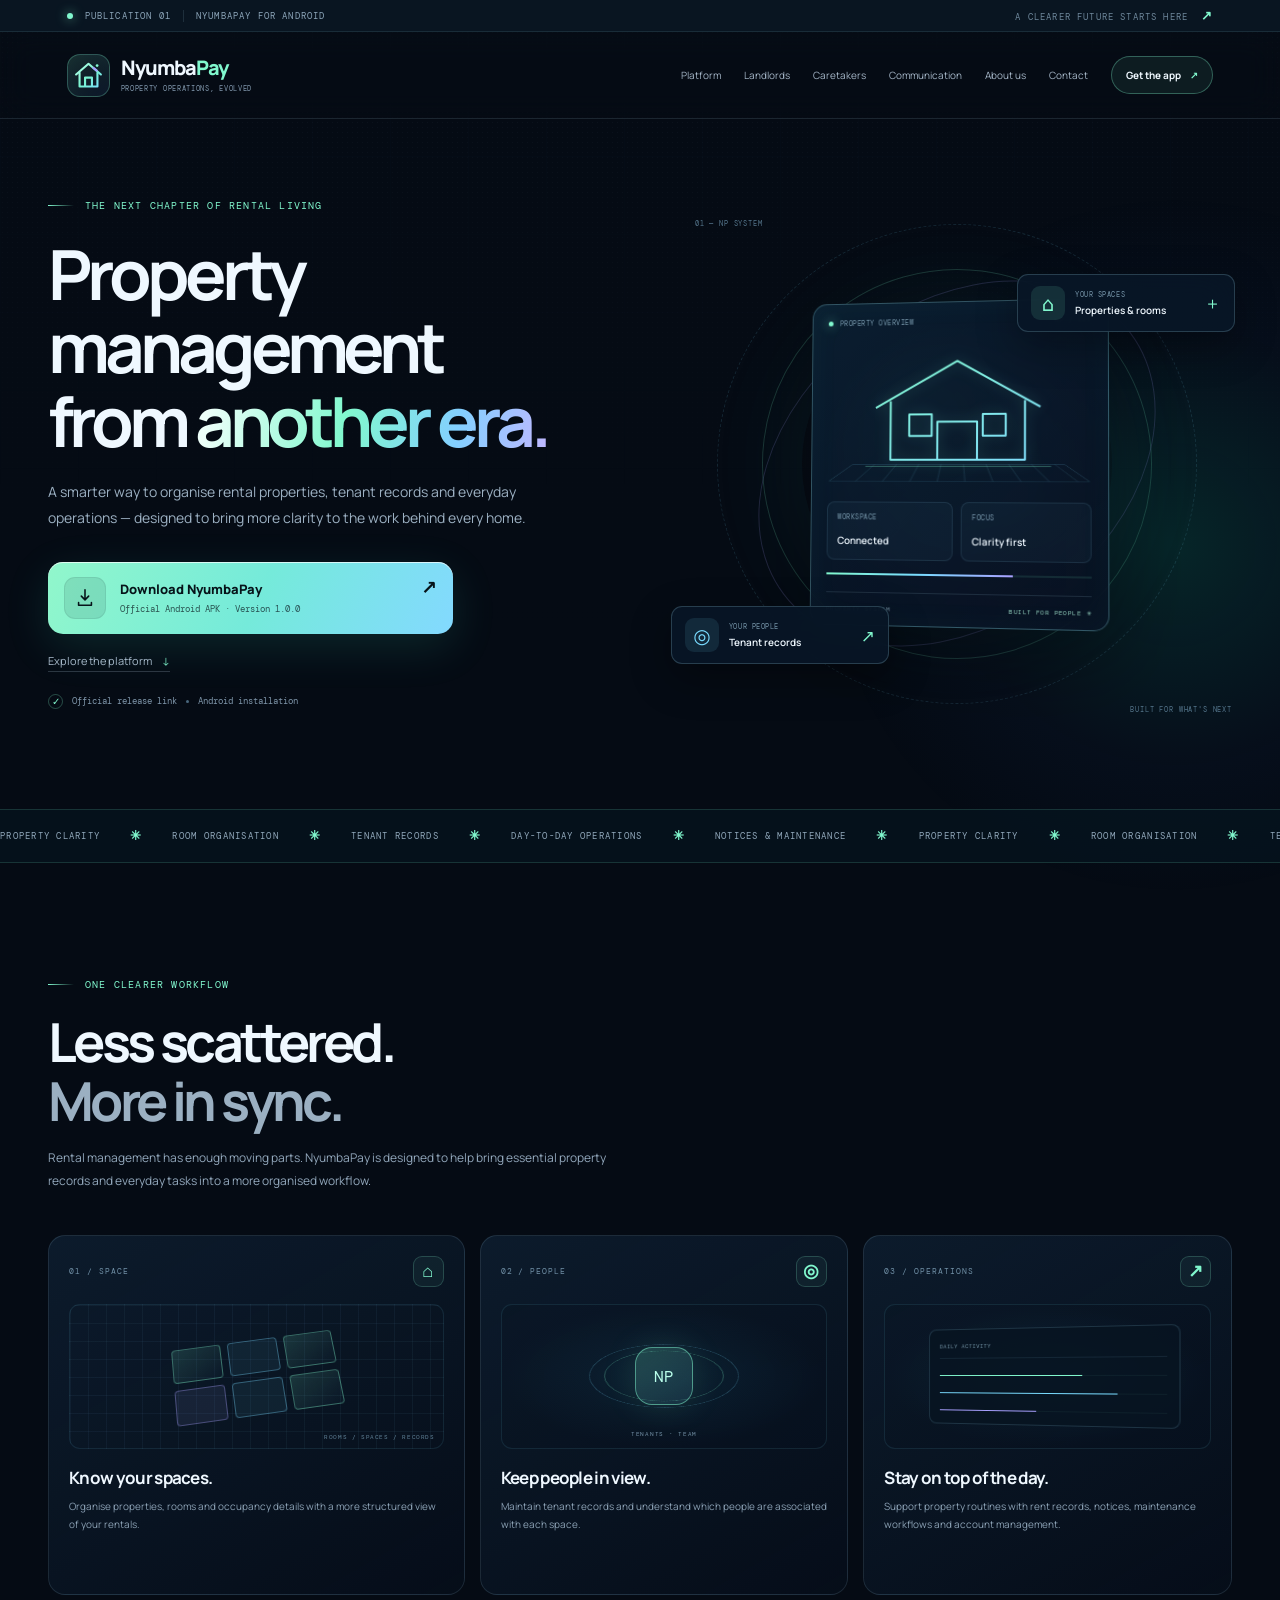
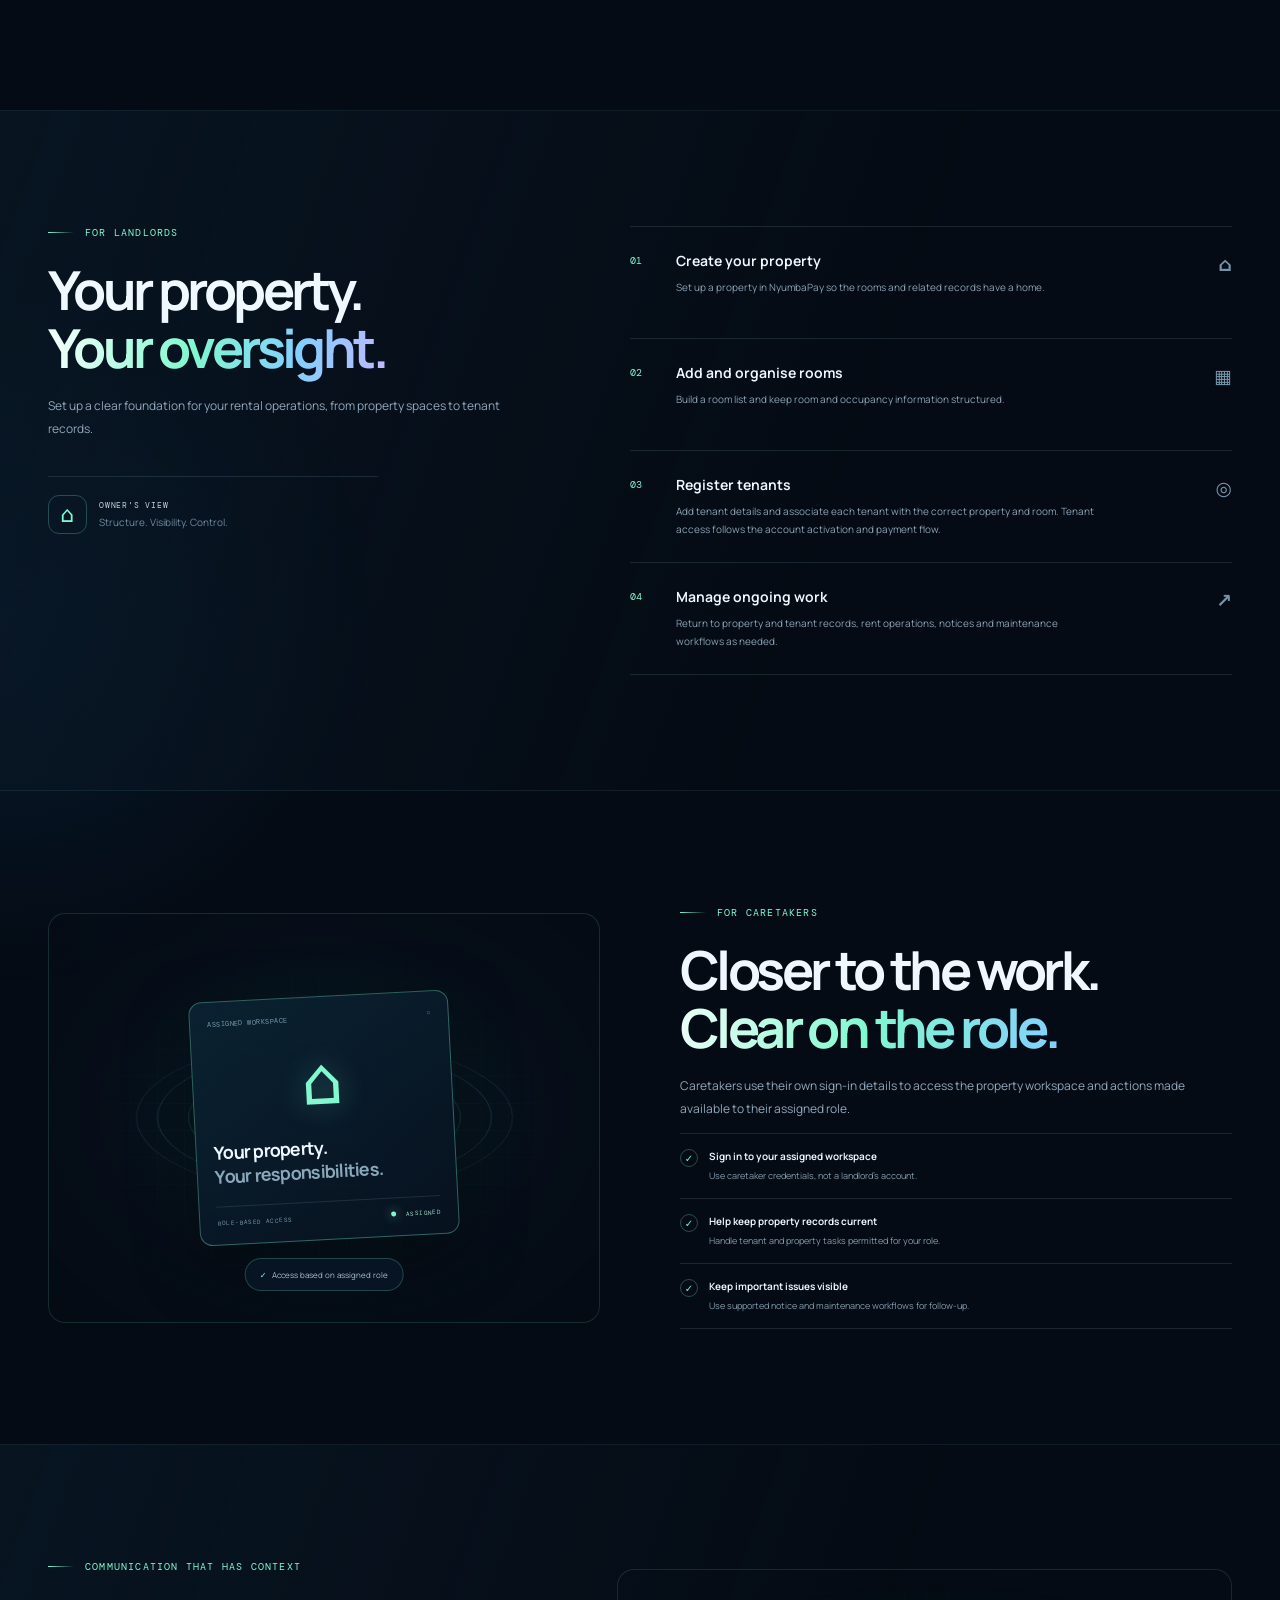
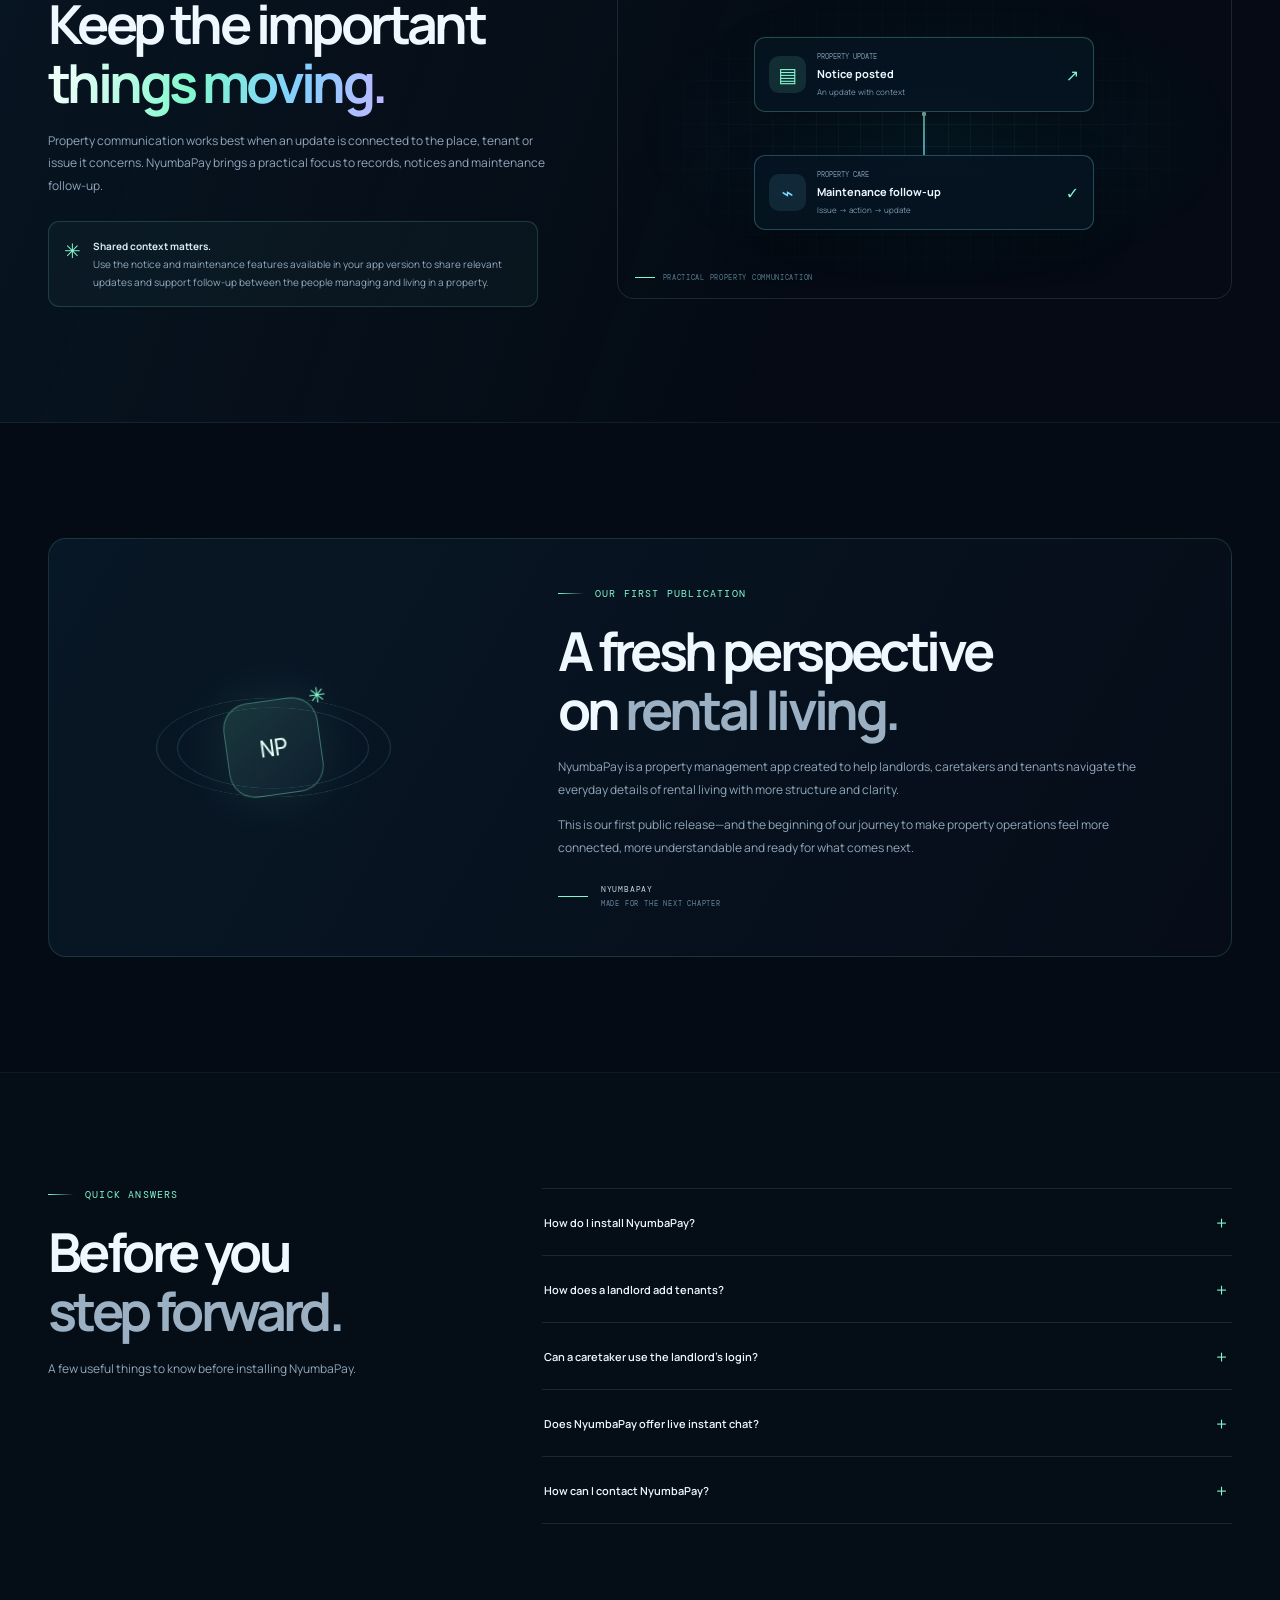
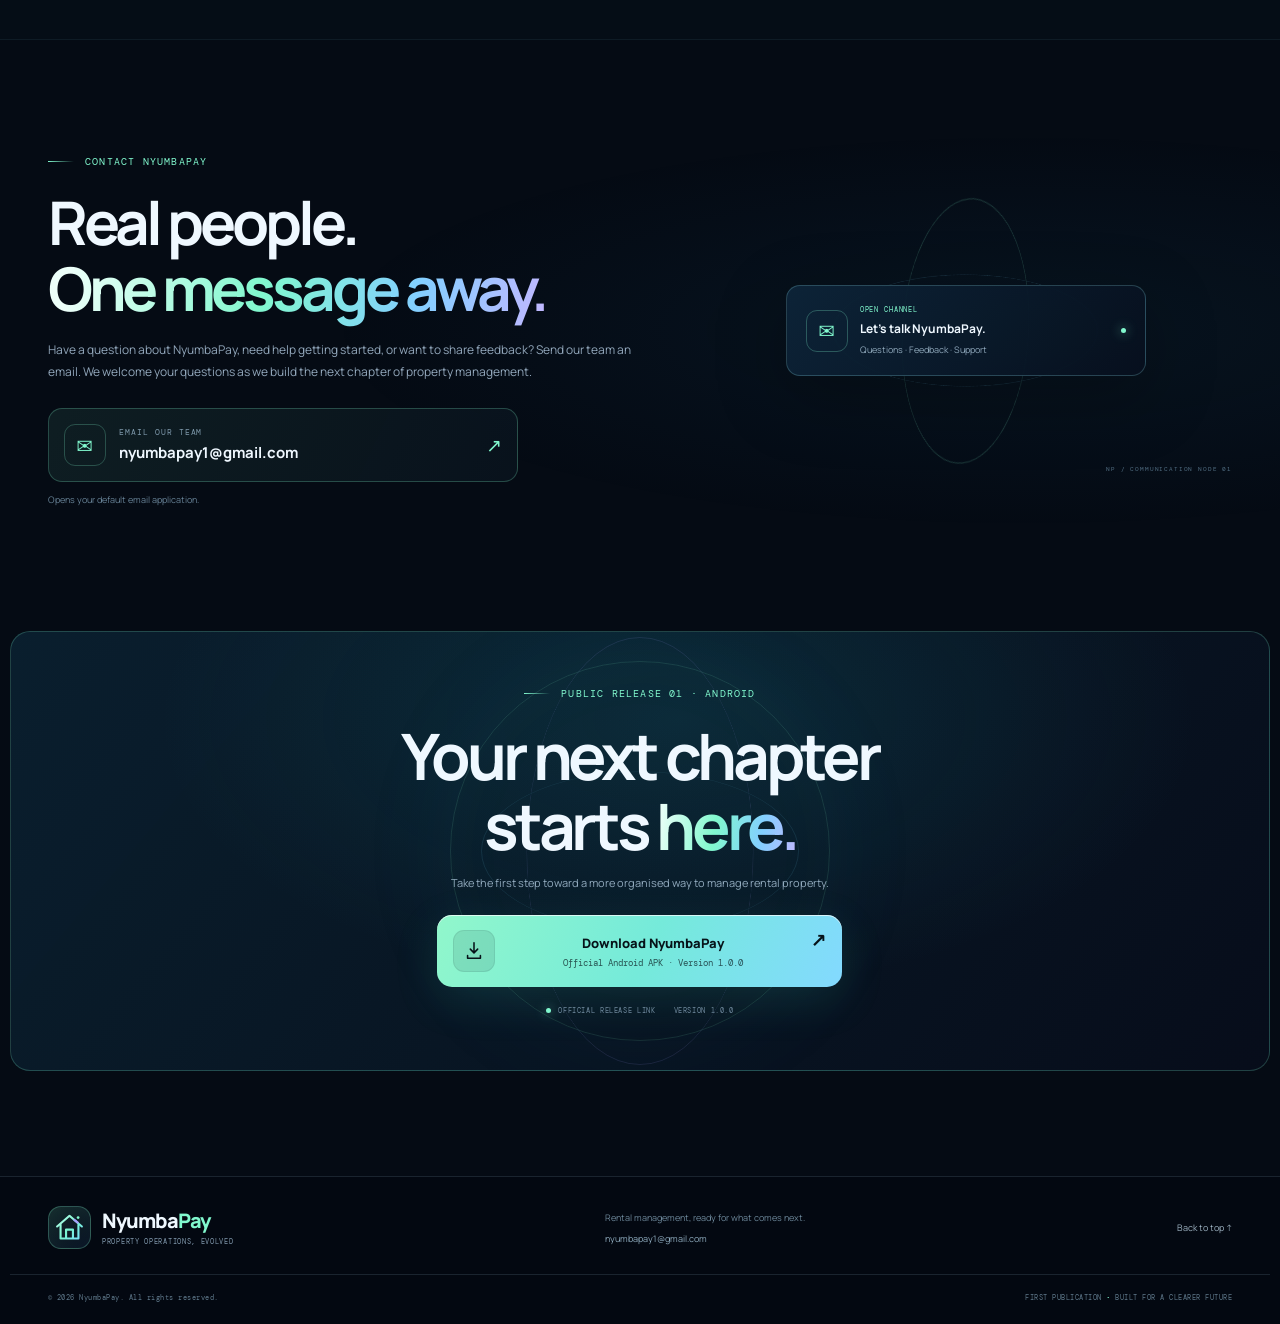
==== index.html @ ea31fca2 "Add files via upload" ====
<!doctype html>
<html lang="en">
<head>
  <meta charset="utf-8">
  <meta name="viewport" content="width=device-width, initial-scale=1">
  <meta name="theme-color" content="#050b14">
  <meta name="description" content="Discover NyumbaPay, a modern way to organise rental properties, rooms, tenant records and everyday property operations. Download the official Android app.">
  <meta property="og:title" content="NyumbaPay — Property Operations, Evolved">
  <meta property="og:description" content="Your properties. Your people. A clearer way forward.">
  <title>NyumbaPay — Property Operations, Evolved</title>
  <link rel="icon" type="image/svg+xml" href="nyumbapay-mark.svg">
  <link rel="preconnect" href="https://fonts.googleapis.com">
  <link rel="preconnect" href="https://fonts.gstatic.com" crossorigin>
  <link href="https://fonts.googleapis.com/css2?family=DM+Mono:wght@400;500&family=Manrope:wght@400;500;600;700;800&display=swap" rel="stylesheet">
  <link rel="stylesheet" href="styles.css">
</head>
<body>
  <div class="gridveil" aria-hidden="true"></div>
  <div class="ambient ambient-a" aria-hidden="true"></div>
  <div class="ambient ambient-b" aria-hidden="true"></div>
  <div class="release-strip"><span class="signal"></span> PUBLICATION 01 <span class="strip-divider"></span> NYUMBAPAY FOR ANDROID <span class="strip-right">A CLEARER FUTURE STARTS HERE <b>↗</b></span></div>
  <header class="header">
    <a class="brand" href="#home" aria-label="NyumbaPay home"><span class="brand-icon"><img src="nyumbapay-mark.svg" alt="" width="38" height="38"></span><span class="brand-name">Nyumba<span>Pay</span><small>PROPERTY OPERATIONS, EVOLVED</small></span></a>
    <button class="menu-toggle" id="menuToggle" aria-label="Open navigation" aria-expanded="false" aria-controls="navigation"><span></span><span></span></button>
    <nav class="navigation" id="navigation" aria-label="Main navigation">
      <a href="#platform">Platform</a><a href="#landlords">Landlords</a><a href="#caretakers">Caretakers</a><a href="#communication">Communication</a><a href="#about">About us</a><a href="#contact">Contact</a>
      <a class="nav-download download-btn" href="https://github.com/Eugen512/NyumbaPay-Downloads/releases/download/v1.0.0/NyumbaPay.apk" data-download>Get the app <span>↗</span></a>
    </nav>
  </header>

  <main>
    <section class="hero shell" id="home">
      <div class="hero-copy reveal">
        <div class="eyebrow"><span></span> THE NEXT CHAPTER OF RENTAL LIVING</div>
        <h1>Property management<br>from <em>another era.</em></h1>
        <p class="lead">A smarter way to organise rental properties, tenant records and everyday operations — designed to bring more clarity to the work behind every home.</p>
        <div class="hero-actions">
          <a class="primary-cta download-btn" href="https://github.com/Eugen512/NyumbaPay-Downloads/releases/download/v1.0.0/NyumbaPay.apk" data-download>
            <span class="download-symbol"><svg viewBox="0 0 24 24" aria-hidden="true"><path d="M12 3v11m0 0 4-4m-4 4-4-4M5 17v3h14v-3"/></svg></span>
            <span class="cta-copy"><strong>Download NyumbaPay</strong><small>Official Android APK · Version 1.0.0</small></span><span class="cta-arrow">↗</span>
          </a>
          <a class="text-link" href="#platform">Explore the platform <span>↓</span></a>
        </div>
        <div class="trust-line"><span class="check">✓</span> Official release link <i></i> Android installation</div>
      </div>
      <div class="hero-art reveal" aria-label="Abstract futuristic property interface illustration">
        <div class="orbit orbit-a"></div><div class="orbit orbit-b"></div><div class="orbit orbit-c"></div><div class="energy-glow"></div>
        <div class="orb"><div class="orb-inner"></div><div class="orb-line"></div><i></i><i></i><i></i></div>
        <div class="property-panel">
          <div class="panel-head"><span><i class="online"></i> PROPERTY OVERVIEW</span><small>NP / 001</small></div>
          <div class="house-drawing"><svg viewBox="0 0 220 135" aria-hidden="true"><path d="M23 61 110 12l87 49M39 54v62h142V54M89 116V76h42v40M59 68h24v23H59zM137 68h24v23h-24z" fill="none" stroke="url(#houseGradient)" stroke-width="2.1" stroke-linejoin="round"/><defs><linearGradient id="houseGradient" x1="0" y1="0" x2="1" y2="1"><stop stop-color="#81f8ce"/><stop offset="1" stop-color="#81dfff"/></linearGradient></defs><path d="M12 123h196" stroke="#81f8ce" stroke-opacity=".35"/></svg></div>
          <div class="panel-metrics"><div><small>WORKSPACE</small><b>Connected</b></div><div><small>FOCUS</small><b>Clarity first</b></div></div><div class="progress"><span></span></div><div class="panel-foot"><span>PROPERTY SYSTEM</span><span>BUILT FOR PEOPLE ✳</span></div>
        </div>
        <div class="float-card float-top"><span class="float-icon">⌂</span><span><small>YOUR SPACES</small><b>Properties &amp; rooms</b></span><span class="plus">＋</span></div>
        <div class="float-card float-bottom"><span class="float-icon blue">◎</span><span><small>YOUR PEOPLE</small><b>Tenant records</b></span><span class="plus">↗</span></div>
        <div class="coordinates coord-top">01 — NP SYSTEM</div><div class="coordinates coord-bottom">BUILT FOR WHAT'S NEXT</div>
      </div>
    </section>

    <div class="ticker"><div><span>PROPERTY CLARITY</span><b>✳</b><span>ROOM ORGANISATION</span><b>✳</b><span>TENANT RECORDS</span><b>✳</b><span>DAY-TO-DAY OPERATIONS</span><b>✳</b><span>NOTICES &amp; MAINTENANCE</span><b>✳</b><span>PROPERTY CLARITY</span><b>✳</b><span>ROOM ORGANISATION</span><b>✳</b><span>TENANT RECORDS</span><b>✳</b><span>DAY-TO-DAY OPERATIONS</span><b>✳</b></div></div>

    <section class="section shell" id="platform">
      <div class="section-heading reveal"><div class="eyebrow"><span></span> ONE CLEARER WORKFLOW</div><h2>Less scattered.<br><span>More in sync.</span></h2><p>Rental management has enough moving parts. NyumbaPay is designed to help bring essential property records and everyday tasks into a more organised workflow.</p></div>
      <div class="feature-grid">
        <article class="feature-card feature-wide reveal"><div class="card-top"><span>01 / SPACE</span><b>⌂</b></div><div class="room-visual"><div class="room-grid"><i></i><i></i><i></i><i></i><i></i><i></i></div><small>ROOMS / SPACES / RECORDS</small></div><h3>Know your spaces.</h3><p>Organise properties, rooms and occupancy details with a more structured view of your rentals.</p></article>
        <article class="feature-card reveal"><div class="card-top"><span>02 / PEOPLE</span><b>◎</b></div><div class="people-visual"><div class="people-ring ring-1"></div><div class="people-ring ring-2"></div><span>NP</span><small>TENANTS · TEAM</small></div><h3>Keep people in view.</h3><p>Maintain tenant records and understand which people are associated with each space.</p></article>
        <article class="feature-card reveal"><div class="card-top"><span>03 / OPERATIONS</span><b>↗</b></div><div class="ops-visual"><div class="ops-window"><small>DAILY ACTIVITY</small><i></i><i></i><i></i><b></b></div></div><h3>Stay on top of the day.</h3><p>Support property routines with rent records, notices, maintenance workflows and account management.</p></article>
      </div>
    </section>

    <section class="section workflow-section" id="landlords"><div class="shell workflow-grid"><div class="workflow-intro reveal"><div class="eyebrow"><span></span> FOR LANDLORDS</div><h2>Your property.<br><em>Your oversight.</em></h2><p>Set up a clear foundation for your rental operations, from property spaces to tenant records.</p><div class="role-stamp"><span>⌂</span><div><b>OWNER'S VIEW</b><small>Structure. Visibility. Control.</small></div></div></div>
      <div class="steps"><article class="step reveal"><span>01</span><div><h3>Create your property</h3><p>Set up a property in NyumbaPay so the rooms and related records have a home.</p></div><b>⌂</b></article><article class="step reveal"><span>02</span><div><h3>Add and organise rooms</h3><p>Build a room list and keep room and occupancy information structured.</p></div><b>▦</b></article><article class="step reveal"><span>03</span><div><h3>Register tenants</h3><p>Add tenant details and associate each tenant with the correct property and room. Tenant access follows the account activation and payment flow.</p></div><b>◎</b></article><article class="step reveal"><span>04</span><div><h3>Manage ongoing work</h3><p>Return to property and tenant records, rent operations, notices and maintenance workflows as needed.</p></div><b>↗</b></article></div>
    </div></section>

    <section class="section shell caretaker-section" id="caretakers"><div class="caretaker-art reveal"><div class="care-grid"></div><div class="care-orbit"></div><div class="care-panel"><div class="panel-head"><span>ASSIGNED WORKSPACE</span><small>⌑</small></div><div class="care-house">⌂</div><h3>Your property.<br><span>Your responsibilities.</span></h3><div class="panel-foot"><span>ROLE-BASED ACCESS</span><span><i class="online"></i> ASSIGNED</span></div></div><div class="care-chip">✓ &nbsp; Access based on assigned role</div></div>
      <div class="caretaker-copy reveal"><div class="eyebrow"><span></span> FOR CARETAKERS</div><h2>Closer to the work.<br><span>Clear on the role.</span></h2><p>Caretakers use their own sign-in details to access the property workspace and actions made available to their assigned role.</p><div class="check-list"><div><i>✓</i><span><b>Sign in to your assigned workspace</b><small>Use caretaker credentials, not a landlord's account.</small></span></div><div><i>✓</i><span><b>Help keep property records current</b><small>Handle tenant and property tasks permitted for your role.</small></span></div><div><i>✓</i><span><b>Keep important issues visible</b><small>Use supported notice and maintenance workflows for follow-up.</small></span></div></div></div>
    </section>

    <section class="section communication-section" id="communication"><div class="shell communication-grid"><div class="communication-copy reveal"><div class="eyebrow"><span></span> COMMUNICATION THAT HAS CONTEXT</div><h2>Keep the important<br><em>things moving.</em></h2><p>Property communication works best when an update is connected to the place, tenant or issue it concerns. NyumbaPay brings a practical focus to records, notices and maintenance follow-up.</p><div class="note-card"><span>✳</span><p><b>Shared context matters.</b><br>Use the notice and maintenance features available in your app version to share relevant updates and support follow-up between the people managing and living in a property.</p></div></div><div class="message-visual reveal"><div class="message-grid"></div><div class="message-card"><span>▤</span><div><small>PROPERTY UPDATE</small><b>Notice posted</b><p>An update with context</p></div><i>↗</i></div><div class="connector"><i></i><i></i><i></i></div><div class="message-card second"><span>⌁</span><div><small>PROPERTY CARE</small><b>Maintenance follow-up</b><p>Issue → action → update</p></div><i>✓</i></div><div class="message-caption"><i></i> PRACTICAL PROPERTY COMMUNICATION</div></div></div></section>

    <section class="section shell" id="about"><div class="about-panel reveal"><div class="about-art"><div class="about-ring one"></div><div class="about-ring two"></div><div class="about-core">NP<sup>✳</sup></div></div><div class="about-copy"><div class="eyebrow"><span></span> OUR FIRST PUBLICATION</div><h2>A fresh perspective<br>on <span>rental living.</span></h2><p>NyumbaPay is a property management app created to help landlords, caretakers and tenants navigate the everyday details of rental living with more structure and clarity.</p><p>This is our first public release—and the beginning of our journey to make property operations feel more connected, more understandable and ready for what comes next.</p><div class="signature"><i></i><span>NYUMBAPAY <small>MADE FOR THE NEXT CHAPTER</small></span></div></div></div></section>

    <section class="section faq-section" id="faq"><div class="shell faq-grid"><div class="faq-intro reveal"><div class="eyebrow"><span></span> QUICK ANSWERS</div><h2>Before you<br><span>step forward.</span></h2><p>A few useful things to know before installing NyumbaPay.</p></div><div class="faq-list reveal">
      <details><summary>How do I install NyumbaPay? <b>＋</b></summary><p>Download the official APK using the button on this website. Open the downloaded file and follow Android's installation prompts. Your device may ask you to allow installation from the browser or file manager you used. Only install a file obtained from the official release link.</p></details>
      <details><summary>How does a landlord add tenants? <b>＋</b></summary><p>Set up the property first, create its rooms, then add tenant details and associate the tenant with the relevant room. Tenant access and credentials follow NyumbaPay's account activation and payment flow.</p></details>
      <details><summary>Can a caretaker use the landlord's login? <b>＋</b></summary><p>Caretakers should use their own caretaker sign-in details. Available actions depend on the role and property access configured for the account.</p></details>
      <details><summary>Does NyumbaPay offer live instant chat? <b>＋</b></summary><p>This website does not promise a separate live-chat service. NyumbaPay focuses on property records, notices and maintenance-related workflows. Use the communication features actually available in your app version.</p></details>
      <details><summary>How can I contact NyumbaPay? <b>＋</b></summary><p>Email <a href="mailto:nyumbapay1@gmail.com">nyumbapay1@gmail.com</a> with your question or feedback.</p></details>
    </div></div></section>

    <section class="section contact-section" id="contact"><div class="shell contact-grid"><div class="contact-copy reveal"><div class="eyebrow"><span></span> CONTACT NYUMBAPAY</div><h2>Real people.<br><em>One message away.</em></h2><p>Have a question about NyumbaPay, need help getting started, or want to share feedback? Send our team an email. We welcome your questions as we build the next chapter of property management.</p><a class="contact-link" href="mailto:nyumbapay1@gmail.com?subject=NyumbaPay%20Enquiry"><span class="mail-icon">✉</span><span><small>EMAIL OUR TEAM</small><b>nyumbapay1@gmail.com</b></span><span class="contact-arrow">↗</span></a><small class="contact-hint">Opens your default email application.</small></div><div class="contact-art reveal"><div class="contact-ring ring-x"></div><div class="contact-ring ring-y"></div><div class="contact-signal"><span>✉</span><div><small>OPEN CHANNEL</small><b>Let's talk NyumbaPay.</b><p>Questions · Feedback · Support</p></div><i class="online"></i></div><small class="contact-coordinate">NP / COMMUNICATION NODE 01</small></div></div></section>

    <section class="section final-section" id="download"><div class="shell final-panel reveal"><div class="final-orbit"></div><div class="final-content"><div class="eyebrow"><span></span> PUBLIC RELEASE 01 · ANDROID</div><h2>Your next chapter<br>starts <em>here.</em></h2><p>Take the first step toward a more organised way to manage rental property.</p><a class="primary-cta download-btn" href="https://github.com/Eugen512/NyumbaPay-Downloads/releases/download/v1.0.0/NyumbaPay.apk"><span class="download-symbol"><svg viewBox="0 0 24 24" aria-hidden="true"><path d="M12 3v11m0 0 4-4m-4 4-4-4M5 17v3h14v-3"/></svg></span><span class="cta-copy"><strong>Download NyumbaPay</strong><small>Official Android APK · Version 1.0.0</small></span><span class="cta-arrow">↗</span></a><div class="final-meta"><span><i class="online"></i> OFFICIAL RELEASE LINK</span><span>VERSION 1.0.0</span></div></div></div></section>
  </main>

  <footer class="footer"><div class="shell footer-top"><a class="brand" href="#home"><span class="brand-icon"><img src="nyumbapay-mark.svg" alt="" width="36" height="36"></span><span class="brand-name">Nyumba<span>Pay</span><small>PROPERTY OPERATIONS, EVOLVED</small></span></a><p>Rental management, ready for what comes next.<br><a href="mailto:nyumbapay1@gmail.com">nyumbapay1@gmail.com</a></p><a class="back-top" href="#home">Back to top ↑</a></div><div class="shell footer-bottom"><span>© <span id="year"></span> NyumbaPay. All rights reserved.</span><span>FIRST PUBLICATION <b>·</b> BUILT FOR A CLEARER FUTURE</span></div></footer>
  <script src="script.js"></script>
</body>
</html>
---- styles.css ----
:root{--bg:#050b14;--panel:#0a192b;--text:#eff8ff;--muted:#92a7bb;--line:rgba(162,203,226,.14);--mint:#81f8ce;--cyan:#79dbff;--violet:#a8a0ff;--mono:"DM Mono",monospace;--sans:Manrope,system-ui,sans-serif}*{box-sizing:border-box}html{min-width:320px;scroll-behavior:smooth;scroll-padding-top:90px}body{margin:0;overflow-x:hidden;background:var(--bg);color:var(--text);font-family:var(--sans);-webkit-font-smoothing:antialiased}a{color:inherit}body:before{content:"";position:fixed;inset:0;z-index:0;pointer-events:none;opacity:.12;background:linear-gradient(rgba(133,183,224,.15) 1px,transparent 1px),linear-gradient(90deg,rgba(133,183,224,.15) 1px,transparent 1px);background-size:78px 78px;mask-image:linear-gradient(#000,transparent 67%)}.gridveil{position:fixed;inset:0;z-index:0;pointer-events:none;opacity:.12;background-image:radial-gradient(rgba(195,225,255,.35) .55px,transparent .7px);background-size:5px 5px;mask-image:linear-gradient(#000,transparent 75%)}.ambient{position:absolute;border-radius:50%;pointer-events:none;z-index:0}.ambient-a{top:200px;right:-240px;width:690px;height:690px;background:radial-gradient(circle,rgba(16,221,183,.13),rgba(39,86,166,.05) 44%,transparent 72%)}.ambient-b{top:1850px;left:-360px;width:740px;height:740px;background:radial-gradient(circle,rgba(43,151,255,.1),transparent 70%)}.release-strip{height:32px;background:#091521;border-bottom:1px solid rgba(142,214,223,.12);display:flex;align-items:center;gap:12px;padding:0 5.2%;position:relative;z-index:5;color:#8da6ba;font:9px var(--mono);letter-spacing:.13em}.signal,.online{width:6px;height:6px;display:inline-block;border-radius:50%;background:var(--mint);box-shadow:0 0 11px rgba(129,248,206,.75)}.strip-divider{height:12px;width:1px;background:var(--line)}.strip-right{margin-left:auto;color:#6e879b}.strip-right b{font-size:13px;color:var(--mint);padding-left:7px}.header{height:87px;max-width:1440px;margin:auto;padding:0 5.2%;display:flex;align-items:center;justify-content:space-between;position:relative;z-index:10;border-bottom:1px solid var(--line);backdrop-filter:blur(16px)}.brand{display:flex;align-items:center;gap:11px;text-decoration:none;min-width:max-content}.brand-icon{height:43px;width:43px;display:grid;place-items:center;border:1px solid rgba(129,248,206,.28);border-radius:13px;background:linear-gradient(145deg,rgba(129,248,206,.14),rgba(85,134,255,.08));box-shadow:inset 0 0 20px rgba(120,244,220,.03)}.brand-icon img{width:33px;height:33px}.brand-name{font-size:20px;font-weight:800;letter-spacing:-.9px;line-height:1.08}.brand-name>span{color:var(--mint)}.brand-name small{display:block;font:7px var(--mono);letter-spacing:.1em;color:#8198ad;margin-top:5px}.navigation{display:flex;align-items:center;gap:clamp(12px,1.8vw,27px)}.navigation>a:not(.nav-download){font-size:10px;color:#a5b6c7;text-decoration:none;transition:color .2s}.navigation>a:not(.nav-download):hover{color:var(--mint)}.nav-download{font-size:10px;font-weight:700;text-decoration:none;border:1px solid rgba(129,248,206,.32);border-radius:100px;padding:11px 14px;background:rgba(129,248,206,.07);white-space:nowrap}.nav-download span{color:var(--mint);margin-left:7px}.menu-toggle{display:none}.shell{max-width:1260px;margin:0 auto;padding-left:38px;padding-right:38px}.hero{min-height:660px;padding-top:80px;padding-bottom:80px;display:grid;grid-template-columns:1.05fr .95fr;align-items:center;gap:28px;position:relative;z-index:1}.hero-copy{position:relative;z-index:3;padding-bottom:20px}.eyebrow{display:flex;align-items:center;gap:11px;color:var(--mint);font:10px var(--mono);letter-spacing:.12em}.eyebrow>span{width:26px;height:1px;background:linear-gradient(90deg,var(--mint),transparent)}h1,h2,h3,p{margin-top:0}h1{font-size:clamp(48px,5.4vw,76px);line-height:1.06;letter-spacing:-.072em;font-weight:700;margin:25px 0 22px}h1 em,h2 em{font-style:normal;background:linear-gradient(100deg,#edfff9 5%,#81f8ce 43%,#83cfff 74%,#c1b7ff);-webkit-background-clip:text;background-clip:text;color:transparent}.lead{font-size:14px;line-height:1.9;color:#9cb0c2;max-width:510px;margin-bottom:30px}.hero-actions{display:flex;flex-direction:column;align-items:flex-start;gap:16px}.primary-cta{min-height:72px;width:min(100%,405px);padding:12px 16px;display:flex;align-items:center;gap:14px;border-radius:15px;text-decoration:none;color:#061319;background:linear-gradient(115deg,#91f7cb,#75eada 52%,#83d9ff);box-shadow:0 13px 45px rgba(65,225,190,.13),inset 0 1px 0 rgba(255,255,255,.7);transition:transform .2s,box-shadow .2s}.primary-cta:hover{transform:translateY(-3px);box-shadow:0 17px 52px rgba(65,225,190,.23)}.primary-cta:focus-visible,.nav-download:focus-visible,.text-link:focus-visible{outline:2px solid white;outline-offset:4px}.download-symbol{height:42px;width:42px;display:grid;place-items:center;background:rgba(2,25,31,.1);border:1px solid rgba(1,32,34,.08);border-radius:11px;flex:none}.download-symbol svg{height:22px;width:22px;fill:none;stroke:currentColor;stroke-width:1.7;stroke-linecap:round;stroke-linejoin:round}.cta-copy{display:flex;flex-direction:column;gap:5px;flex:1}.cta-copy strong{font-size:13px;font-weight:800}.cta-copy small{font:9px var(--mono);opacity:.7}.cta-arrow{align-self:flex-start;font-size:19px;font-weight:700}.text-link{font-size:11px;color:#a7bacb;text-decoration:none;padding:3px 0;border-bottom:1px solid rgba(167,186,203,.24)}.text-link span{margin-left:8px;color:var(--mint)}.trust-line{display:flex;align-items:center;gap:9px;color:#7f96aa;font:9px var(--mono);margin-top:22px}.check{height:15px;width:15px;display:grid;place-items:center;border-radius:50%;color:var(--mint);border:1px solid rgba(129,248,206,.28);font-size:10px}.trust-line i{width:3px;height:3px;border-radius:50%;background:#49677d}.hero-art{position:relative;height:525px;display:grid;place-items:center;isolation:isolate}.orbit{position:absolute;border:1px solid rgba(121,219,255,.13);border-radius:50%;transform:rotate(-26deg)}.orbit-a{width:480px;height:480px;border-style:dashed;animation:spin 80s linear infinite}.orbit-b{width:390px;height:390px;border-color:rgba(129,248,206,.18);transform:rotate(29deg)}.orbit-c{width:320px;height:435px;border-color:rgba(168,160,255,.18);transform:rotate(53deg)}.energy-glow{position:absolute;width:310px;height:310px;border-radius:50%;background:radial-gradient(circle,rgba(44,217,192,.18),rgba(31,112,155,.05) 50%,transparent 72%);box-shadow:0 0 100px rgba(35,195,210,.1)}.orb{position:absolute;width:250px;height:250px;border-radius:50%;background:radial-gradient(circle at 32% 25%,rgba(113,248,216,.2),rgba(38,151,205,.05) 40%,rgba(95,80,206,.08) 60%,transparent 72%);box-shadow:inset 0 0 48px rgba(82,223,219,.13);overflow:hidden}.orb-inner{position:absolute;inset:18%;border-radius:50%;border:1px solid rgba(128,247,230,.25);box-shadow:inset 0 0 48px rgba(82,223,219,.13)}.orb-line{position:absolute;width:100%;height:42%;top:29%;border:1px solid rgba(129,248,206,.3);border-radius:50%;transform:rotate(-27deg)}.orb i{position:absolute;width:4px;height:4px;border-radius:50%;background:#c3fff0;box-shadow:0 0 13px #8fffe3}.orb i:nth-last-child(3){top:22%;left:27%}.orb i:nth-last-child(2){top:68%;right:20%}.orb i:nth-last-child(1){top:34%;right:25%;background:#b9b3ff;box-shadow:0 0 13px #b9b3ff}.property-panel{position:absolute;width:300px;padding:15px 16px 12px;border:1px solid rgba(141,229,239,.31);border-radius:15px;background:linear-gradient(140deg,rgba(10,30,49,.93),rgba(7,14,31,.85));box-shadow:0 26px 90px rgba(0,0,0,.4),inset 0 0 35px rgba(79,223,215,.04);backdrop-filter:blur(18px);z-index:2;transform:perspective(850px) rotateY(-7deg) rotateX(2deg)}.panel-head,.panel-foot{display:flex;justify-content:space-between;align-items:center;font:8px var(--mono);letter-spacing:.07em;color:#a5c4d4}.panel-head>span{display:flex;align-items:center;gap:7px}.panel-head small{color:#59798c}.online{width:5px;height:5px}.house-drawing{height:177px;display:grid;place-items:center;position:relative}.house-drawing svg{width:210px;filter:drop-shadow(0 0 7px rgba(124,241,224,.3));animation:float 5s ease-in-out infinite}.house-drawing:after{content:"";position:absolute;bottom:13px;left:15px;right:15px;height:32px;border:1px solid rgba(117,219,255,.17);transform:perspective(140px) rotateX(60deg);background:repeating-linear-gradient(90deg,transparent 0 23px,rgba(117,219,255,.08) 24px 25px)}.panel-metrics{display:grid;grid-template-columns:1fr 1fr;gap:8px}.panel-metrics>div{padding:10px;border:1px solid rgba(139,203,229,.12);border-radius:8px;background:rgba(122,190,221,.045)}.panel-metrics small{display:block;font:7px var(--mono);color:#7898ac;letter-spacing:.08em;margin-bottom:6px}.panel-metrics b{font-size:10px;font-weight:600}.progress{height:2px;margin:13px 0;background:rgba(129,248,206,.1)}.progress span{display:block;width:71%;height:100%;background:linear-gradient(90deg,var(--mint),var(--cyan),var(--violet))}.panel-foot{font-size:6px;color:#637f92}.float-card{position:absolute;z-index:3;display:flex;align-items:center;gap:10px;padding:11px 13px;border:1px solid rgba(154,210,226,.22);border-radius:11px;background:rgba(8,22,38,.92);box-shadow:0 14px 42px rgba(0,0,0,.32);backdrop-filter:blur(18px);min-width:218px}.float-top{top:73px;right:-3px;animation:float 6s ease-in-out infinite}.float-bottom{bottom:62px;left:-12px;animation:float 7s ease-in-out infinite reverse}.float-icon{width:34px;height:34px;display:grid;place-items:center;border-radius:9px;background:rgba(129,248,206,.11);color:var(--mint);font-size:20px}.float-icon.blue{color:var(--cyan);background:rgba(121,219,255,.1)}.float-card>span:nth-child(2){display:flex;flex-direction:column;gap:4px;flex:1}.float-card small{color:#7594a8;font:7px var(--mono);letter-spacing:.08em}.float-card b{font-size:10px;font-weight:600;white-space:nowrap}.plus{color:var(--mint);font-size:17px}.coordinates{position:absolute;color:#55768c;font:7px var(--mono);letter-spacing:.12em}.coord-top{top:18px;left:12px}.coord-bottom{right:0;bottom:12px}.ticker{position:relative;z-index:1;overflow:hidden;border-block:1px solid rgba(129,248,206,.15);background:rgba(7,21,32,.68)}.ticker>div{min-width:max-content;height:52px;display:flex;align-items:center;gap:30px;animation:marquee 42s linear infinite;color:#92a9bc;font:9px var(--mono);letter-spacing:.14em}.ticker b{color:var(--mint);font-size:13px}.section{position:relative;z-index:1;padding-top:115px;padding-bottom:115px}.section-heading{max-width:630px;margin-bottom:42px}.section-heading h2,.workflow-intro h2,.caretaker-copy h2,.communication-copy h2,.about-copy h2,.faq-intro h2,.final-content h2,.contact-copy h2{font-size:clamp(38px,4.2vw,59px);letter-spacing:-.067em;line-height:1.09;font-weight:700;margin:22px 0 17px}.section-heading h2>span,.caretaker-copy h2>span,.about-copy h2>span,.faq-intro h2>span{color:#9bb0c2}.section-heading>p,.workflow-intro>p,.caretaker-copy>p,.communication-copy>p,.about-copy>p,.faq-intro>p,.contact-copy>p{max-width:590px;color:var(--muted);font-size:12px;line-height:1.9}.feature-grid{display:grid;grid-template-columns:1.13fr 1fr 1fr;gap:15px}.feature-card{min-height:360px;padding:20px;border:1px solid var(--line);border-radius:17px;background:linear-gradient(150deg,rgba(14,32,51,.78),rgba(7,15,28,.63));position:relative;overflow:hidden;transition:transform .25s,border-color .25s}.feature-card:hover{transform:translateY(-5px);border-color:rgba(129,248,206,.35)}.card-top{display:flex;align-items:center;justify-content:space-between;color:#7291a7;font:8px var(--mono);letter-spacing:.12em}.card-top>b{height:31px;width:31px;display:grid;place-items:center;border:1px solid rgba(129,248,206,.2);border-radius:9px;color:var(--mint);font-size:18px;background:rgba(129,248,206,.05)}.room-visual,.people-visual,.ops-visual{height:145px;margin:17px 0;position:relative;overflow:hidden;border:1px solid rgba(121,219,255,.1);border-radius:11px;background:radial-gradient(ellipse at 50% 50%,rgba(33,118,150,.13),rgba(5,15,28,.2) 70%)}.room-visual{display:grid;place-items:center;background-image:linear-gradient(rgba(120,195,231,.06) 1px,transparent 1px),linear-gradient(90deg,rgba(120,195,231,.06) 1px,transparent 1px);background-size:18px 18px}.room-grid{width:165px;display:grid;grid-template-columns:repeat(3,1fr);gap:7px;transform:perspective(290px) rotateX(12deg) rotateZ(-8deg)}.room-grid i{height:35px;border:1px solid rgba(129,248,206,.35);background:linear-gradient(145deg,rgba(129,248,206,.15),rgba(71,124,184,.03));border-radius:4px}.room-grid i:nth-child(2),.room-grid i:nth-child(5){border-color:rgba(121,219,255,.35);background:rgba(121,219,255,.07)}.room-grid i:nth-child(4){background:rgba(168,160,255,.09);border-color:rgba(168,160,255,.35)}.room-visual>small{position:absolute;bottom:7px;right:8px;color:#63859a;font:6px var(--mono);letter-spacing:.1em}.people-visual{display:grid;place-items:center}.people-ring{position:absolute;width:120px;height:120px;border:1px solid rgba(129,248,206,.28);border-radius:50%;transform:rotateX(65deg) rotate(-22deg)}.ring-2{width:150px;height:150px;border-color:rgba(121,219,255,.24);transform:rotateX(65deg) rotate(48deg)}.people-visual>span{height:58px;width:58px;border-radius:17px;display:grid;place-items:center;background:linear-gradient(145deg,rgba(129,248,206,.2),rgba(121,219,255,.11));border:1px solid rgba(129,248,206,.5);box-shadow:0 0 35px rgba(129,248,206,.12);font:16px var(--mono);color:#baffeb}.people-visual>small{position:absolute;bottom:10px;color:#7794aa;font:6px var(--mono);letter-spacing:.12em}.ops-visual{display:grid;place-items:center}.ops-window{width:78%;padding:13px 11px;border-radius:8px;border:1px solid rgba(127,184,213,.2);background:rgba(8,21,34,.85);transform:perspective(300px) rotateY(-8deg)}.ops-window small{display:block;padding-bottom:8px;border-bottom:1px solid rgba(142,193,220,.1);font:6px var(--mono);color:#7595a8}.ops-window i{display:block;height:1px;margin-top:17px;background:linear-gradient(90deg,var(--mint) 65%,rgba(129,248,206,.05) 65%)}.ops-window i:nth-of-type(2){background:linear-gradient(90deg,var(--cyan) 80%,rgba(129,248,206,.05) 80%)}.ops-window i:nth-of-type(3){background:linear-gradient(90deg,var(--violet) 45%,rgba(129,248,206,.05) 45%)}.feature-card h3{font-size:17px;letter-spacing:-.04em;margin:0 0 8px}.feature-card p{font-size:10px;line-height:1.8;color:#8ca2b5;margin-bottom:0}.workflow-section,.communication-section{border-block:1px solid rgba(130,193,218,.09);background:linear-gradient(110deg,rgba(9,25,39,.72),rgba(5,11,20,.4) 64%)}.workflow-grid{display:grid;grid-template-columns:.9fr 1.1fr;gap:90px;align-items:start}.workflow-intro{position:sticky;top:120px}.workflow-intro h2 em,.communication-copy h2 em{font-weight:700}.role-stamp{margin-top:35px;padding-top:18px;border-top:1px solid var(--line);display:flex;align-items:center;gap:12px;max-width:330px}.role-stamp>span{width:39px;height:39px;display:grid;place-items:center;border:1px solid rgba(129,248,206,.25);border-radius:11px;color:var(--mint);font-size:22px}.role-stamp>div{display:flex;flex-direction:column;gap:5px}.role-stamp b{font:8px var(--mono);letter-spacing:.1em;color:#c1d3df}.role-stamp small{font-size:10px;color:#6f8ba0}.steps{display:flex;flex-direction:column;border-top:1px solid var(--line)}.step{min-height:112px;padding:24px 0;display:grid;grid-template-columns:34px 1fr 20px;align-items:start;gap:12px;border-bottom:1px solid var(--line)}.step>span{padding-top:3px;color:var(--mint);font:10px var(--mono)}.step h3{font-size:14px;font-weight:650;margin:0 0 8px}.step p{max-width:430px;color:#8ba1b4;font-size:10px;line-height:1.8;margin:0}.step>b{font-size:19px;color:#7494a9;text-align:right}.caretaker-section{display:grid;grid-template-columns:1fr 1fr;gap:80px;align-items:center}.caretaker-art{height:410px;position:relative;display:grid;place-items:center;overflow:hidden;border-radius:17px;border:1px solid rgba(129,248,206,.14);background:radial-gradient(ellipse at 50% 48%,rgba(30,145,151,.17),rgba(7,20,32,.35) 55%,rgba(5,11,20,.65))}.care-grid{position:absolute;inset:0;opacity:.5;background:linear-gradient(rgba(121,219,255,.08) 1px,transparent 1px),linear-gradient(90deg,rgba(121,219,255,.08) 1px,transparent 1px);background-size:27px 27px;mask-image:radial-gradient(ellipse,#000,transparent 77%)}.care-orbit{position:absolute;width:335px;height:335px;border:1px solid rgba(121,219,255,.16);border-radius:50%;transform:rotateX(66deg) rotate(-24deg)}.care-orbit:before,.care-orbit:after{content:"";position:absolute;inset:30px;border:1px solid rgba(129,248,206,.14);border-radius:50%}.care-orbit:after{inset:-22px;border-color:rgba(168,160,255,.13)}.care-panel{position:relative;z-index:2;width:260px;padding:17px;border-radius:13px;border:1px solid rgba(129,248,206,.33);background:linear-gradient(145deg,rgba(11,35,51,.95),rgba(7,17,31,.94));box-shadow:0 20px 65px rgba(0,0,0,.35);transform:rotate(-3deg)}.panel-head{display:flex;justify-content:space-between;color:#7798ac;font:7px var(--mono);letter-spacing:.07em}.care-house{height:112px;display:grid;place-items:center;color:var(--mint);font-size:66px;text-shadow:0 0 28px rgba(129,248,206,.35)}.care-panel h3{font-size:18px;line-height:1.35;letter-spacing:-.04em;margin:0}.care-panel h3 span{color:#8aa8bb}.panel-foot{display:flex;justify-content:space-between;margin-top:17px;padding-top:12px;border-top:1px solid var(--line);color:#7896a8;font:6px var(--mono)}.panel-foot span:last-child{color:#9ddfc9}.panel-foot i{margin-right:5px}.care-chip{position:absolute;bottom:31px;left:50%;transform:translateX(-50%);z-index:3;white-space:nowrap;background:rgba(8,22,37,.94);border:1px solid rgba(129,248,206,.22);border-radius:100px;padding:10px 14px;color:#abc1ce;font-size:8px}.care-chip:first-letter{color:var(--mint)}.caretaker-copy h2 span{background:linear-gradient(100deg,#edfff9,#81f8ce,#83cfff);-webkit-background-clip:text;background-clip:text;color:transparent}.check-list{border-top:1px solid var(--line)}.check-list>div{display:flex;align-items:flex-start;gap:11px;padding:15px 0;border-bottom:1px solid var(--line)}.check-list>div>i{display:grid;place-items:center;width:18px;height:18px;flex:none;border:1px solid rgba(129,248,206,.28);border-radius:50%;color:var(--mint);font-size:10px;font-style:normal}.check-list span{display:flex;flex-direction:column;gap:5px}.check-list b{font-size:10px;font-weight:650}.check-list small{font-size:9px;color:#839bad;line-height:1.7}.communication-grid{display:grid;grid-template-columns:.9fr 1.1fr;gap:65px;align-items:center}.communication-copy>p{margin-bottom:23px}.note-card{display:flex;gap:12px;padding:15px;border:1px solid rgba(129,248,206,.16);border-radius:11px;background:rgba(129,248,206,.035);max-width:490px}.note-card>span{color:var(--mint);font-size:20px}.note-card p{font-size:10px;line-height:1.8;color:#93aabd;margin:0}.note-card b{color:#d6e9f3}.message-visual{height:330px;position:relative;border:1px solid var(--line);border-radius:17px;background:radial-gradient(ellipse at 52% 50%,rgba(20,119,139,.12),transparent 66%);display:flex;flex-direction:column;align-items:center;justify-content:center;overflow:hidden}.message-grid{position:absolute;inset:0;background:linear-gradient(rgba(129,248,206,.055) 1px,transparent 1px),linear-gradient(90deg,rgba(129,248,206,.055) 1px,transparent 1px);background-size:22px 22px;mask-image:radial-gradient(ellipse,#000,transparent 78%)}.message-card{position:relative;z-index:2;display:flex;align-items:center;gap:11px;width:min(80%,340px);padding:14px;border:1px solid rgba(129,248,206,.25);border-radius:11px;background:rgba(6,21,34,.93);box-shadow:0 14px 40px rgba(0,0,0,.28)}.message-card>span{height:37px;width:37px;display:grid;place-items:center;border-radius:10px;background:rgba(129,248,206,.11);color:var(--mint);font-size:20px}.message-card>div{display:flex;flex-direction:column;gap:5px;flex:1}.message-card small{font:7px var(--mono);color:#7896aa}.message-card b{font-size:11px}.message-card p{font-size:8px;color:#7d97a9;margin:0}.message-card>i{font-style:normal;color:var(--mint)}.message-card.second{border-color:rgba(121,219,255,.27)}.message-card.second>span{color:var(--cyan);background:rgba(121,219,255,.1)}.connector{height:43px;width:2px;background:linear-gradient(var(--mint),var(--cyan));position:relative;opacity:.7}.connector i{position:absolute;left:-1px;width:4px;height:4px;border-radius:50%;background:#c0ffeb;animation:flow 2s linear infinite}.connector i:nth-child(2){animation-delay:.6s}.connector i:nth-child(3){animation-delay:1.2s}.message-caption{position:absolute;bottom:16px;left:17px;right:17px;display:flex;align-items:center;gap:8px;color:#587a8e;font:7px var(--mono);letter-spacing:.1em}.message-caption i{height:1px;width:20px;background:var(--mint)}.about-panel{display:grid;grid-template-columns:.8fr 1.2fr;gap:60px;align-items:center;padding-top:48px;padding-bottom:48px;border:1px solid rgba(129,248,206,.15);border-radius:18px;background:linear-gradient(120deg,rgba(10,28,45,.72),rgba(7,15,27,.64));overflow:hidden;position:relative}.about-art{height:260px;position:relative;display:grid;place-items:center}.about-ring{position:absolute;border:1px solid rgba(129,248,206,.18);border-radius:50%;transform:rotateX(65deg) rotate(-20deg)}.about-ring.one{width:235px;height:235px}.about-ring.two{width:192px;height:192px;border-color:rgba(121,219,255,.22);transform:rotateX(65deg) rotate(40deg)}.about-core{height:95px;width:95px;display:grid;place-items:center;position:relative;border:1px solid rgba(129,248,206,.35);border-radius:26px;background:linear-gradient(145deg,rgba(129,248,206,.15),rgba(121,219,255,.05));box-shadow:0 0 55px rgba(129,248,206,.1);font:24px var(--mono);color:#e2fff6;transform:rotate(-8deg)}.about-core sup{position:absolute;top:-13px;right:-13px;font-size:21px;color:var(--mint)}.about-copy{position:relative;z-index:2;padding-right:30px}.about-copy>p{max-width:600px}.signature{display:flex;align-items:center;gap:13px;margin-top:25px;color:#c3d5e0;font:8px var(--mono);letter-spacing:.1em}.signature>i{height:1px;width:30px;background:var(--mint)}.signature small{display:block;color:#67859a;font-size:7px;margin-top:5px}.faq-section{background:rgba(8,18,30,.36);border-block:1px solid rgba(130,193,218,.08)}.faq-grid{display:grid;grid-template-columns:.75fr 1.25fr;gap:80px;align-items:start}.faq-intro{position:sticky;top:120px}.faq-list{border-top:1px solid var(--line)}.faq-list details{border-bottom:1px solid var(--line)}.faq-list summary{list-style:none;cursor:pointer;display:flex;align-items:center;justify-content:space-between;gap:15px;padding:21px 2px;font-size:11px;font-weight:600}.faq-list summary::-webkit-details-marker{display:none}.faq-list summary b{color:var(--mint);font-size:17px;font-weight:400;transition:transform .2s}.faq-list details[open] summary b{transform:rotate(45deg)}.faq-list details>p{font-size:10px;line-height:1.9;color:#8fa6b8;max-width:650px;padding:0 28px 21px 2px;margin:0}.faq-list details>p a{color:var(--mint)}.contact-section{background:radial-gradient(ellipse at 80% 50%,rgba(36,111,158,.09),transparent 48%)}.contact-grid{display:grid;grid-template-columns:1fr .9fr;gap:60px;align-items:center}.contact-copy h2{font-size:clamp(40px,4.7vw,62px)}.contact-link{display:flex;align-items:center;gap:13px;max-width:470px;margin-top:24px;padding:15px;border:1px solid rgba(129,248,206,.24);border-radius:14px;background:linear-gradient(115deg,rgba(129,248,206,.08),rgba(121,219,255,.035));text-decoration:none;transition:transform .2s,border-color .2s}.contact-link:hover{transform:translateY(-3px);border-color:rgba(129,248,206,.6)}.mail-icon{height:42px;width:42px;display:grid;place-items:center;flex:none;border:1px solid rgba(129,248,206,.24);border-radius:11px;color:var(--mint);font-size:20px}.contact-link>span:nth-child(2){display:flex;flex-direction:column;gap:5px;flex:1;min-width:0}.contact-link small{font:8px var(--mono);letter-spacing:.12em;color:#7f9aac}.contact-link b{font-size:clamp(12px,1.4vw,15px);overflow-wrap:anywhere}.contact-arrow{font-size:19px;color:var(--mint)}.contact-hint{display:block;margin-top:11px;color:#678296;font-size:9px}.contact-art{height:300px;display:grid;place-items:center;position:relative}.contact-ring{position:absolute;width:265px;height:265px;border:1px solid rgba(121,219,255,.16);border-radius:50%}.contact-ring.ring-x{transform:rotateX(65deg) rotate(-18deg)}.contact-ring.ring-y{width:235px;height:270px;border-color:rgba(129,248,206,.18);transform:rotateY(58deg) rotate(22deg)}.contact-signal{position:relative;width:min(100%,360px);display:flex;align-items:center;gap:12px;padding:19px;border:1px solid rgba(143,223,231,.23);border-radius:14px;background:linear-gradient(130deg,rgba(13,37,57,.95),rgba(7,16,30,.95));box-shadow:0 20px 70px rgba(0,0,0,.25)}.contact-signal>span{height:42px;width:42px;display:grid;place-items:center;flex:none;border:1px solid rgba(129,248,206,.27);border-radius:11px;color:var(--mint);font-size:20px}.contact-signal>div{display:flex;flex-direction:column;gap:6px;flex:1}.contact-signal small{font:7px var(--mono);color:var(--mint);letter-spacing:.12em}.contact-signal b{font-size:12px}.contact-signal p{font-size:9px;color:#8fa8bb;margin:0}.contact-coordinate{position:absolute;bottom:8px;right:0;color:#547186;font:6px var(--mono);letter-spacing:.14em}.final-section{padding-top:10px;padding-bottom:105px}.final-panel{position:relative;min-height:370px;display:flex;align-items:center;justify-content:center;overflow:hidden;border:1px solid rgba(129,248,206,.21);border-radius:20px;background:radial-gradient(ellipse at 53% 20%,rgba(26,137,153,.18),transparent 55%),linear-gradient(130deg,rgba(10,32,47,.95),rgba(7,13,27,.98));text-align:center}.final-content{position:relative;z-index:3;padding:55px 20px;display:flex;align-items:center;flex-direction:column}.final-content h2{font-size:clamp(43px,5vw,64px);margin:21px 0 12px}.final-content>p{max-width:440px;font-size:11px;line-height:1.8;color:#91aabd;margin-bottom:23px}.final-cta{max-width:365px;min-height:66px;text-align:left}.final-meta{display:flex;align-items:center;gap:18px;margin-top:19px;color:#718b9f;font:7px var(--mono);letter-spacing:.09em}.final-meta>span{display:flex;align-items:center;gap:7px}.final-meta .online{width:5px;height:5px}.final-orbit{position:absolute;width:380px;height:380px;border-radius:50%;border:1px solid rgba(129,248,206,.12);box-shadow:inset 0 0 80px rgba(129,248,206,.025),0 0 120px rgba(65,166,196,.05)}.final-orbit:before,.final-orbit:after{content:"";position:absolute;inset:30px;border:1px solid rgba(121,219,255,.11);border-radius:50%;transform:rotateX(60deg)}.final-orbit:after{inset:-25px;border-color:rgba(168,160,255,.12);transform:rotateY(58deg)}.footer{position:relative;z-index:1;border-top:1px solid var(--line);padding:29px 0 22px;background:rgba(4,9,16,.65)}.footer-top{display:flex;align-items:center;justify-content:space-between;gap:20px;padding-bottom:25px}.footer-top>p{color:#6d879a;font-size:9px;line-height:1.9;margin:0}.footer-top>p a{display:inline-block;margin-top:4px;color:#8eaaBD;text-decoration:none}.footer-top>p a:hover{color:var(--mint)}.back-top{text-decoration:none;color:#9db1c1;font-size:9px}.back-top:hover{color:var(--mint)}.footer-bottom{border-top:1px solid var(--line);padding-top:18px;display:flex;justify-content:space-between;gap:20px;color:#5f788b;font:7px var(--mono);letter-spacing:.07em}.footer-bottom b{color:var(--mint)}.reveal{opacity:0;transform:translateY(17px);transition:opacity .65s ease,transform .65s ease}.reveal.is-visible{opacity:1;transform:translateY(0)}@keyframes spin{to{transform:rotate(334deg)}}@keyframes float{0%,100%{translate:0 0}50%{translate:0 -7px}}@keyframes marquee{to{transform:translateX(-50%)}}@keyframes flow{0%{top:0;opacity:0}15%{opacity:1}85%{opacity:1}100%{top:100%;opacity:0}}
@media(max-width:1080px){.navigation{gap:12px}.navigation>a:not(.nav-download){font-size:9px}.hero{gap:0}.hero-art{transform:scale(.91);transform-origin:center right;margin-left:-28px}.workflow-grid,.caretaker-section{gap:50px}.communication-grid,.contact-grid{gap:40px}.shell{padding-left:29px;padding-right:29px}}
@media(max-width:800px){.header{height:74px}.menu-toggle{display:flex;flex-direction:column;gap:5px;align-items:center;justify-content:center;width:41px;height:41px;border-radius:10px;border:1px solid var(--line);background:rgba(255,255,255,.03);cursor:pointer}.menu-toggle span{height:1px;width:17px;background:var(--mint);transition:transform .2s}.menu-toggle[aria-expanded=true] span:first-child{transform:translateY(3px) rotate(45deg)}.menu-toggle[aria-expanded=true] span:last-child{transform:translateY(-3px) rotate(-45deg)}.navigation{display:none;position:absolute;top:73px;left:18px;right:18px;padding:13px;border:1px solid var(--line);border-radius:14px;background:rgba(5,14,25,.98);box-shadow:0 20px 50px rgba(0,0,0,.38);backdrop-filter:blur(20px);align-items:stretch;gap:0}.navigation.is-open{display:flex;flex-direction:column}.navigation>a:not(.nav-download){padding:13px 9px;font-size:12px;border-bottom:1px solid rgba(162,203,226,.08)}.nav-download{margin-top:10px;text-align:center}.hero{grid-template-columns:1fr;padding-top:59px;padding-bottom:55px;min-height:auto}.hero-copy{max-width:620px}.hero-art{width:100%;max-width:590px;height:470px;margin:5px auto 0;transform:none}.holo-main{transform:translate(0,3px) perspective(850px) rotateY(-5deg)}.float-top{right:3px}.float-bottom{left:0}.feature-grid{grid-template-columns:1fr 1fr}.feature-wide{grid-column:span 2}.feature-card{min-height:330px}.workflow-grid,.caretaker-section,.communication-grid,.contact-grid,.faq-grid{grid-template-columns:1fr;gap:40px}.workflow-intro,.faq-intro{position:static}.role-stamp{margin-top:25px}.caretaker-art{max-width:540px;width:100%;margin:auto}.caretaker-copy{order:-1}.communication-copy,.contact-copy{max-width:650px}.message-visual{max-width:600px;width:100%;margin:auto}.about-panel{grid-template-columns:1fr;gap:8px;padding-top:26px;padding-bottom:36px}.about-art{height:195px}.about-copy{padding:0 27px}.final-section{padding-top:0}.footer-top{flex-wrap:wrap}.footer-top>p{order:3;width:100%}}
@media(max-width:520px){.release-strip{font-size:7px;letter-spacing:.1em;padding:0 17px}.header{padding:0 18px}.brand-icon{width:39px;height:39px}.brand-icon img{width:30px;height:30px}.brand-name{font-size:18px}.brand-name small{font-size:6px}.shell{padding-left:20px;padding-right:20px}.hero{padding-top:47px;padding-bottom:40px}.eyebrow{font-size:8px;letter-spacing:.09em;gap:8px}.eyebrow>span{width:19px}h1{font-size:clamp(43px,10.8vw,60px);letter-spacing:-.075em;margin:21px 0 17px}.lead{font-size:12px;line-height:1.85}.primary-cta{min-height:67px;padding:11px;gap:10px}.download-symbol{width:38px;height:38px}.cta-copy strong{font-size:12px}.cta-copy small{font-size:7px}.trust-line{font-size:7px;flex-wrap:wrap}.hero-art{height:390px;transform:scale(.95);transform-origin:top center;width:calc(100% + 14px);margin-left:-7px;margin-bottom:-15px}.orbit-a{width:345px;height:345px}.orbit-b{width:290px;height:290px}.orbit-c{width:245px;height:335px}.energy-glow{width:225px;height:225px}.orb{width:200px;height:200px}.property-panel{width:255px;padding:12px}.house-drawing{height:145px}.house-drawing svg{width:185px}.panel-metrics>div{padding:8px}.panel-metrics b{font-size:9px}.float-card{min-width:176px;padding:9px;gap:8px}.float-top{top:40px;right:0}.float-bottom{bottom:42px;left:0}.float-icon{width:29px;height:29px;font-size:17px}.float-card b{font-size:9px}.float-card small{font-size:6px}.coordinates{font-size:6px}.coord-top{top:8px;left:7px}.coord-bottom{bottom:4px;right:0}.ticker>div{height:44px;font-size:8px;gap:21px}.section{padding-top:77px;padding-bottom:77px}.section-heading{margin-bottom:27px}.section-heading h2,.workflow-intro h2,.caretaker-copy h2,.communication-copy h2,.about-copy h2,.faq-intro h2,.contact-copy h2{font-size:clamp(35px,9vw,48px)}.section-heading>p,.workflow-intro>p,.caretaker-copy>p,.communication-copy>p,.about-copy>p,.faq-intro>p,.contact-copy>p{font-size:11px}.feature-grid{grid-template-columns:1fr;gap:12px}.feature-wide{grid-column:auto}.feature-card{min-height:0;padding:17px}.room-visual,.people-visual,.ops-visual{height:137px;margin:14px 0}.feature-card h3{font-size:16px}.feature-card p{font-size:10px}.workflow-grid{gap:32px}.step{grid-template-columns:28px 1fr 18px;gap:8px;padding:20px 0;min-height:0}.step h3{font-size:12px}.step p{font-size:9px}.caretaker-art{height:340px}.care-panel{width:235px}.care-chip{bottom:19px;font-size:7px;padding:9px 11px}.check-list b{font-size:10px}.check-list small{font-size:9px}.communication-grid{gap:28px}.message-visual{height:300px}.message-card{width:87%;padding:11px;gap:8px}.message-card b{font-size:10px}.message-card small{font-size:6px}.message-card p{font-size:8px}.about-panel{padding-top:18px;padding-bottom:29px}.about-art{height:164px}.about-ring.one{width:170px;height:170px}.about-ring.two{width:143px;height:143px}.about-core{height:70px;width:70px;border-radius:20px;font-size:20px}.about-copy{padding:0 19px}.about-copy>p{font-size:10px}.faq-grid{gap:24px}.faq-list summary{font-size:10px;padding:18px 2px}.faq-list details>p{font-size:9px}.contact-grid{gap:16px}.contact-link{padding:12px;gap:9px}.mail-icon{height:37px;width:37px}.contact-link b{font-size:12px}.contact-art{height:230px}.contact-ring{width:210px;height:210px}.contact-ring.ring-y{width:184px;height:215px}.contact-signal{padding:14px 11px;gap:9px}.contact-signal b{font-size:11px}.contact-signal p{font-size:8px}.contact-coordinate{font-size:5px}.final-section{padding-bottom:72px}.final-panel{min-height:345px}.final-content{padding:43px 14px}.final-content h2{font-size:clamp(42px,10.5vw,55px)}.final-content>p{font-size:10px}.final-cta{max-width:315px}.final-meta{gap:11px;font-size:6px}.final-orbit{width:270px;height:270px}.footer{padding-top:24px}.footer-top{gap:13px;padding-bottom:20px}.footer-top>p{font-size:8px}.footer-bottom{flex-direction:column;gap:9px;font-size:6px}}
@media(prefers-reduced-motion:reduce){html{scroll-behavior:auto}*,*:before,*:after{animation-duration:.01ms!important;animation-iteration-count:1!important;transition-duration:.01ms!important}.reveal{opacity:1;transform:none}}
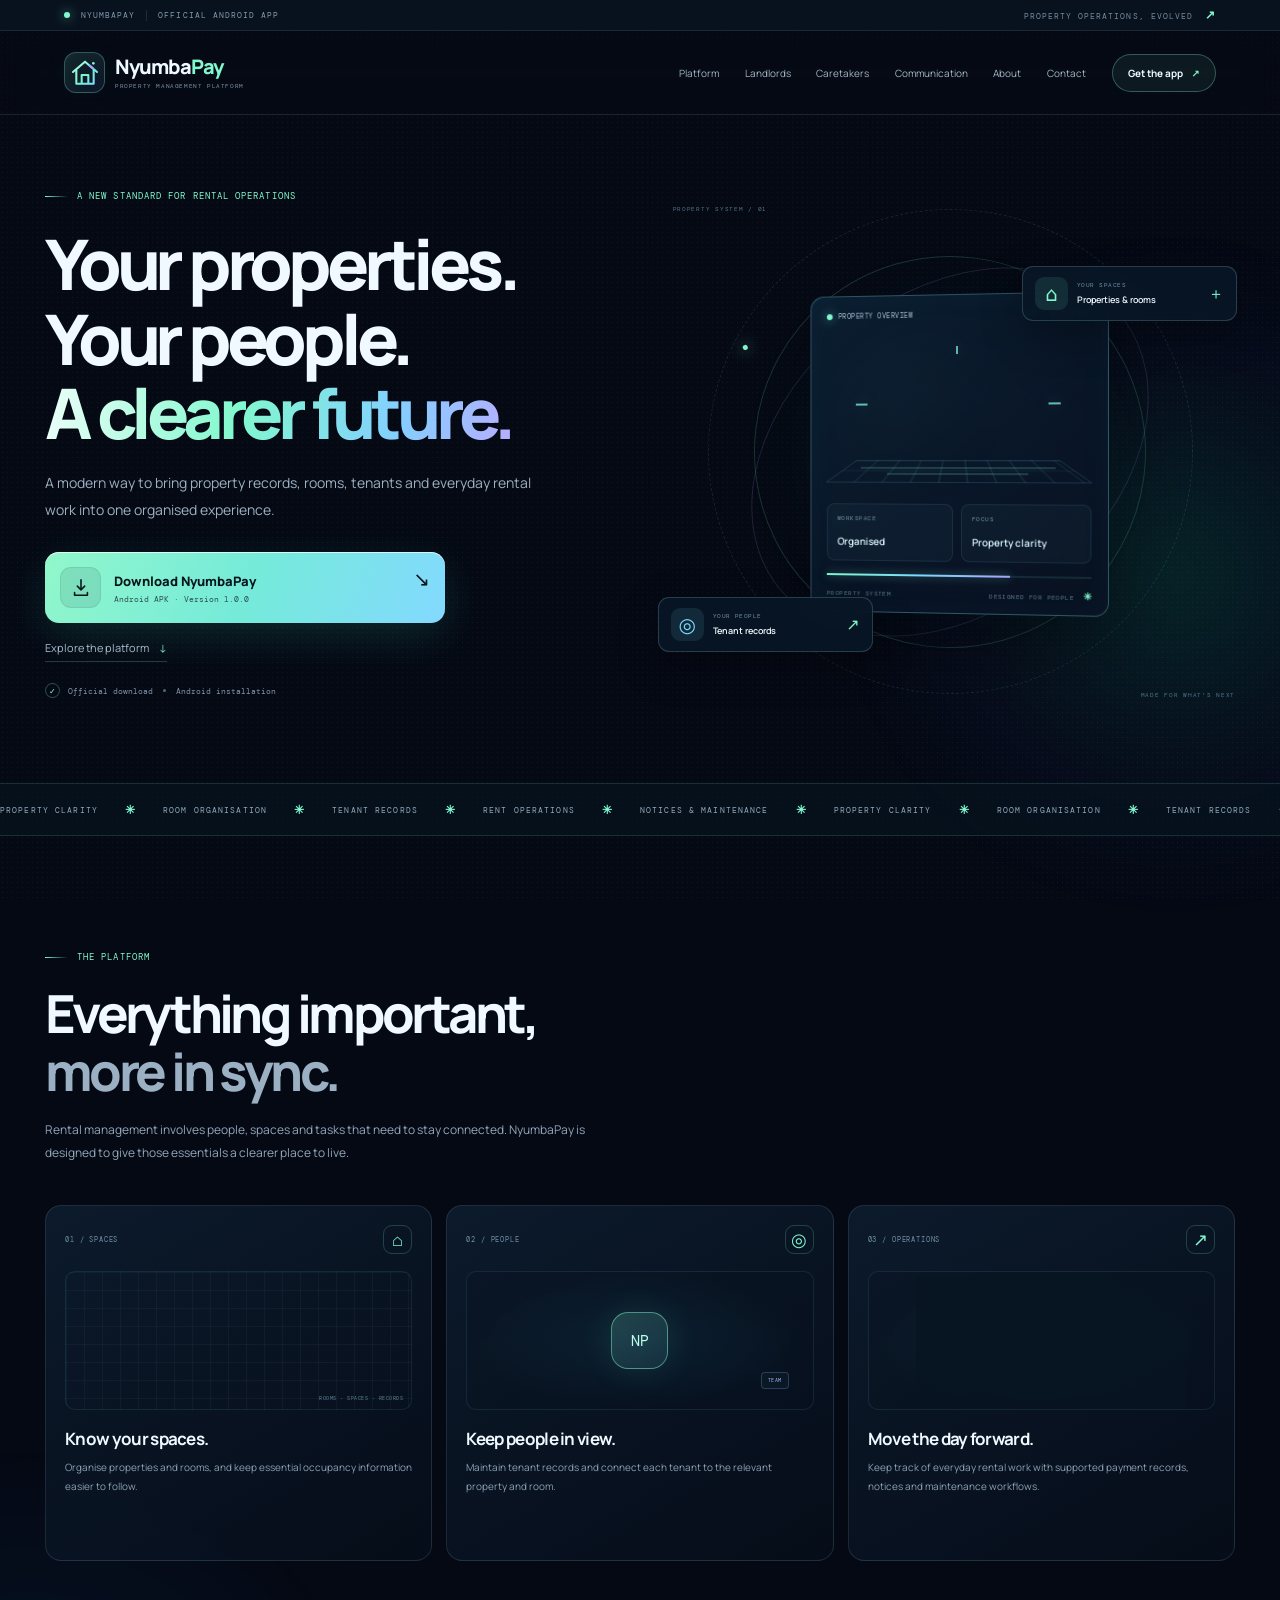
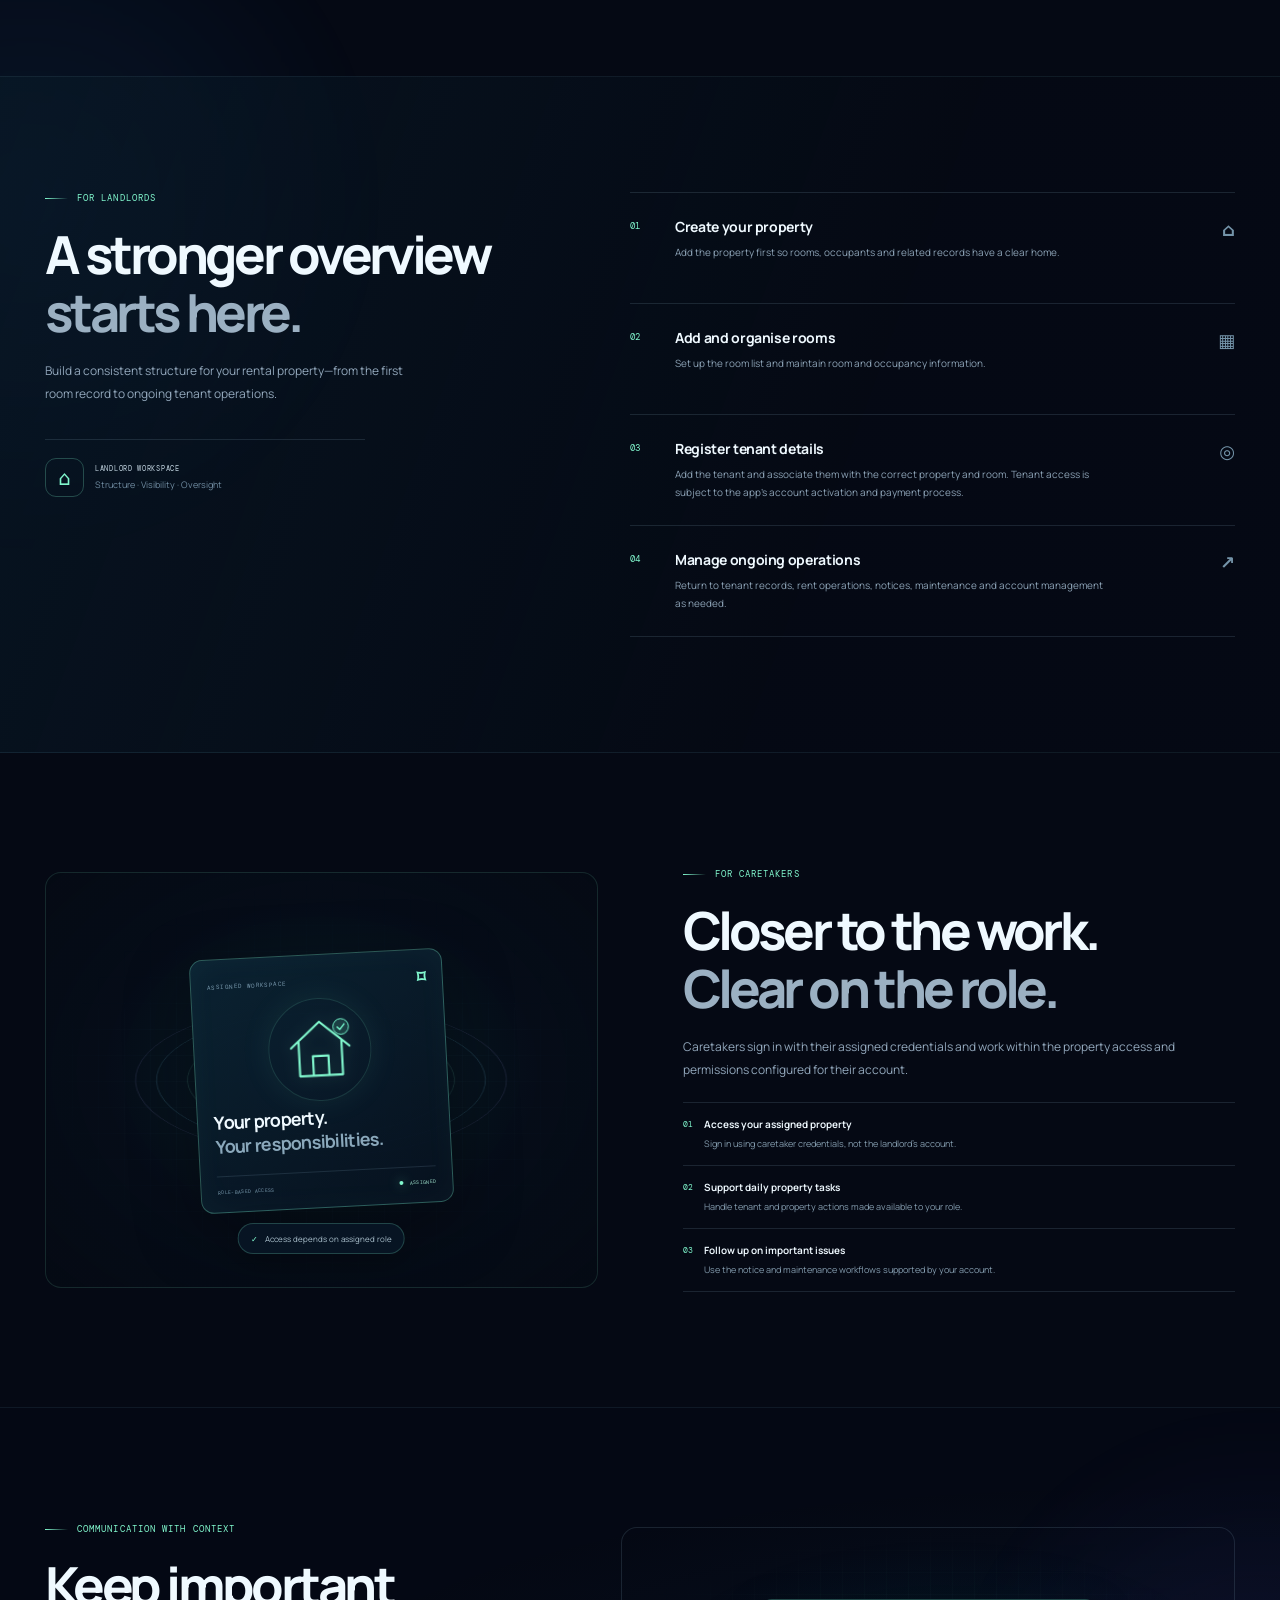
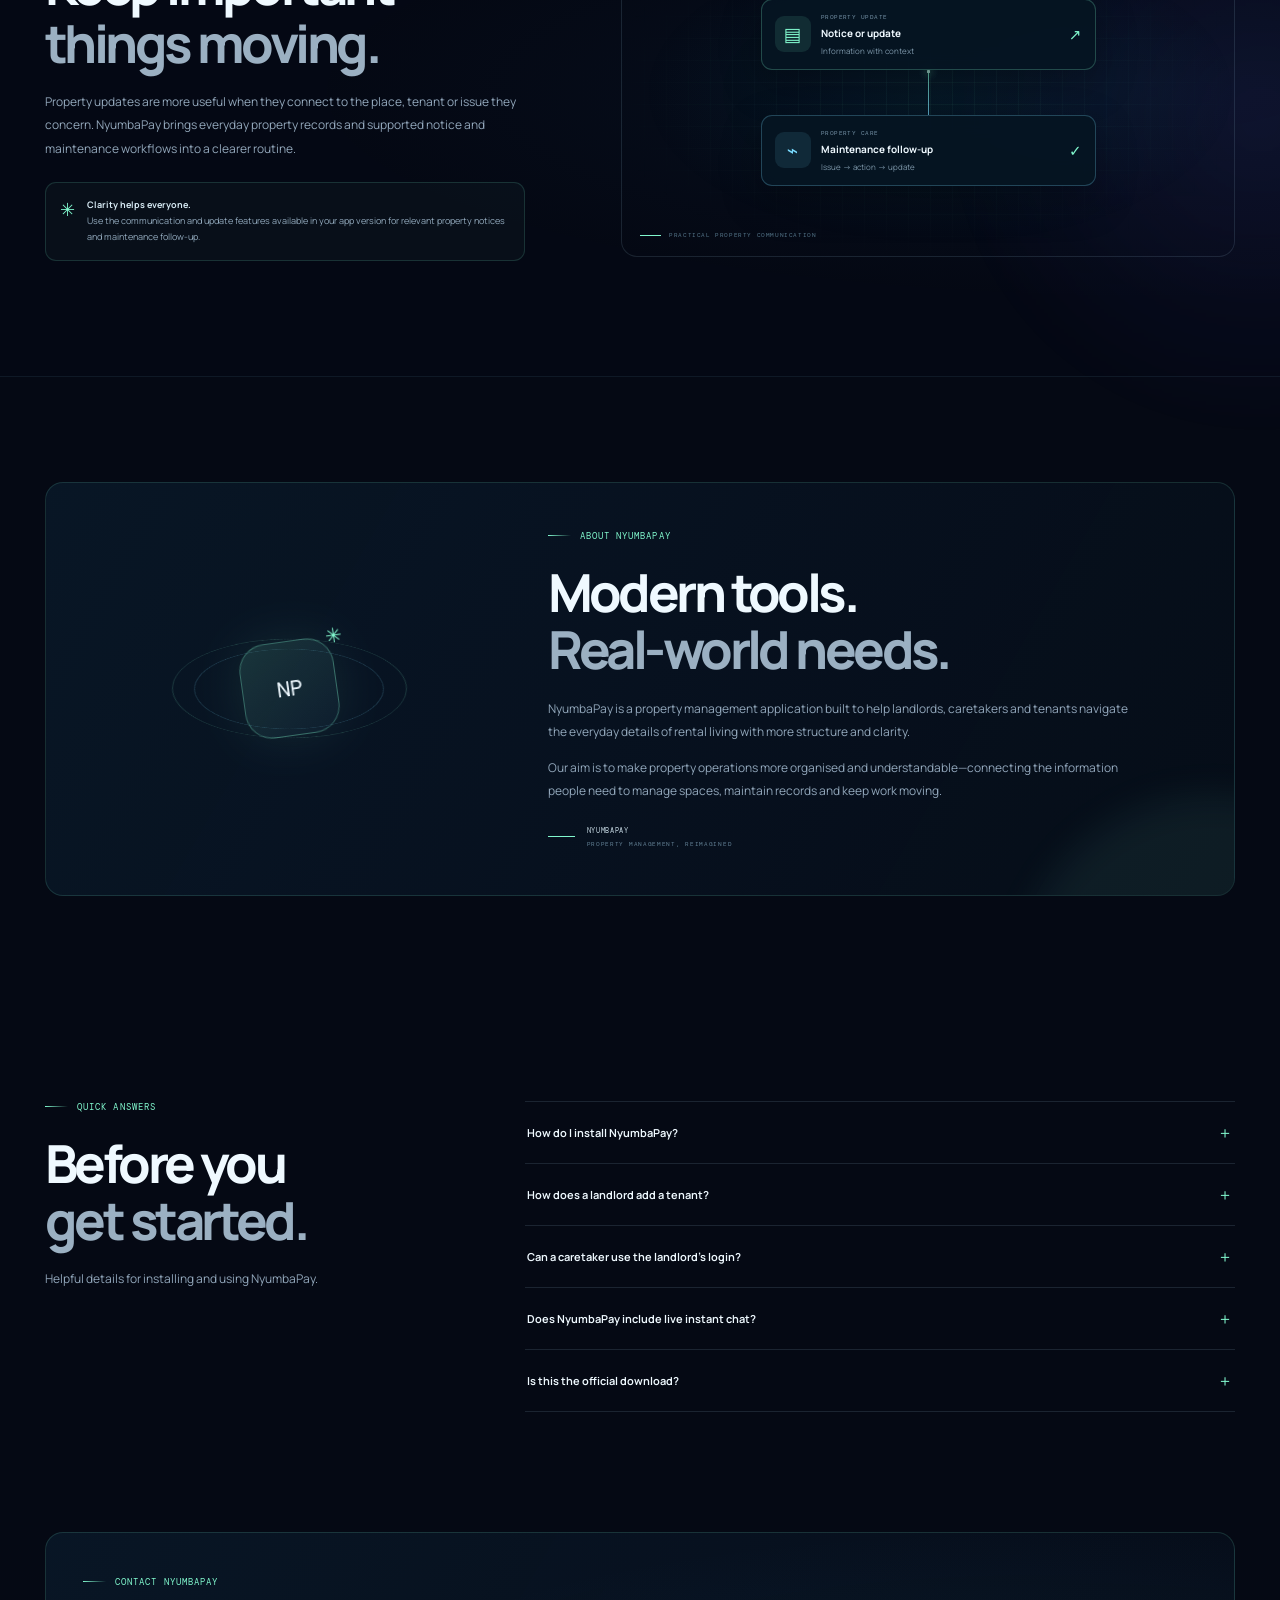
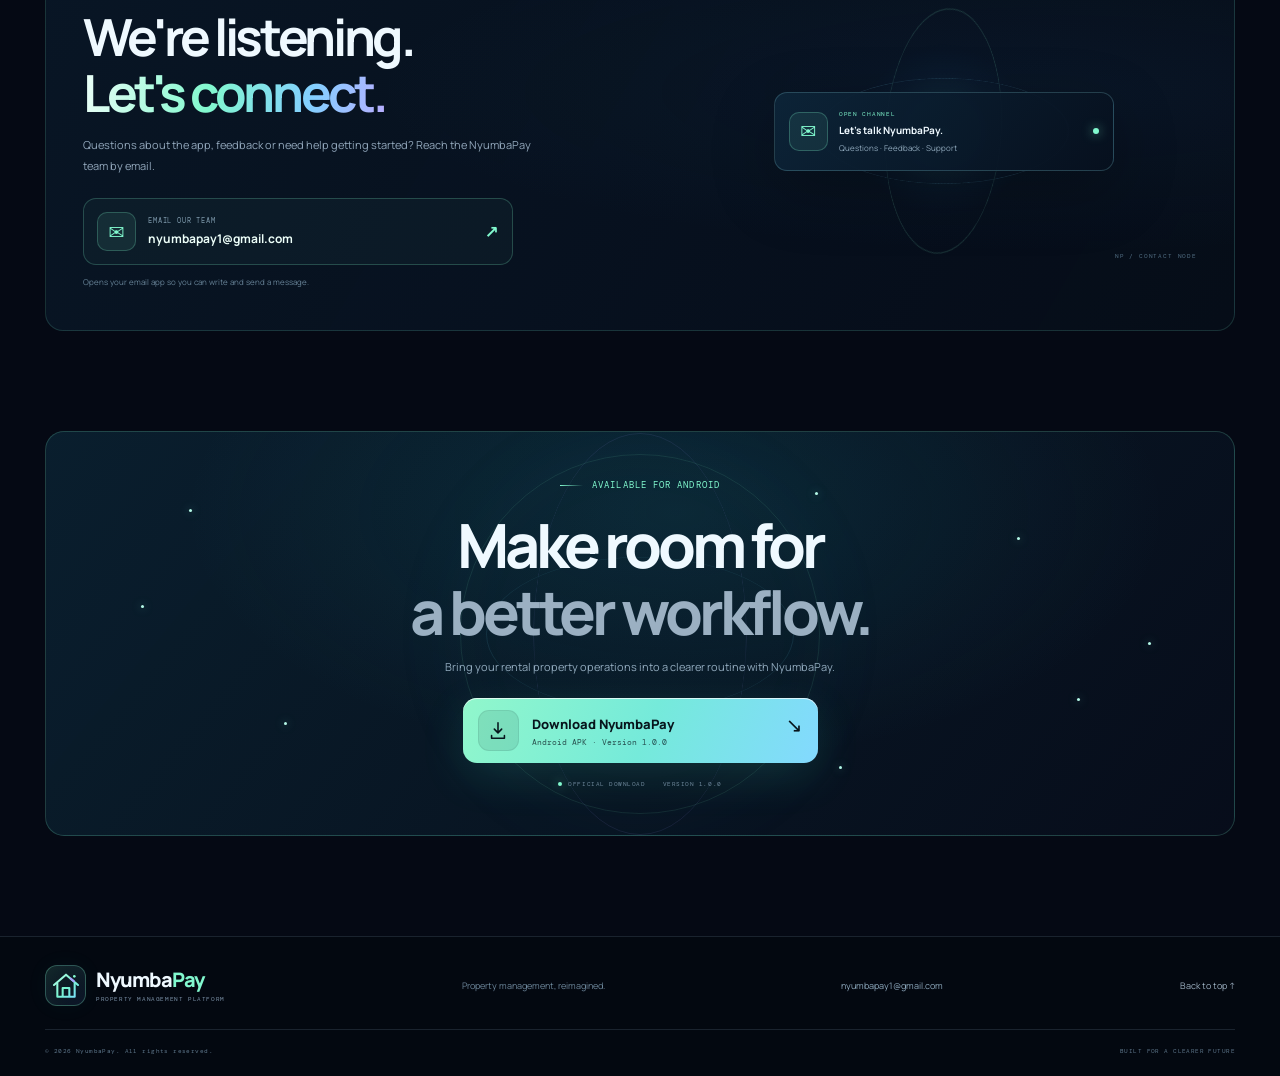
==== commit 736f5c0d: "Add files via upload" ====
--- a/index.html
+++ b/index.html
@@ -3,11 +3,12 @@
 <head>
   <meta charset="utf-8">
   <meta name="viewport" content="width=device-width, initial-scale=1">
-  <meta name="theme-color" content="#050b14">
-  <meta name="description" content="Discover NyumbaPay, a modern way to organise rental properties, rooms, tenant records and everyday property operations. Download the official Android app.">
-  <meta property="og:title" content="NyumbaPay — Property Operations, Evolved">
-  <meta property="og:description" content="Your properties. Your people. A clearer way forward.">
-  <title>NyumbaPay — Property Operations, Evolved</title>
+  <meta name="theme-color" content="#050914">
+  <meta name="description" content="NyumbaPay brings property, room, tenant, rent and everyday property operations into a clearer workflow. Download the official Android app.">
+  <meta property="og:title" content="NyumbaPay — Property Management, Reimagined">
+  <meta property="og:description" content="A clearer way to manage properties, people and everyday rental operations.">
+  <meta property="og:type" content="website">
+  <title>NyumbaPay — Property Management, Reimagined</title>
   <link rel="icon" type="image/svg+xml" href="nyumbapay-mark.svg">
   <link rel="preconnect" href="https://fonts.googleapis.com">
   <link rel="preconnect" href="https://fonts.gstatic.com" crossorigin>
@@ -15,85 +16,121 @@
   <link rel="stylesheet" href="styles.css">
 </head>
 <body>
-  <div class="gridveil" aria-hidden="true"></div>
+  <div class="space-grid" aria-hidden="true"></div>
   <div class="ambient ambient-a" aria-hidden="true"></div>
   <div class="ambient ambient-b" aria-hidden="true"></div>
-  <div class="release-strip"><span class="signal"></span> PUBLICATION 01 <span class="strip-divider"></span> NYUMBAPAY FOR ANDROID <span class="strip-right">A CLEARER FUTURE STARTS HERE <b>↗</b></span></div>
+  <div class="ambient ambient-c" aria-hidden="true"></div>
+
+  <div class="topline"><span class="live-dot"></span><span>NYUMBAPAY</span><i></i><span>OFFICIAL ANDROID APP</span><span class="topline-right">PROPERTY OPERATIONS, EVOLVED <b>↗</b></span></div>
+
   <header class="header">
-    <a class="brand" href="#home" aria-label="NyumbaPay home"><span class="brand-icon"><img src="nyumbapay-mark.svg" alt="" width="38" height="38"></span><span class="brand-name">Nyumba<span>Pay</span><small>PROPERTY OPERATIONS, EVOLVED</small></span></a>
-    <button class="menu-toggle" id="menuToggle" aria-label="Open navigation" aria-expanded="false" aria-controls="navigation"><span></span><span></span></button>
-    <nav class="navigation" id="navigation" aria-label="Main navigation">
-      <a href="#platform">Platform</a><a href="#landlords">Landlords</a><a href="#caretakers">Caretakers</a><a href="#communication">Communication</a><a href="#about">About us</a><a href="#contact">Contact</a>
-      <a class="nav-download download-btn" href="https://github.com/Eugen512/NyumbaPay-Downloads/releases/download/v1.0.0/NyumbaPay.apk" data-download>Get the app <span>↗</span></a>
+    <a class="brand" href="#home" aria-label="NyumbaPay home">
+      <span class="brand-mark"><img src="nyumbapay-mark.svg" alt="" width="38" height="38"></span>
+      <span class="brand-text">Nyumba<span>Pay</span><small>PROPERTY MANAGEMENT PLATFORM</small></span>
+    </a>
+    <button class="menu-toggle" id="menuToggle" aria-label="Open navigation" aria-expanded="false" aria-controls="siteNav"><span></span><span></span></button>
+    <nav class="navigation" id="siteNav" aria-label="Main navigation">
+      <a href="#platform">Platform</a>
+      <a href="#landlords">Landlords</a>
+      <a href="#caretakers">Caretakers</a>
+      <a href="#communication">Communication</a>
+      <a href="#about">About</a>
+      <a href="#contact">Contact</a>
+      <a class="nav-download" href="https://github.com/Eugen512/NyumbaPay-Downloads/releases/download/v1.0.0/NyumbaPay.apk" download="NyumbaPay.apk" data-download>Get the app <span>↗</span></a>
     </nav>
   </header>
 
   <main>
     <section class="hero shell" id="home">
       <div class="hero-copy reveal">
-        <div class="eyebrow"><span></span> THE NEXT CHAPTER OF RENTAL LIVING</div>
-        <h1>Property management<br>from <em>another era.</em></h1>
-        <p class="lead">A smarter way to organise rental properties, tenant records and everyday operations — designed to bring more clarity to the work behind every home.</p>
-        <div class="hero-actions">
-          <a class="primary-cta download-btn" href="https://github.com/Eugen512/NyumbaPay-Downloads/releases/download/v1.0.0/NyumbaPay.apk" data-download>
-            <span class="download-symbol"><svg viewBox="0 0 24 24" aria-hidden="true"><path d="M12 3v11m0 0 4-4m-4 4-4-4M5 17v3h14v-3"/></svg></span>
-            <span class="cta-copy"><strong>Download NyumbaPay</strong><small>Official Android APK · Version 1.0.0</small></span><span class="cta-arrow">↗</span>
+        <div class="eyebrow"><span></span> A NEW STANDARD FOR RENTAL OPERATIONS</div>
+        <h1>Your properties.<br>Your people.<br><em>A clearer future.</em></h1>
+        <p class="hero-lead">A modern way to bring property records, rooms, tenants and everyday rental work into one organised experience.</p>
+        <div class="hero-buttons">
+          <a class="download-btn" href="https://github.com/Eugen512/NyumbaPay-Downloads/releases/download/v1.0.0/NyumbaPay.apk" download="NyumbaPay.apk" data-download>
+            <span class="download-glyph"><svg viewBox="0 0 24 24" aria-hidden="true"><path d="M12 3v11m0 0 4-4m-4 4-4-4M5 17v3h14v-3"/></svg></span>
+            <span class="button-copy"><strong>Download NyumbaPay</strong><small>Android APK · Version 1.0.0</small></span>
+            <span class="button-arrow">↘</span>
           </a>
           <a class="text-link" href="#platform">Explore the platform <span>↓</span></a>
         </div>
-        <div class="trust-line"><span class="check">✓</span> Official release link <i></i> Android installation</div>
+        <div class="secure-note"><span>✓</span> Official download <i></i> Android installation</div>
       </div>
-      <div class="hero-art reveal" aria-label="Abstract futuristic property interface illustration">
-        <div class="orbit orbit-a"></div><div class="orbit orbit-b"></div><div class="orbit orbit-c"></div><div class="energy-glow"></div>
-        <div class="orb"><div class="orb-inner"></div><div class="orb-line"></div><i></i><i></i><i></i></div>
-        <div class="property-panel">
-          <div class="panel-head"><span><i class="online"></i> PROPERTY OVERVIEW</span><small>NP / 001</small></div>
-          <div class="house-drawing"><svg viewBox="0 0 220 135" aria-hidden="true"><path d="M23 61 110 12l87 49M39 54v62h142V54M89 116V76h42v40M59 68h24v23H59zM137 68h24v23h-24z" fill="none" stroke="url(#houseGradient)" stroke-width="2.1" stroke-linejoin="round"/><defs><linearGradient id="houseGradient" x1="0" y1="0" x2="1" y2="1"><stop stop-color="#81f8ce"/><stop offset="1" stop-color="#81dfff"/></linearGradient></defs><path d="M12 123h196" stroke="#81f8ce" stroke-opacity=".35"/></svg></div>
-          <div class="panel-metrics"><div><small>WORKSPACE</small><b>Connected</b></div><div><small>FOCUS</small><b>Clarity first</b></div></div><div class="progress"><span></span></div><div class="panel-foot"><span>PROPERTY SYSTEM</span><span>BUILT FOR PEOPLE ✳</span></div>
+
+      <div class="hero-visual reveal" aria-label="Stylised NyumbaPay property interface illustration">
+        <div class="orbit orbit-a"></div><div class="orbit orbit-b"></div><div class="orbit orbit-c"></div>
+        <div class="planet"><div class="planet-core"></div><div class="planet-latitude"></div><div class="planet-longitude"></div><b></b><i></i><em></em></div>
+        <div class="interface-panel">
+          <div class="panel-heading"><span><i class="live-dot"></i> PROPERTY OVERVIEW</span><small>NP / WORKSPACE</small></div>
+          <div class="wire-house"><svg viewBox="0 0 220 135" aria-hidden="true"><path d="M19 60 110 10l91 50M34 54v64h152V54M87 118V76h46v42M54 69h24v23H54zM142 69h24v23h-24z" fill="none" stroke="url(#lineGlow)" stroke-width="2" stroke-linecap="round" stroke-linejoin="round"/><path d="M12 124h196M39 130h142" stroke="#7ff5da" stroke-opacity=".35"/><path d="M110 10V2M19 60H7M201 60h12" stroke="#7ff5da" stroke-width="1.4"/></svg></div>
+          <div class="panel-status"><span><small>WORKSPACE</small><b>Organised</b></span><span><small>FOCUS</small><b>Property clarity</b></span></div>
+          <div class="panel-line"><span></span></div>
+          <div class="panel-footer"><span>PROPERTY SYSTEM</span><span>DESIGNED FOR PEOPLE <b>✳</b></span></div>
         </div>
-        <div class="float-card float-top"><span class="float-icon">⌂</span><span><small>YOUR SPACES</small><b>Properties &amp; rooms</b></span><span class="plus">＋</span></div>
-        <div class="float-card float-bottom"><span class="float-icon blue">◎</span><span><small>YOUR PEOPLE</small><b>Tenant records</b></span><span class="plus">↗</span></div>
-        <div class="coordinates coord-top">01 — NP SYSTEM</div><div class="coordinates coord-bottom">BUILT FOR WHAT'S NEXT</div>
+        <div class="floating-panel panel-top"><span class="float-icon">⌂</span><span><small>YOUR SPACES</small><b>Properties &amp; rooms</b></span><strong>＋</strong></div>
+        <div class="floating-panel panel-bottom"><span class="float-icon cyan">◎</span><span><small>YOUR PEOPLE</small><b>Tenant records</b></span><strong>↗</strong></div>
+        <div class="visual-code code-left">PROPERTY SYSTEM / 01</div><div class="visual-code code-right">MADE FOR WHAT'S NEXT</div>
       </div>
     </section>
 
-    <div class="ticker"><div><span>PROPERTY CLARITY</span><b>✳</b><span>ROOM ORGANISATION</span><b>✳</b><span>TENANT RECORDS</span><b>✳</b><span>DAY-TO-DAY OPERATIONS</span><b>✳</b><span>NOTICES &amp; MAINTENANCE</span><b>✳</b><span>PROPERTY CLARITY</span><b>✳</b><span>ROOM ORGANISATION</span><b>✳</b><span>TENANT RECORDS</span><b>✳</b><span>DAY-TO-DAY OPERATIONS</span><b>✳</b></div></div>
+    <div class="ticker"><div><span>PROPERTY CLARITY</span><b>✳</b><span>ROOM ORGANISATION</span><b>✳</b><span>TENANT RECORDS</span><b>✳</b><span>RENT OPERATIONS</span><b>✳</b><span>NOTICES &amp; MAINTENANCE</span><b>✳</b><span>PROPERTY CLARITY</span><b>✳</b><span>ROOM ORGANISATION</span><b>✳</b><span>TENANT RECORDS</span><b>✳</b><span>RENT OPERATIONS</span><b>✳</b><span>NOTICES &amp; MAINTENANCE</span><b>✳</b></div></div>
 
     <section class="section shell" id="platform">
-      <div class="section-heading reveal"><div class="eyebrow"><span></span> ONE CLEARER WORKFLOW</div><h2>Less scattered.<br><span>More in sync.</span></h2><p>Rental management has enough moving parts. NyumbaPay is designed to help bring essential property records and everyday tasks into a more organised workflow.</p></div>
+      <div class="section-heading reveal"><div class="eyebrow"><span></span> THE PLATFORM</div><h2>Everything important,<br><em>more in sync.</em></h2><p>Rental management involves people, spaces and tasks that need to stay connected. NyumbaPay is designed to give those essentials a clearer place to live.</p></div>
       <div class="feature-grid">
-        <article class="feature-card feature-wide reveal"><div class="card-top"><span>01 / SPACE</span><b>⌂</b></div><div class="room-visual"><div class="room-grid"><i></i><i></i><i></i><i></i><i></i><i></i></div><small>ROOMS / SPACES / RECORDS</small></div><h3>Know your spaces.</h3><p>Organise properties, rooms and occupancy details with a more structured view of your rentals.</p></article>
-        <article class="feature-card reveal"><div class="card-top"><span>02 / PEOPLE</span><b>◎</b></div><div class="people-visual"><div class="people-ring ring-1"></div><div class="people-ring ring-2"></div><span>NP</span><small>TENANTS · TEAM</small></div><h3>Keep people in view.</h3><p>Maintain tenant records and understand which people are associated with each space.</p></article>
-        <article class="feature-card reveal"><div class="card-top"><span>03 / OPERATIONS</span><b>↗</b></div><div class="ops-visual"><div class="ops-window"><small>DAILY ACTIVITY</small><i></i><i></i><i></i><b></b></div></div><h3>Stay on top of the day.</h3><p>Support property routines with rent records, notices, maintenance workflows and account management.</p></article>
+        <article class="feature-card reveal"><div class="feature-meta"><span>01 / SPACES</span><span>⌂</span></div><div class="feature-art rooms-art"><div class="room-map"><i></i><i></i><i></i><i></i><i></i><i></i></div><small>ROOMS · SPACES · RECORDS</small></div><h3>Know your spaces.</h3><p>Organise properties and rooms, and keep essential occupancy information easier to follow.</p></article>
+        <article class="feature-card reveal"><div class="feature-meta"><span>02 / PEOPLE</span><span>◎</span></div><div class="feature-art people-art"><div class="people-ring r1"></div><div class="people-ring r2"></div><div class="people-core">NP</div><label>TENANTS</label><label>TEAM</label></div><h3>Keep people in view.</h3><p>Maintain tenant records and connect each tenant to the relevant property and room.</p></article>
+        <article class="feature-card reveal"><div class="feature-meta"><span>03 / OPERATIONS</span><span>↗</span></div><div class="feature-art operations-art"><div class="mini-window"><div class="window-bar"><i></i><i></i><i></i><small>DAILY OPERATIONS</small></div><p><span>Rent records</span><b></b></p><p><span>Maintenance</span><b class="blue"></b></p><p><span>Notices</span><b class="purple"></b></p></div></div><h3>Move the day forward.</h3><p>Keep track of everyday rental work with supported payment records, notices and maintenance workflows.</p></article>
       </div>
     </section>
 
-    <section class="section workflow-section" id="landlords"><div class="shell workflow-grid"><div class="workflow-intro reveal"><div class="eyebrow"><span></span> FOR LANDLORDS</div><h2>Your property.<br><em>Your oversight.</em></h2><p>Set up a clear foundation for your rental operations, from property spaces to tenant records.</p><div class="role-stamp"><span>⌂</span><div><b>OWNER'S VIEW</b><small>Structure. Visibility. Control.</small></div></div></div>
-      <div class="steps"><article class="step reveal"><span>01</span><div><h3>Create your property</h3><p>Set up a property in NyumbaPay so the rooms and related records have a home.</p></div><b>⌂</b></article><article class="step reveal"><span>02</span><div><h3>Add and organise rooms</h3><p>Build a room list and keep room and occupancy information structured.</p></div><b>▦</b></article><article class="step reveal"><span>03</span><div><h3>Register tenants</h3><p>Add tenant details and associate each tenant with the correct property and room. Tenant access follows the account activation and payment flow.</p></div><b>◎</b></article><article class="step reveal"><span>04</span><div><h3>Manage ongoing work</h3><p>Return to property and tenant records, rent operations, notices and maintenance workflows as needed.</p></div><b>↗</b></article></div>
+    <section class="workflow-section section">
+      <div class="shell workflow-grid" id="landlords">
+        <div class="workflow-intro reveal"><div class="eyebrow"><span></span> FOR LANDLORDS</div><h2>A stronger overview<br><em>starts here.</em></h2><p>Build a consistent structure for your rental property—from the first room record to ongoing tenant operations.</p><div class="signature-card"><span>⌂</span><div><b>LANDLORD WORKSPACE</b><small>Structure · Visibility · Oversight</small></div></div></div>
+        <div class="steps">
+          <article class="step reveal"><span>01</span><div><h3>Create your property</h3><p>Add the property first so rooms, occupants and related records have a clear home.</p></div><b>⌂</b></article>
+          <article class="step reveal"><span>02</span><div><h3>Add and organise rooms</h3><p>Set up the room list and maintain room and occupancy information.</p></div><b>▦</b></article>
+          <article class="step reveal"><span>03</span><div><h3>Register tenant details</h3><p>Add the tenant and associate them with the correct property and room. Tenant access is subject to the app's account activation and payment process.</p></div><b>◎</b></article>
+          <article class="step reveal"><span>04</span><div><h3>Manage ongoing operations</h3><p>Return to tenant records, rent operations, notices, maintenance and account management as needed.</p></div><b>↗</b></article>
+        </div>
+      </div>
+    </section>
+
+    <section class="section shell caretaker-section" id="caretakers">
+      <div class="caretaker-visual reveal"><div class="caretaker-grid"></div><div class="caretaker-orbit"></div><div class="assigned-card"><div class="assigned-head"><span>ASSIGNED WORKSPACE</span><b>⌑</b></div><div class="assigned-icon"><svg viewBox="0 0 80 80" aria-hidden="true"><path d="M10 38 40 12l30 26M18 32v35h44V32M32 67V47h16v20" fill="none" stroke="currentColor" stroke-width="2.2" stroke-linecap="round" stroke-linejoin="round"/><circle cx="62" cy="18" r="8" fill="#74f5cb" fill-opacity=".13" stroke="#74f5cb"/><path d="m58 18 3 3 5-6" stroke="#74f5cb" stroke-width="1.5" fill="none"/></svg></div><strong>Your property.<br><em>Your responsibilities.</em></strong><div class="assigned-foot"><span>ROLE-BASED ACCESS</span><span><i class="live-dot"></i> ASSIGNED</span></div></div><div class="assigned-chip"><b>✓</b> Access depends on assigned role</div></div>
+      <div class="caretaker-copy reveal"><div class="eyebrow"><span></span> FOR CARETAKERS</div><h2>Closer to the work.<br><em>Clear on the role.</em></h2><p>Caretakers sign in with their assigned credentials and work within the property access and permissions configured for their account.</p><div class="caretaker-points"><div><b>01</b><span><strong>Access your assigned property</strong><small>Sign in using caretaker credentials, not the landlord's account.</small></span></div><div><b>02</b><span><strong>Support daily property tasks</strong><small>Handle tenant and property actions made available to your role.</small></span></div><div><b>03</b><span><strong>Follow up on important issues</strong><small>Use the notice and maintenance workflows supported by your account.</small></span></div></div></div>
+    </section>
+
+    <section class="section comm-section" id="communication"><div class="shell comm-grid">
+      <div class="comm-copy reveal"><div class="eyebrow"><span></span> COMMUNICATION WITH CONTEXT</div><h2>Keep important<br><em>things moving.</em></h2><p>Property updates are more useful when they connect to the place, tenant or issue they concern. NyumbaPay brings everyday property records and supported notice and maintenance workflows into a clearer routine.</p><div class="comm-note"><b>✳</b><p><strong>Clarity helps everyone.</strong><br>Use the communication and update features available in your app version for relevant property notices and maintenance follow-up.</p></div></div>
+      <div class="comm-visual reveal" aria-label="Illustration of a property update and maintenance workflow"><div class="comm-mesh"></div><div class="message-card"><span class="message-icon">▤</span><div><small>PROPERTY UPDATE</small><strong>Notice or update</strong><p>Information with context</p></div><i>↗</i></div><div class="connector"><b></b><b></b><b></b></div><div class="message-card secondary"><span class="message-icon">⌁</span><div><small>PROPERTY CARE</small><strong>Maintenance follow-up</strong><p>Issue → action → update</p></div><i>✓</i></div><div class="comm-caption"><span></span> PRACTICAL PROPERTY COMMUNICATION</div></div>
     </div></section>
 
-    <section class="section shell caretaker-section" id="caretakers"><div class="caretaker-art reveal"><div class="care-grid"></div><div class="care-orbit"></div><div class="care-panel"><div class="panel-head"><span>ASSIGNED WORKSPACE</span><small>⌑</small></div><div class="care-house">⌂</div><h3>Your property.<br><span>Your responsibilities.</span></h3><div class="panel-foot"><span>ROLE-BASED ACCESS</span><span><i class="online"></i> ASSIGNED</span></div></div><div class="care-chip">✓ &nbsp; Access based on assigned role</div></div>
-      <div class="caretaker-copy reveal"><div class="eyebrow"><span></span> FOR CARETAKERS</div><h2>Closer to the work.<br><span>Clear on the role.</span></h2><p>Caretakers use their own sign-in details to access the property workspace and actions made available to their assigned role.</p><div class="check-list"><div><i>✓</i><span><b>Sign in to your assigned workspace</b><small>Use caretaker credentials, not a landlord's account.</small></span></div><div><i>✓</i><span><b>Help keep property records current</b><small>Handle tenant and property tasks permitted for your role.</small></span></div><div><i>✓</i><span><b>Keep important issues visible</b><small>Use supported notice and maintenance workflows for follow-up.</small></span></div></div></div>
-    </section>
+    <section class="section shell about-section" id="about"><div class="about-panel reveal">
+      <div class="about-art"><div class="about-ring ring-1"></div><div class="about-ring ring-2"></div><div class="about-core">NP<span>✳</span></div></div>
+      <div class="about-copy"><div class="eyebrow"><span></span> ABOUT NYUMBAPAY</div><h2>Modern tools.<br><em>Real-world needs.</em></h2><p>NyumbaPay is a property management application built to help landlords, caretakers and tenants navigate the everyday details of rental living with more structure and clarity.</p><p>Our aim is to make property operations more organised and understandable—connecting the information people need to manage spaces, maintain records and keep work moving.</p><div class="about-sign"><i></i><span>NYUMBAPAY <small>PROPERTY MANAGEMENT, REIMAGINED</small></span></div></div>
+    </div></section>
 
-    <section class="section communication-section" id="communication"><div class="shell communication-grid"><div class="communication-copy reveal"><div class="eyebrow"><span></span> COMMUNICATION THAT HAS CONTEXT</div><h2>Keep the important<br><em>things moving.</em></h2><p>Property communication works best when an update is connected to the place, tenant or issue it concerns. NyumbaPay brings a practical focus to records, notices and maintenance follow-up.</p><div class="note-card"><span>✳</span><p><b>Shared context matters.</b><br>Use the notice and maintenance features available in your app version to share relevant updates and support follow-up between the people managing and living in a property.</p></div></div><div class="message-visual reveal"><div class="message-grid"></div><div class="message-card"><span>▤</span><div><small>PROPERTY UPDATE</small><b>Notice posted</b><p>An update with context</p></div><i>↗</i></div><div class="connector"><i></i><i></i><i></i></div><div class="message-card second"><span>⌁</span><div><small>PROPERTY CARE</small><b>Maintenance follow-up</b><p>Issue → action → update</p></div><i>✓</i></div><div class="message-caption"><i></i> PRACTICAL PROPERTY COMMUNICATION</div></div></div></section>
+    <section class="section shell faq-section" id="faq"><div class="faq-grid">
+      <div class="faq-heading reveal"><div class="eyebrow"><span></span> QUICK ANSWERS</div><h2>Before you<br><em>get started.</em></h2><p>Helpful details for installing and using NyumbaPay.</p></div>
+      <div class="faq-list reveal">
+        <details><summary>How do I install NyumbaPay? <span>＋</span></summary><div>Tap Download NyumbaPay to download the official APK. Open the downloaded file and follow Android's prompts. Depending on your phone, you may need to allow installation from the browser or file manager you used. Only install a file obtained from the official release link.</div></details>
+        <details><summary>How does a landlord add a tenant? <span>＋</span></summary><div>Set up the property, create its rooms, then add tenant details and associate the tenant with the relevant room. Tenant access and credentials depend on the activation and payment process in the app.</div></details>
+        <details><summary>Can a caretaker use the landlord's login? <span>＋</span></summary><div>No. Caretakers should use their own assigned caretaker credentials. Available tasks depend on the permissions configured for their account.</div></details>
+        <details><summary>Does NyumbaPay include live instant chat? <span>＋</span></summary><div>This website does not promise a separate live-chat service. NyumbaPay focuses on property records and the notice and maintenance workflows available in the app. Use the communication features present in your installed version.</div></details>
+        <details><summary>Is this the official download? <span>＋</span></summary><div>Yes. The download button links directly to the NyumbaPay APK asset on the NyumbaPay-Downloads GitHub release. The button does not display the raw address as its visible text.</div></details>
+      </div>
+    </div></section>
 
-    <section class="section shell" id="about"><div class="about-panel reveal"><div class="about-art"><div class="about-ring one"></div><div class="about-ring two"></div><div class="about-core">NP<sup>✳</sup></div></div><div class="about-copy"><div class="eyebrow"><span></span> OUR FIRST PUBLICATION</div><h2>A fresh perspective<br>on <span>rental living.</span></h2><p>NyumbaPay is a property management app created to help landlords, caretakers and tenants navigate the everyday details of rental living with more structure and clarity.</p><p>This is our first public release—and the beginning of our journey to make property operations feel more connected, more understandable and ready for what comes next.</p><div class="signature"><i></i><span>NYUMBAPAY <small>MADE FOR THE NEXT CHAPTER</small></span></div></div></div></section>
+    <section class="section shell contact-section" id="contact"><div class="contact-panel reveal">
+      <div class="contact-copy"><div class="eyebrow"><span></span> CONTACT NYUMBAPAY</div><h2>We're listening.<br><em>Let's connect.</em></h2><p>Questions about the app, feedback or need help getting started? Reach the NyumbaPay team by email.</p><a class="email-link" href="mailto:nyumbapay1@gmail.com?subject=NyumbaPay%20Enquiry"><span class="email-icon">✉</span><span><small>EMAIL OUR TEAM</small><strong>nyumbapay1@gmail.com</strong></span><b>↗</b></a><small class="email-note">Opens your email app so you can write and send a message.</small></div>
+      <div class="contact-art" aria-hidden="true"><div class="contact-orbit one"></div><div class="contact-orbit two"></div><div class="contact-halo"></div><div class="contact-node"><span>✉</span><div><small>OPEN CHANNEL</small><strong>Let's talk NyumbaPay.</strong><em>Questions · Feedback · Support</em></div><i class="live-dot"></i></div><small class="contact-code">NP / CONTACT NODE</small></div>
+    </div></section>
 
-    <section class="section faq-section" id="faq"><div class="shell faq-grid"><div class="faq-intro reveal"><div class="eyebrow"><span></span> QUICK ANSWERS</div><h2>Before you<br><span>step forward.</span></h2><p>A few useful things to know before installing NyumbaPay.</p></div><div class="faq-list reveal">
-      <details><summary>How do I install NyumbaPay? <b>＋</b></summary><p>Download the official APK using the button on this website. Open the downloaded file and follow Android's installation prompts. Your device may ask you to allow installation from the browser or file manager you used. Only install a file obtained from the official release link.</p></details>
-      <details><summary>How does a landlord add tenants? <b>＋</b></summary><p>Set up the property first, create its rooms, then add tenant details and associate the tenant with the relevant room. Tenant access and credentials follow NyumbaPay's account activation and payment flow.</p></details>
-      <details><summary>Can a caretaker use the landlord's login? <b>＋</b></summary><p>Caretakers should use their own caretaker sign-in details. Available actions depend on the role and property access configured for the account.</p></details>
-      <details><summary>Does NyumbaPay offer live instant chat? <b>＋</b></summary><p>This website does not promise a separate live-chat service. NyumbaPay focuses on property records, notices and maintenance-related workflows. Use the communication features actually available in your app version.</p></details>
-      <details><summary>How can I contact NyumbaPay? <b>＋</b></summary><p>Email <a href="mailto:nyumbapay1@gmail.com">nyumbapay1@gmail.com</a> with your question or feedback.</p></details>
-    </div></div></section>
-
-    <section class="section contact-section" id="contact"><div class="shell contact-grid"><div class="contact-copy reveal"><div class="eyebrow"><span></span> CONTACT NYUMBAPAY</div><h2>Real people.<br><em>One message away.</em></h2><p>Have a question about NyumbaPay, need help getting started, or want to share feedback? Send our team an email. We welcome your questions as we build the next chapter of property management.</p><a class="contact-link" href="mailto:nyumbapay1@gmail.com?subject=NyumbaPay%20Enquiry"><span class="mail-icon">✉</span><span><small>EMAIL OUR TEAM</small><b>nyumbapay1@gmail.com</b></span><span class="contact-arrow">↗</span></a><small class="contact-hint">Opens your default email application.</small></div><div class="contact-art reveal"><div class="contact-ring ring-x"></div><div class="contact-ring ring-y"></div><div class="contact-signal"><span>✉</span><div><small>OPEN CHANNEL</small><b>Let's talk NyumbaPay.</b><p>Questions · Feedback · Support</p></div><i class="online"></i></div><small class="contact-coordinate">NP / COMMUNICATION NODE 01</small></div></div></section>
-
-    <section class="section final-section" id="download"><div class="shell final-panel reveal"><div class="final-orbit"></div><div class="final-content"><div class="eyebrow"><span></span> PUBLIC RELEASE 01 · ANDROID</div><h2>Your next chapter<br>starts <em>here.</em></h2><p>Take the first step toward a more organised way to manage rental property.</p><a class="primary-cta download-btn" href="https://github.com/Eugen512/NyumbaPay-Downloads/releases/download/v1.0.0/NyumbaPay.apk"><span class="download-symbol"><svg viewBox="0 0 24 24" aria-hidden="true"><path d="M12 3v11m0 0 4-4m-4 4-4-4M5 17v3h14v-3"/></svg></span><span class="cta-copy"><strong>Download NyumbaPay</strong><small>Official Android APK · Version 1.0.0</small></span><span class="cta-arrow">↗</span></a><div class="final-meta"><span><i class="online"></i> OFFICIAL RELEASE LINK</span><span>VERSION 1.0.0</span></div></div></div></section>
+    <section class="section shell final-section" id="download"><div class="final-panel reveal"><div class="final-stars" aria-hidden="true"><i></i><i></i><i></i><i></i><i></i><i></i><i></i><i></i></div><div class="final-halo"></div><div class="final-content"><div class="eyebrow"><span></span> AVAILABLE FOR ANDROID</div><h2>Make room for<br><em>a better workflow.</em></h2><p>Bring your rental property operations into a clearer routine with NyumbaPay.</p><a class="download-btn final-download" href="https://github.com/Eugen512/NyumbaPay-Downloads/releases/download/v1.0.0/NyumbaPay.apk" download="NyumbaPay.apk" data-download><span class="download-glyph"><svg viewBox="0 0 24 24" aria-hidden="true"><path d="M12 3v11m0 0 4-4m-4 4-4-4M5 17v3h14v-3"/></svg></span><span class="button-copy"><strong>Download NyumbaPay</strong><small>Android APK · Version 1.0.0</small></span><span class="button-arrow">↘</span></a><div class="final-meta"><span><i class="live-dot"></i> OFFICIAL DOWNLOAD</span><span>VERSION 1.0.0</span></div></div></div></section>
   </main>
 
-  <footer class="footer"><div class="shell footer-top"><a class="brand" href="#home"><span class="brand-icon"><img src="nyumbapay-mark.svg" alt="" width="36" height="36"></span><span class="brand-name">Nyumba<span>Pay</span><small>PROPERTY OPERATIONS, EVOLVED</small></span></a><p>Rental management, ready for what comes next.<br><a href="mailto:nyumbapay1@gmail.com">nyumbapay1@gmail.com</a></p><a class="back-top" href="#home">Back to top ↑</a></div><div class="shell footer-bottom"><span>© <span id="year"></span> NyumbaPay. All rights reserved.</span><span>FIRST PUBLICATION <b>·</b> BUILT FOR A CLEARER FUTURE</span></div></footer>
+  <footer class="footer"><div class="footer-main"><a class="brand" href="#home"><span class="brand-mark"><img src="nyumbapay-mark.svg" alt="" width="34" height="34"></span><span class="brand-text">Nyumba<span>Pay</span><small>PROPERTY MANAGEMENT PLATFORM</small></span></a><p>Property management, reimagined.</p><a href="mailto:nyumbapay1@gmail.com">nyumbapay1@gmail.com</a><a class="back-top" href="#home">Back to top ↑</a></div><div class="footer-bottom"><span>© <span id="year"></span> NyumbaPay. All rights reserved.</span><span>BUILT FOR A CLEARER FUTURE</span></div></footer>
   <script src="script.js"></script>
 </body>
 </html>
--- a/styles.css
+++ b/styles.css
@@ -1,5 +1,25 @@
-:root{--bg:#050b14;--panel:#0a192b;--text:#eff8ff;--muted:#92a7bb;--line:rgba(162,203,226,.14);--mint:#81f8ce;--cyan:#79dbff;--violet:#a8a0ff;--mono:"DM Mono",monospace;--sans:Manrope,system-ui,sans-serif}*{box-sizing:border-box}html{min-width:320px;scroll-behavior:smooth;scroll-padding-top:90px}body{margin:0;overflow-x:hidden;background:var(--bg);color:var(--text);font-family:var(--sans);-webkit-font-smoothing:antialiased}a{color:inherit}body:before{content:"";position:fixed;inset:0;z-index:0;pointer-events:none;opacity:.12;background:linear-gradient(rgba(133,183,224,.15) 1px,transparent 1px),linear-gradient(90deg,rgba(133,183,224,.15) 1px,transparent 1px);background-size:78px 78px;mask-image:linear-gradient(#000,transparent 67%)}.gridveil{position:fixed;inset:0;z-index:0;pointer-events:none;opacity:.12;background-image:radial-gradient(rgba(195,225,255,.35) .55px,transparent .7px);background-size:5px 5px;mask-image:linear-gradient(#000,transparent 75%)}.ambient{position:absolute;border-radius:50%;pointer-events:none;z-index:0}.ambient-a{top:200px;right:-240px;width:690px;height:690px;background:radial-gradient(circle,rgba(16,221,183,.13),rgba(39,86,166,.05) 44%,transparent 72%)}.ambient-b{top:1850px;left:-360px;width:740px;height:740px;background:radial-gradient(circle,rgba(43,151,255,.1),transparent 70%)}.release-strip{height:32px;background:#091521;border-bottom:1px solid rgba(142,214,223,.12);display:flex;align-items:center;gap:12px;padding:0 5.2%;position:relative;z-index:5;color:#8da6ba;font:9px var(--mono);letter-spacing:.13em}.signal,.online{width:6px;height:6px;display:inline-block;border-radius:50%;background:var(--mint);box-shadow:0 0 11px rgba(129,248,206,.75)}.strip-divider{height:12px;width:1px;background:var(--line)}.strip-right{margin-left:auto;color:#6e879b}.strip-right b{font-size:13px;color:var(--mint);padding-left:7px}.header{height:87px;max-width:1440px;margin:auto;padding:0 5.2%;display:flex;align-items:center;justify-content:space-between;position:relative;z-index:10;border-bottom:1px solid var(--line);backdrop-filter:blur(16px)}.brand{display:flex;align-items:center;gap:11px;text-decoration:none;min-width:max-content}.brand-icon{height:43px;width:43px;display:grid;place-items:center;border:1px solid rgba(129,248,206,.28);border-radius:13px;background:linear-gradient(145deg,rgba(129,248,206,.14),rgba(85,134,255,.08));box-shadow:inset 0 0 20px rgba(120,244,220,.03)}.brand-icon img{width:33px;height:33px}.brand-name{font-size:20px;font-weight:800;letter-spacing:-.9px;line-height:1.08}.brand-name>span{color:var(--mint)}.brand-name small{display:block;font:7px var(--mono);letter-spacing:.1em;color:#8198ad;margin-top:5px}.navigation{display:flex;align-items:center;gap:clamp(12px,1.8vw,27px)}.navigation>a:not(.nav-download){font-size:10px;color:#a5b6c7;text-decoration:none;transition:color .2s}.navigation>a:not(.nav-download):hover{color:var(--mint)}.nav-download{font-size:10px;font-weight:700;text-decoration:none;border:1px solid rgba(129,248,206,.32);border-radius:100px;padding:11px 14px;background:rgba(129,248,206,.07);white-space:nowrap}.nav-download span{color:var(--mint);margin-left:7px}.menu-toggle{display:none}.shell{max-width:1260px;margin:0 auto;padding-left:38px;padding-right:38px}.hero{min-height:660px;padding-top:80px;padding-bottom:80px;display:grid;grid-template-columns:1.05fr .95fr;align-items:center;gap:28px;position:relative;z-index:1}.hero-copy{position:relative;z-index:3;padding-bottom:20px}.eyebrow{display:flex;align-items:center;gap:11px;color:var(--mint);font:10px var(--mono);letter-spacing:.12em}.eyebrow>span{width:26px;height:1px;background:linear-gradient(90deg,var(--mint),transparent)}h1,h2,h3,p{margin-top:0}h1{font-size:clamp(48px,5.4vw,76px);line-height:1.06;letter-spacing:-.072em;font-weight:700;margin:25px 0 22px}h1 em,h2 em{font-style:normal;background:linear-gradient(100deg,#edfff9 5%,#81f8ce 43%,#83cfff 74%,#c1b7ff);-webkit-background-clip:text;background-clip:text;color:transparent}.lead{font-size:14px;line-height:1.9;color:#9cb0c2;max-width:510px;margin-bottom:30px}.hero-actions{display:flex;flex-direction:column;align-items:flex-start;gap:16px}.primary-cta{min-height:72px;width:min(100%,405px);padding:12px 16px;display:flex;align-items:center;gap:14px;border-radius:15px;text-decoration:none;color:#061319;background:linear-gradient(115deg,#91f7cb,#75eada 52%,#83d9ff);box-shadow:0 13px 45px rgba(65,225,190,.13),inset 0 1px 0 rgba(255,255,255,.7);transition:transform .2s,box-shadow .2s}.primary-cta:hover{transform:translateY(-3px);box-shadow:0 17px 52px rgba(65,225,190,.23)}.primary-cta:focus-visible,.nav-download:focus-visible,.text-link:focus-visible{outline:2px solid white;outline-offset:4px}.download-symbol{height:42px;width:42px;display:grid;place-items:center;background:rgba(2,25,31,.1);border:1px solid rgba(1,32,34,.08);border-radius:11px;flex:none}.download-symbol svg{height:22px;width:22px;fill:none;stroke:currentColor;stroke-width:1.7;stroke-linecap:round;stroke-linejoin:round}.cta-copy{display:flex;flex-direction:column;gap:5px;flex:1}.cta-copy strong{font-size:13px;font-weight:800}.cta-copy small{font:9px var(--mono);opacity:.7}.cta-arrow{align-self:flex-start;font-size:19px;font-weight:700}.text-link{font-size:11px;color:#a7bacb;text-decoration:none;padding:3px 0;border-bottom:1px solid rgba(167,186,203,.24)}.text-link span{margin-left:8px;color:var(--mint)}.trust-line{display:flex;align-items:center;gap:9px;color:#7f96aa;font:9px var(--mono);margin-top:22px}.check{height:15px;width:15px;display:grid;place-items:center;border-radius:50%;color:var(--mint);border:1px solid rgba(129,248,206,.28);font-size:10px}.trust-line i{width:3px;height:3px;border-radius:50%;background:#49677d}.hero-art{position:relative;height:525px;display:grid;place-items:center;isolation:isolate}.orbit{position:absolute;border:1px solid rgba(121,219,255,.13);border-radius:50%;transform:rotate(-26deg)}.orbit-a{width:480px;height:480px;border-style:dashed;animation:spin 80s linear infinite}.orbit-b{width:390px;height:390px;border-color:rgba(129,248,206,.18);transform:rotate(29deg)}.orbit-c{width:320px;height:435px;border-color:rgba(168,160,255,.18);transform:rotate(53deg)}.energy-glow{position:absolute;width:310px;height:310px;border-radius:50%;background:radial-gradient(circle,rgba(44,217,192,.18),rgba(31,112,155,.05) 50%,transparent 72%);box-shadow:0 0 100px rgba(35,195,210,.1)}.orb{position:absolute;width:250px;height:250px;border-radius:50%;background:radial-gradient(circle at 32% 25%,rgba(113,248,216,.2),rgba(38,151,205,.05) 40%,rgba(95,80,206,.08) 60%,transparent 72%);box-shadow:inset 0 0 48px rgba(82,223,219,.13);overflow:hidden}.orb-inner{position:absolute;inset:18%;border-radius:50%;border:1px solid rgba(128,247,230,.25);box-shadow:inset 0 0 48px rgba(82,223,219,.13)}.orb-line{position:absolute;width:100%;height:42%;top:29%;border:1px solid rgba(129,248,206,.3);border-radius:50%;transform:rotate(-27deg)}.orb i{position:absolute;width:4px;height:4px;border-radius:50%;background:#c3fff0;box-shadow:0 0 13px #8fffe3}.orb i:nth-last-child(3){top:22%;left:27%}.orb i:nth-last-child(2){top:68%;right:20%}.orb i:nth-last-child(1){top:34%;right:25%;background:#b9b3ff;box-shadow:0 0 13px #b9b3ff}.property-panel{position:absolute;width:300px;padding:15px 16px 12px;border:1px solid rgba(141,229,239,.31);border-radius:15px;background:linear-gradient(140deg,rgba(10,30,49,.93),rgba(7,14,31,.85));box-shadow:0 26px 90px rgba(0,0,0,.4),inset 0 0 35px rgba(79,223,215,.04);backdrop-filter:blur(18px);z-index:2;transform:perspective(850px) rotateY(-7deg) rotateX(2deg)}.panel-head,.panel-foot{display:flex;justify-content:space-between;align-items:center;font:8px var(--mono);letter-spacing:.07em;color:#a5c4d4}.panel-head>span{display:flex;align-items:center;gap:7px}.panel-head small{color:#59798c}.online{width:5px;height:5px}.house-drawing{height:177px;display:grid;place-items:center;position:relative}.house-drawing svg{width:210px;filter:drop-shadow(0 0 7px rgba(124,241,224,.3));animation:float 5s ease-in-out infinite}.house-drawing:after{content:"";position:absolute;bottom:13px;left:15px;right:15px;height:32px;border:1px solid rgba(117,219,255,.17);transform:perspective(140px) rotateX(60deg);background:repeating-linear-gradient(90deg,transparent 0 23px,rgba(117,219,255,.08) 24px 25px)}.panel-metrics{display:grid;grid-template-columns:1fr 1fr;gap:8px}.panel-metrics>div{padding:10px;border:1px solid rgba(139,203,229,.12);border-radius:8px;background:rgba(122,190,221,.045)}.panel-metrics small{display:block;font:7px var(--mono);color:#7898ac;letter-spacing:.08em;margin-bottom:6px}.panel-metrics b{font-size:10px;font-weight:600}.progress{height:2px;margin:13px 0;background:rgba(129,248,206,.1)}.progress span{display:block;width:71%;height:100%;background:linear-gradient(90deg,var(--mint),var(--cyan),var(--violet))}.panel-foot{font-size:6px;color:#637f92}.float-card{position:absolute;z-index:3;display:flex;align-items:center;gap:10px;padding:11px 13px;border:1px solid rgba(154,210,226,.22);border-radius:11px;background:rgba(8,22,38,.92);box-shadow:0 14px 42px rgba(0,0,0,.32);backdrop-filter:blur(18px);min-width:218px}.float-top{top:73px;right:-3px;animation:float 6s ease-in-out infinite}.float-bottom{bottom:62px;left:-12px;animation:float 7s ease-in-out infinite reverse}.float-icon{width:34px;height:34px;display:grid;place-items:center;border-radius:9px;background:rgba(129,248,206,.11);color:var(--mint);font-size:20px}.float-icon.blue{color:var(--cyan);background:rgba(121,219,255,.1)}.float-card>span:nth-child(2){display:flex;flex-direction:column;gap:4px;flex:1}.float-card small{color:#7594a8;font:7px var(--mono);letter-spacing:.08em}.float-card b{font-size:10px;font-weight:600;white-space:nowrap}.plus{color:var(--mint);font-size:17px}.coordinates{position:absolute;color:#55768c;font:7px var(--mono);letter-spacing:.12em}.coord-top{top:18px;left:12px}.coord-bottom{right:0;bottom:12px}.ticker{position:relative;z-index:1;overflow:hidden;border-block:1px solid rgba(129,248,206,.15);background:rgba(7,21,32,.68)}.ticker>div{min-width:max-content;height:52px;display:flex;align-items:center;gap:30px;animation:marquee 42s linear infinite;color:#92a9bc;font:9px var(--mono);letter-spacing:.14em}.ticker b{color:var(--mint);font-size:13px}.section{position:relative;z-index:1;padding-top:115px;padding-bottom:115px}.section-heading{max-width:630px;margin-bottom:42px}.section-heading h2,.workflow-intro h2,.caretaker-copy h2,.communication-copy h2,.about-copy h2,.faq-intro h2,.final-content h2,.contact-copy h2{font-size:clamp(38px,4.2vw,59px);letter-spacing:-.067em;line-height:1.09;font-weight:700;margin:22px 0 17px}.section-heading h2>span,.caretaker-copy h2>span,.about-copy h2>span,.faq-intro h2>span{color:#9bb0c2}.section-heading>p,.workflow-intro>p,.caretaker-copy>p,.communication-copy>p,.about-copy>p,.faq-intro>p,.contact-copy>p{max-width:590px;color:var(--muted);font-size:12px;line-height:1.9}.feature-grid{display:grid;grid-template-columns:1.13fr 1fr 1fr;gap:15px}.feature-card{min-height:360px;padding:20px;border:1px solid var(--line);border-radius:17px;background:linear-gradient(150deg,rgba(14,32,51,.78),rgba(7,15,28,.63));position:relative;overflow:hidden;transition:transform .25s,border-color .25s}.feature-card:hover{transform:translateY(-5px);border-color:rgba(129,248,206,.35)}.card-top{display:flex;align-items:center;justify-content:space-between;color:#7291a7;font:8px var(--mono);letter-spacing:.12em}.card-top>b{height:31px;width:31px;display:grid;place-items:center;border:1px solid rgba(129,248,206,.2);border-radius:9px;color:var(--mint);font-size:18px;background:rgba(129,248,206,.05)}.room-visual,.people-visual,.ops-visual{height:145px;margin:17px 0;position:relative;overflow:hidden;border:1px solid rgba(121,219,255,.1);border-radius:11px;background:radial-gradient(ellipse at 50% 50%,rgba(33,118,150,.13),rgba(5,15,28,.2) 70%)}.room-visual{display:grid;place-items:center;background-image:linear-gradient(rgba(120,195,231,.06) 1px,transparent 1px),linear-gradient(90deg,rgba(120,195,231,.06) 1px,transparent 1px);background-size:18px 18px}.room-grid{width:165px;display:grid;grid-template-columns:repeat(3,1fr);gap:7px;transform:perspective(290px) rotateX(12deg) rotateZ(-8deg)}.room-grid i{height:35px;border:1px solid rgba(129,248,206,.35);background:linear-gradient(145deg,rgba(129,248,206,.15),rgba(71,124,184,.03));border-radius:4px}.room-grid i:nth-child(2),.room-grid i:nth-child(5){border-color:rgba(121,219,255,.35);background:rgba(121,219,255,.07)}.room-grid i:nth-child(4){background:rgba(168,160,255,.09);border-color:rgba(168,160,255,.35)}.room-visual>small{position:absolute;bottom:7px;right:8px;color:#63859a;font:6px var(--mono);letter-spacing:.1em}.people-visual{display:grid;place-items:center}.people-ring{position:absolute;width:120px;height:120px;border:1px solid rgba(129,248,206,.28);border-radius:50%;transform:rotateX(65deg) rotate(-22deg)}.ring-2{width:150px;height:150px;border-color:rgba(121,219,255,.24);transform:rotateX(65deg) rotate(48deg)}.people-visual>span{height:58px;width:58px;border-radius:17px;display:grid;place-items:center;background:linear-gradient(145deg,rgba(129,248,206,.2),rgba(121,219,255,.11));border:1px solid rgba(129,248,206,.5);box-shadow:0 0 35px rgba(129,248,206,.12);font:16px var(--mono);color:#baffeb}.people-visual>small{position:absolute;bottom:10px;color:#7794aa;font:6px var(--mono);letter-spacing:.12em}.ops-visual{display:grid;place-items:center}.ops-window{width:78%;padding:13px 11px;border-radius:8px;border:1px solid rgba(127,184,213,.2);background:rgba(8,21,34,.85);transform:perspective(300px) rotateY(-8deg)}.ops-window small{display:block;padding-bottom:8px;border-bottom:1px solid rgba(142,193,220,.1);font:6px var(--mono);color:#7595a8}.ops-window i{display:block;height:1px;margin-top:17px;background:linear-gradient(90deg,var(--mint) 65%,rgba(129,248,206,.05) 65%)}.ops-window i:nth-of-type(2){background:linear-gradient(90deg,var(--cyan) 80%,rgba(129,248,206,.05) 80%)}.ops-window i:nth-of-type(3){background:linear-gradient(90deg,var(--violet) 45%,rgba(129,248,206,.05) 45%)}.feature-card h3{font-size:17px;letter-spacing:-.04em;margin:0 0 8px}.feature-card p{font-size:10px;line-height:1.8;color:#8ca2b5;margin-bottom:0}.workflow-section,.communication-section{border-block:1px solid rgba(130,193,218,.09);background:linear-gradient(110deg,rgba(9,25,39,.72),rgba(5,11,20,.4) 64%)}.workflow-grid{display:grid;grid-template-columns:.9fr 1.1fr;gap:90px;align-items:start}.workflow-intro{position:sticky;top:120px}.workflow-intro h2 em,.communication-copy h2 em{font-weight:700}.role-stamp{margin-top:35px;padding-top:18px;border-top:1px solid var(--line);display:flex;align-items:center;gap:12px;max-width:330px}.role-stamp>span{width:39px;height:39px;display:grid;place-items:center;border:1px solid rgba(129,248,206,.25);border-radius:11px;color:var(--mint);font-size:22px}.role-stamp>div{display:flex;flex-direction:column;gap:5px}.role-stamp b{font:8px var(--mono);letter-spacing:.1em;color:#c1d3df}.role-stamp small{font-size:10px;color:#6f8ba0}.steps{display:flex;flex-direction:column;border-top:1px solid var(--line)}.step{min-height:112px;padding:24px 0;display:grid;grid-template-columns:34px 1fr 20px;align-items:start;gap:12px;border-bottom:1px solid var(--line)}.step>span{padding-top:3px;color:var(--mint);font:10px var(--mono)}.step h3{font-size:14px;font-weight:650;margin:0 0 8px}.step p{max-width:430px;color:#8ba1b4;font-size:10px;line-height:1.8;margin:0}.step>b{font-size:19px;color:#7494a9;text-align:right}.caretaker-section{display:grid;grid-template-columns:1fr 1fr;gap:80px;align-items:center}.caretaker-art{height:410px;position:relative;display:grid;place-items:center;overflow:hidden;border-radius:17px;border:1px solid rgba(129,248,206,.14);background:radial-gradient(ellipse at 50% 48%,rgba(30,145,151,.17),rgba(7,20,32,.35) 55%,rgba(5,11,20,.65))}.care-grid{position:absolute;inset:0;opacity:.5;background:linear-gradient(rgba(121,219,255,.08) 1px,transparent 1px),linear-gradient(90deg,rgba(121,219,255,.08) 1px,transparent 1px);background-size:27px 27px;mask-image:radial-gradient(ellipse,#000,transparent 77%)}.care-orbit{position:absolute;width:335px;height:335px;border:1px solid rgba(121,219,255,.16);border-radius:50%;transform:rotateX(66deg) rotate(-24deg)}.care-orbit:before,.care-orbit:after{content:"";position:absolute;inset:30px;border:1px solid rgba(129,248,206,.14);border-radius:50%}.care-orbit:after{inset:-22px;border-color:rgba(168,160,255,.13)}.care-panel{position:relative;z-index:2;width:260px;padding:17px;border-radius:13px;border:1px solid rgba(129,248,206,.33);background:linear-gradient(145deg,rgba(11,35,51,.95),rgba(7,17,31,.94));box-shadow:0 20px 65px rgba(0,0,0,.35);transform:rotate(-3deg)}.panel-head{display:flex;justify-content:space-between;color:#7798ac;font:7px var(--mono);letter-spacing:.07em}.care-house{height:112px;display:grid;place-items:center;color:var(--mint);font-size:66px;text-shadow:0 0 28px rgba(129,248,206,.35)}.care-panel h3{font-size:18px;line-height:1.35;letter-spacing:-.04em;margin:0}.care-panel h3 span{color:#8aa8bb}.panel-foot{display:flex;justify-content:space-between;margin-top:17px;padding-top:12px;border-top:1px solid var(--line);color:#7896a8;font:6px var(--mono)}.panel-foot span:last-child{color:#9ddfc9}.panel-foot i{margin-right:5px}.care-chip{position:absolute;bottom:31px;left:50%;transform:translateX(-50%);z-index:3;white-space:nowrap;background:rgba(8,22,37,.94);border:1px solid rgba(129,248,206,.22);border-radius:100px;padding:10px 14px;color:#abc1ce;font-size:8px}.care-chip:first-letter{color:var(--mint)}.caretaker-copy h2 span{background:linear-gradient(100deg,#edfff9,#81f8ce,#83cfff);-webkit-background-clip:text;background-clip:text;color:transparent}.check-list{border-top:1px solid var(--line)}.check-list>div{display:flex;align-items:flex-start;gap:11px;padding:15px 0;border-bottom:1px solid var(--line)}.check-list>div>i{display:grid;place-items:center;width:18px;height:18px;flex:none;border:1px solid rgba(129,248,206,.28);border-radius:50%;color:var(--mint);font-size:10px;font-style:normal}.check-list span{display:flex;flex-direction:column;gap:5px}.check-list b{font-size:10px;font-weight:650}.check-list small{font-size:9px;color:#839bad;line-height:1.7}.communication-grid{display:grid;grid-template-columns:.9fr 1.1fr;gap:65px;align-items:center}.communication-copy>p{margin-bottom:23px}.note-card{display:flex;gap:12px;padding:15px;border:1px solid rgba(129,248,206,.16);border-radius:11px;background:rgba(129,248,206,.035);max-width:490px}.note-card>span{color:var(--mint);font-size:20px}.note-card p{font-size:10px;line-height:1.8;color:#93aabd;margin:0}.note-card b{color:#d6e9f3}.message-visual{height:330px;position:relative;border:1px solid var(--line);border-radius:17px;background:radial-gradient(ellipse at 52% 50%,rgba(20,119,139,.12),transparent 66%);display:flex;flex-direction:column;align-items:center;justify-content:center;overflow:hidden}.message-grid{position:absolute;inset:0;background:linear-gradient(rgba(129,248,206,.055) 1px,transparent 1px),linear-gradient(90deg,rgba(129,248,206,.055) 1px,transparent 1px);background-size:22px 22px;mask-image:radial-gradient(ellipse,#000,transparent 78%)}.message-card{position:relative;z-index:2;display:flex;align-items:center;gap:11px;width:min(80%,340px);padding:14px;border:1px solid rgba(129,248,206,.25);border-radius:11px;background:rgba(6,21,34,.93);box-shadow:0 14px 40px rgba(0,0,0,.28)}.message-card>span{height:37px;width:37px;display:grid;place-items:center;border-radius:10px;background:rgba(129,248,206,.11);color:var(--mint);font-size:20px}.message-card>div{display:flex;flex-direction:column;gap:5px;flex:1}.message-card small{font:7px var(--mono);color:#7896aa}.message-card b{font-size:11px}.message-card p{font-size:8px;color:#7d97a9;margin:0}.message-card>i{font-style:normal;color:var(--mint)}.message-card.second{border-color:rgba(121,219,255,.27)}.message-card.second>span{color:var(--cyan);background:rgba(121,219,255,.1)}.connector{height:43px;width:2px;background:linear-gradient(var(--mint),var(--cyan));position:relative;opacity:.7}.connector i{position:absolute;left:-1px;width:4px;height:4px;border-radius:50%;background:#c0ffeb;animation:flow 2s linear infinite}.connector i:nth-child(2){animation-delay:.6s}.connector i:nth-child(3){animation-delay:1.2s}.message-caption{position:absolute;bottom:16px;left:17px;right:17px;display:flex;align-items:center;gap:8px;color:#587a8e;font:7px var(--mono);letter-spacing:.1em}.message-caption i{height:1px;width:20px;background:var(--mint)}.about-panel{display:grid;grid-template-columns:.8fr 1.2fr;gap:60px;align-items:center;padding-top:48px;padding-bottom:48px;border:1px solid rgba(129,248,206,.15);border-radius:18px;background:linear-gradient(120deg,rgba(10,28,45,.72),rgba(7,15,27,.64));overflow:hidden;position:relative}.about-art{height:260px;position:relative;display:grid;place-items:center}.about-ring{position:absolute;border:1px solid rgba(129,248,206,.18);border-radius:50%;transform:rotateX(65deg) rotate(-20deg)}.about-ring.one{width:235px;height:235px}.about-ring.two{width:192px;height:192px;border-color:rgba(121,219,255,.22);transform:rotateX(65deg) rotate(40deg)}.about-core{height:95px;width:95px;display:grid;place-items:center;position:relative;border:1px solid rgba(129,248,206,.35);border-radius:26px;background:linear-gradient(145deg,rgba(129,248,206,.15),rgba(121,219,255,.05));box-shadow:0 0 55px rgba(129,248,206,.1);font:24px var(--mono);color:#e2fff6;transform:rotate(-8deg)}.about-core sup{position:absolute;top:-13px;right:-13px;font-size:21px;color:var(--mint)}.about-copy{position:relative;z-index:2;padding-right:30px}.about-copy>p{max-width:600px}.signature{display:flex;align-items:center;gap:13px;margin-top:25px;color:#c3d5e0;font:8px var(--mono);letter-spacing:.1em}.signature>i{height:1px;width:30px;background:var(--mint)}.signature small{display:block;color:#67859a;font-size:7px;margin-top:5px}.faq-section{background:rgba(8,18,30,.36);border-block:1px solid rgba(130,193,218,.08)}.faq-grid{display:grid;grid-template-columns:.75fr 1.25fr;gap:80px;align-items:start}.faq-intro{position:sticky;top:120px}.faq-list{border-top:1px solid var(--line)}.faq-list details{border-bottom:1px solid var(--line)}.faq-list summary{list-style:none;cursor:pointer;display:flex;align-items:center;justify-content:space-between;gap:15px;padding:21px 2px;font-size:11px;font-weight:600}.faq-list summary::-webkit-details-marker{display:none}.faq-list summary b{color:var(--mint);font-size:17px;font-weight:400;transition:transform .2s}.faq-list details[open] summary b{transform:rotate(45deg)}.faq-list details>p{font-size:10px;line-height:1.9;color:#8fa6b8;max-width:650px;padding:0 28px 21px 2px;margin:0}.faq-list details>p a{color:var(--mint)}.contact-section{background:radial-gradient(ellipse at 80% 50%,rgba(36,111,158,.09),transparent 48%)}.contact-grid{display:grid;grid-template-columns:1fr .9fr;gap:60px;align-items:center}.contact-copy h2{font-size:clamp(40px,4.7vw,62px)}.contact-link{display:flex;align-items:center;gap:13px;max-width:470px;margin-top:24px;padding:15px;border:1px solid rgba(129,248,206,.24);border-radius:14px;background:linear-gradient(115deg,rgba(129,248,206,.08),rgba(121,219,255,.035));text-decoration:none;transition:transform .2s,border-color .2s}.contact-link:hover{transform:translateY(-3px);border-color:rgba(129,248,206,.6)}.mail-icon{height:42px;width:42px;display:grid;place-items:center;flex:none;border:1px solid rgba(129,248,206,.24);border-radius:11px;color:var(--mint);font-size:20px}.contact-link>span:nth-child(2){display:flex;flex-direction:column;gap:5px;flex:1;min-width:0}.contact-link small{font:8px var(--mono);letter-spacing:.12em;color:#7f9aac}.contact-link b{font-size:clamp(12px,1.4vw,15px);overflow-wrap:anywhere}.contact-arrow{font-size:19px;color:var(--mint)}.contact-hint{display:block;margin-top:11px;color:#678296;font-size:9px}.contact-art{height:300px;display:grid;place-items:center;position:relative}.contact-ring{position:absolute;width:265px;height:265px;border:1px solid rgba(121,219,255,.16);border-radius:50%}.contact-ring.ring-x{transform:rotateX(65deg) rotate(-18deg)}.contact-ring.ring-y{width:235px;height:270px;border-color:rgba(129,248,206,.18);transform:rotateY(58deg) rotate(22deg)}.contact-signal{position:relative;width:min(100%,360px);display:flex;align-items:center;gap:12px;padding:19px;border:1px solid rgba(143,223,231,.23);border-radius:14px;background:linear-gradient(130deg,rgba(13,37,57,.95),rgba(7,16,30,.95));box-shadow:0 20px 70px rgba(0,0,0,.25)}.contact-signal>span{height:42px;width:42px;display:grid;place-items:center;flex:none;border:1px solid rgba(129,248,206,.27);border-radius:11px;color:var(--mint);font-size:20px}.contact-signal>div{display:flex;flex-direction:column;gap:6px;flex:1}.contact-signal small{font:7px var(--mono);color:var(--mint);letter-spacing:.12em}.contact-signal b{font-size:12px}.contact-signal p{font-size:9px;color:#8fa8bb;margin:0}.contact-coordinate{position:absolute;bottom:8px;right:0;color:#547186;font:6px var(--mono);letter-spacing:.14em}.final-section{padding-top:10px;padding-bottom:105px}.final-panel{position:relative;min-height:370px;display:flex;align-items:center;justify-content:center;overflow:hidden;border:1px solid rgba(129,248,206,.21);border-radius:20px;background:radial-gradient(ellipse at 53% 20%,rgba(26,137,153,.18),transparent 55%),linear-gradient(130deg,rgba(10,32,47,.95),rgba(7,13,27,.98));text-align:center}.final-content{position:relative;z-index:3;padding:55px 20px;display:flex;align-items:center;flex-direction:column}.final-content h2{font-size:clamp(43px,5vw,64px);margin:21px 0 12px}.final-content>p{max-width:440px;font-size:11px;line-height:1.8;color:#91aabd;margin-bottom:23px}.final-cta{max-width:365px;min-height:66px;text-align:left}.final-meta{display:flex;align-items:center;gap:18px;margin-top:19px;color:#718b9f;font:7px var(--mono);letter-spacing:.09em}.final-meta>span{display:flex;align-items:center;gap:7px}.final-meta .online{width:5px;height:5px}.final-orbit{position:absolute;width:380px;height:380px;border-radius:50%;border:1px solid rgba(129,248,206,.12);box-shadow:inset 0 0 80px rgba(129,248,206,.025),0 0 120px rgba(65,166,196,.05)}.final-orbit:before,.final-orbit:after{content:"";position:absolute;inset:30px;border:1px solid rgba(121,219,255,.11);border-radius:50%;transform:rotateX(60deg)}.final-orbit:after{inset:-25px;border-color:rgba(168,160,255,.12);transform:rotateY(58deg)}.footer{position:relative;z-index:1;border-top:1px solid var(--line);padding:29px 0 22px;background:rgba(4,9,16,.65)}.footer-top{display:flex;align-items:center;justify-content:space-between;gap:20px;padding-bottom:25px}.footer-top>p{color:#6d879a;font-size:9px;line-height:1.9;margin:0}.footer-top>p a{display:inline-block;margin-top:4px;color:#8eaaBD;text-decoration:none}.footer-top>p a:hover{color:var(--mint)}.back-top{text-decoration:none;color:#9db1c1;font-size:9px}.back-top:hover{color:var(--mint)}.footer-bottom{border-top:1px solid var(--line);padding-top:18px;display:flex;justify-content:space-between;gap:20px;color:#5f788b;font:7px var(--mono);letter-spacing:.07em}.footer-bottom b{color:var(--mint)}.reveal{opacity:0;transform:translateY(17px);transition:opacity .65s ease,transform .65s ease}.reveal.is-visible{opacity:1;transform:translateY(0)}@keyframes spin{to{transform:rotate(334deg)}}@keyframes float{0%,100%{translate:0 0}50%{translate:0 -7px}}@keyframes marquee{to{transform:translateX(-50%)}}@keyframes flow{0%{top:0;opacity:0}15%{opacity:1}85%{opacity:1}100%{top:100%;opacity:0}}
-@media(max-width:1080px){.navigation{gap:12px}.navigation>a:not(.nav-download){font-size:9px}.hero{gap:0}.hero-art{transform:scale(.91);transform-origin:center right;margin-left:-28px}.workflow-grid,.caretaker-section{gap:50px}.communication-grid,.contact-grid{gap:40px}.shell{padding-left:29px;padding-right:29px}}
-@media(max-width:800px){.header{height:74px}.menu-toggle{display:flex;flex-direction:column;gap:5px;align-items:center;justify-content:center;width:41px;height:41px;border-radius:10px;border:1px solid var(--line);background:rgba(255,255,255,.03);cursor:pointer}.menu-toggle span{height:1px;width:17px;background:var(--mint);transition:transform .2s}.menu-toggle[aria-expanded=true] span:first-child{transform:translateY(3px) rotate(45deg)}.menu-toggle[aria-expanded=true] span:last-child{transform:translateY(-3px) rotate(-45deg)}.navigation{display:none;position:absolute;top:73px;left:18px;right:18px;padding:13px;border:1px solid var(--line);border-radius:14px;background:rgba(5,14,25,.98);box-shadow:0 20px 50px rgba(0,0,0,.38);backdrop-filter:blur(20px);align-items:stretch;gap:0}.navigation.is-open{display:flex;flex-direction:column}.navigation>a:not(.nav-download){padding:13px 9px;font-size:12px;border-bottom:1px solid rgba(162,203,226,.08)}.nav-download{margin-top:10px;text-align:center}.hero{grid-template-columns:1fr;padding-top:59px;padding-bottom:55px;min-height:auto}.hero-copy{max-width:620px}.hero-art{width:100%;max-width:590px;height:470px;margin:5px auto 0;transform:none}.holo-main{transform:translate(0,3px) perspective(850px) rotateY(-5deg)}.float-top{right:3px}.float-bottom{left:0}.feature-grid{grid-template-columns:1fr 1fr}.feature-wide{grid-column:span 2}.feature-card{min-height:330px}.workflow-grid,.caretaker-section,.communication-grid,.contact-grid,.faq-grid{grid-template-columns:1fr;gap:40px}.workflow-intro,.faq-intro{position:static}.role-stamp{margin-top:25px}.caretaker-art{max-width:540px;width:100%;margin:auto}.caretaker-copy{order:-1}.communication-copy,.contact-copy{max-width:650px}.message-visual{max-width:600px;width:100%;margin:auto}.about-panel{grid-template-columns:1fr;gap:8px;padding-top:26px;padding-bottom:36px}.about-art{height:195px}.about-copy{padding:0 27px}.final-section{padding-top:0}.footer-top{flex-wrap:wrap}.footer-top>p{order:3;width:100%}}
-@media(max-width:520px){.release-strip{font-size:7px;letter-spacing:.1em;padding:0 17px}.header{padding:0 18px}.brand-icon{width:39px;height:39px}.brand-icon img{width:30px;height:30px}.brand-name{font-size:18px}.brand-name small{font-size:6px}.shell{padding-left:20px;padding-right:20px}.hero{padding-top:47px;padding-bottom:40px}.eyebrow{font-size:8px;letter-spacing:.09em;gap:8px}.eyebrow>span{width:19px}h1{font-size:clamp(43px,10.8vw,60px);letter-spacing:-.075em;margin:21px 0 17px}.lead{font-size:12px;line-height:1.85}.primary-cta{min-height:67px;padding:11px;gap:10px}.download-symbol{width:38px;height:38px}.cta-copy strong{font-size:12px}.cta-copy small{font-size:7px}.trust-line{font-size:7px;flex-wrap:wrap}.hero-art{height:390px;transform:scale(.95);transform-origin:top center;width:calc(100% + 14px);margin-left:-7px;margin-bottom:-15px}.orbit-a{width:345px;height:345px}.orbit-b{width:290px;height:290px}.orbit-c{width:245px;height:335px}.energy-glow{width:225px;height:225px}.orb{width:200px;height:200px}.property-panel{width:255px;padding:12px}.house-drawing{height:145px}.house-drawing svg{width:185px}.panel-metrics>div{padding:8px}.panel-metrics b{font-size:9px}.float-card{min-width:176px;padding:9px;gap:8px}.float-top{top:40px;right:0}.float-bottom{bottom:42px;left:0}.float-icon{width:29px;height:29px;font-size:17px}.float-card b{font-size:9px}.float-card small{font-size:6px}.coordinates{font-size:6px}.coord-top{top:8px;left:7px}.coord-bottom{bottom:4px;right:0}.ticker>div{height:44px;font-size:8px;gap:21px}.section{padding-top:77px;padding-bottom:77px}.section-heading{margin-bottom:27px}.section-heading h2,.workflow-intro h2,.caretaker-copy h2,.communication-copy h2,.about-copy h2,.faq-intro h2,.contact-copy h2{font-size:clamp(35px,9vw,48px)}.section-heading>p,.workflow-intro>p,.caretaker-copy>p,.communication-copy>p,.about-copy>p,.faq-intro>p,.contact-copy>p{font-size:11px}.feature-grid{grid-template-columns:1fr;gap:12px}.feature-wide{grid-column:auto}.feature-card{min-height:0;padding:17px}.room-visual,.people-visual,.ops-visual{height:137px;margin:14px 0}.feature-card h3{font-size:16px}.feature-card p{font-size:10px}.workflow-grid{gap:32px}.step{grid-template-columns:28px 1fr 18px;gap:8px;padding:20px 0;min-height:0}.step h3{font-size:12px}.step p{font-size:9px}.caretaker-art{height:340px}.care-panel{width:235px}.care-chip{bottom:19px;font-size:7px;padding:9px 11px}.check-list b{font-size:10px}.check-list small{font-size:9px}.communication-grid{gap:28px}.message-visual{height:300px}.message-card{width:87%;padding:11px;gap:8px}.message-card b{font-size:10px}.message-card small{font-size:6px}.message-card p{font-size:8px}.about-panel{padding-top:18px;padding-bottom:29px}.about-art{height:164px}.about-ring.one{width:170px;height:170px}.about-ring.two{width:143px;height:143px}.about-core{height:70px;width:70px;border-radius:20px;font-size:20px}.about-copy{padding:0 19px}.about-copy>p{font-size:10px}.faq-grid{gap:24px}.faq-list summary{font-size:10px;padding:18px 2px}.faq-list details>p{font-size:9px}.contact-grid{gap:16px}.contact-link{padding:12px;gap:9px}.mail-icon{height:37px;width:37px}.contact-link b{font-size:12px}.contact-art{height:230px}.contact-ring{width:210px;height:210px}.contact-ring.ring-y{width:184px;height:215px}.contact-signal{padding:14px 11px;gap:9px}.contact-signal b{font-size:11px}.contact-signal p{font-size:8px}.contact-coordinate{font-size:5px}.final-section{padding-bottom:72px}.final-panel{min-height:345px}.final-content{padding:43px 14px}.final-content h2{font-size:clamp(42px,10.5vw,55px)}.final-content>p{font-size:10px}.final-cta{max-width:315px}.final-meta{gap:11px;font-size:6px}.final-orbit{width:270px;height:270px}.footer{padding-top:24px}.footer-top{gap:13px;padding-bottom:20px}.footer-top>p{font-size:8px}.footer-bottom{flex-direction:column;gap:9px;font-size:6px}}
+ :root{--bg:#050914;--panel:#091626;--text:#eff9ff;--muted:#92a7bb;--line:rgba(163,204,228,.14);--mint:#81f8ce;--cyan:#79dbff;--violet:#aaa0ff;--mono:"DM Mono",monospace;--sans:Manrope,system-ui,sans-serif}
+*{box-sizing:border-box}html{min-width:320px;scroll-behavior:smooth;scroll-padding-top:90px}body{margin:0;overflow-x:hidden;background:var(--bg);color:var(--text);font-family:var(--sans);-webkit-font-smoothing:antialiased}a{color:inherit}button{font:inherit}
+.space-grid{position:fixed;inset:0;pointer-events:none;z-index:0;opacity:.15;background-image:linear-gradient(rgba(134,185,224,.12) 1px,transparent 1px),linear-gradient(90deg,rgba(134,185,224,.12) 1px,transparent 1px);background-size:72px 72px;mask-image:linear-gradient(#000,transparent 72%)}body:after{content:"";position:fixed;inset:0;z-index:0;pointer-events:none;opacity:.12;background-image:radial-gradient(rgba(196,225,255,.5) .5px,transparent .7px);background-size:5px 5px}
+.ambient{position:absolute;z-index:0;pointer-events:none;border-radius:50%;filter:blur(2px)}.ambient-a{top:230px;right:-240px;width:690px;height:690px;background:radial-gradient(circle,rgba(20,220,181,.12),rgba(40,84,169,.05) 44%,transparent 70%)}.ambient-b{top:1440px;left:-330px;width:720px;height:720px;background:radial-gradient(circle,rgba(43,151,255,.09),transparent 70%)}.ambient-c{top:3000px;right:-300px;width:640px;height:640px;background:radial-gradient(circle,rgba(119,82,255,.09),transparent 70%)}
+.topline{height:31px;display:flex;align-items:center;gap:11px;padding:0 5%;position:relative;z-index:5;border-bottom:1px solid rgba(147,202,224,.12);background:#08121e;color:#819aad;font:8px var(--mono);letter-spacing:.13em}.topline>i{height:11px;width:1px;background:var(--line)}.topline-right{margin-left:auto;color:#728b9e}.topline-right b{color:var(--mint);font-size:12px;margin-left:6px}.live-dot{display:inline-block;flex:none;width:6px;height:6px;border-radius:50%;background:var(--mint);box-shadow:0 0 11px rgba(129,248,206,.7)}
+.header{height:84px;max-width:1440px;margin:auto;padding:0 5%;display:flex;align-items:center;justify-content:space-between;position:relative;z-index:10;border-bottom:1px solid var(--line);backdrop-filter:blur(18px)}.brand{display:flex;align-items:center;gap:10px;min-width:max-content;text-decoration:none}.brand-mark{width:41px;height:41px;display:grid;place-items:center;border:1px solid rgba(129,248,206,.29);border-radius:12px;background:linear-gradient(140deg,rgba(129,248,206,.12),rgba(95,125,255,.08));box-shadow:inset 0 0 22px rgba(120,244,220,.035),0 0 25px rgba(48,220,182,.045)}.brand-mark img{width:32px;height:32px}.brand-text{font-size:20px;line-height:1.1;font-weight:800;letter-spacing:-.9px}.brand-text>span{color:var(--mint)}.brand-text small{display:block;margin-top:4px;color:#8198ad;font:6px var(--mono);letter-spacing:.1em}.navigation{display:flex;align-items:center;gap:clamp(12px,2vw,27px)}.navigation>a:not(.nav-download){color:#a5b6c7;text-decoration:none;font-size:10px;transition:color .2s}.navigation>a:not(.nav-download):hover{color:var(--mint)}.nav-download{padding:11px 15px;border:1px solid rgba(129,248,206,.3);border-radius:99px;background:rgba(129,248,206,.065);font-size:10px;text-decoration:none;font-weight:700}.nav-download span{color:var(--mint);margin-left:7px}.nav-download:hover{background:rgba(129,248,206,.14)}.menu-toggle{display:none}
+.shell{max-width:1260px;padding-left:35px;padding-right:35px;margin:0 auto}.hero{min-height:655px;padding-top:75px;padding-bottom:70px;display:grid;grid-template-columns:1.02fr .98fr;align-items:center;gap:28px;position:relative;z-index:1}.hero-copy{position:relative;z-index:3;padding-bottom:15px}.eyebrow{display:flex;align-items:center;gap:9px;color:var(--mint);font:9px var(--mono);letter-spacing:.12em}.eyebrow>span{width:23px;height:1px;background:linear-gradient(90deg,var(--mint),transparent)}h1,h2,h3,p{margin-top:0}h1{margin:25px 0 19px;font-size:clamp(48px,5.45vw,77px);line-height:1.07;letter-spacing:-.075em;font-weight:800}h1 em,h2 em{font-style:normal;background:linear-gradient(100deg,#effff9,#81f8ce 42%,#83cfff 75%,#b8adff);background-clip:text;-webkit-background-clip:text;color:transparent}.hero-lead{max-width:500px;color:#9cb0c2;font-size:14px;line-height:1.9;margin-bottom:29px}.hero-buttons{display:flex;flex-direction:column;align-items:flex-start;gap:15px}
+.download-btn{min-height:71px;width:min(100%,400px);display:flex;align-items:center;gap:13px;padding:12px 15px;border-radius:14px;text-decoration:none;color:#07151c;background:linear-gradient(112deg,#91f7cb,#75eada 52%,#83d9ff);box-shadow:0 13px 44px rgba(65,225,190,.14),inset 0 1px rgba(255,255,255,.7);transition:transform .2s,box-shadow .2s,filter .2s}.download-btn:hover{transform:translateY(-3px);box-shadow:0 17px 50px rgba(65,225,190,.22);filter:saturate(1.1)}.download-btn:focus-visible,.nav-download:focus-visible,.text-link:focus-visible,.email-link:focus-visible{outline:2px solid #fff;outline-offset:4px}.download-glyph{display:grid;place-items:center;width:41px;height:41px;flex:none;border-radius:11px;background:rgba(3,30,34,.1);border:1px solid rgba(1,32,34,.08)}.download-glyph svg{width:22px;height:22px;fill:none;stroke:currentColor;stroke-width:1.7;stroke-linecap:round;stroke-linejoin:round}.button-copy{min-width:0;display:flex;flex:1;flex-direction:column;gap:4px}.button-copy strong{font-size:13px;font-weight:800}.button-copy small{font:8px var(--mono);opacity:.72}.button-arrow{align-self:flex-start;font-size:20px;margin-top:1px}.text-link{padding:2px 0 6px;text-decoration:none;color:#a8bdcd;font-size:11px;border-bottom:1px solid rgba(168,189,205,.24)}.text-link span{margin-left:8px;color:var(--mint)}.secure-note{display:flex;align-items:center;gap:8px;margin-top:21px;color:#7f96aa;font:8px var(--mono)}.secure-note>span{display:grid;place-items:center;width:15px;height:15px;border:1px solid rgba(129,248,206,.3);border-radius:50%;color:var(--mint)}.secure-note i{height:3px;width:3px;border-radius:50%;background:#4c697c;margin:0 2px}
+.hero-visual{height:520px;position:relative;display:grid;place-items:center;isolation:isolate}.orbit{position:absolute;border:1px solid rgba(121,219,255,.13);border-radius:50%;transform:rotate(-25deg)}.orbit-a{width:485px;height:485px;border-style:dashed;animation:slowspin 85s linear infinite}.orbit-b{width:392px;height:392px;border-color:rgba(129,248,206,.18);transform:rotate(29deg)}.orbit-c{width:320px;height:438px;border-color:rgba(170,160,255,.16);transform:rotate(52deg)}.orbit-a:after{content:"";position:absolute;width:5px;height:5px;top:12%;left:20%;border-radius:50%;background:var(--mint);box-shadow:0 0 15px var(--mint)}.planet{position:absolute;width:256px;height:256px;border-radius:50%;background:radial-gradient(circle at 30% 25%,rgba(129,248,206,.2),rgba(39,151,194,.05) 38%,rgba(95,80,206,.08) 62%,transparent 73%);box-shadow:0 0 90px rgba(35,195,210,.1),inset 0 0 55px rgba(105,229,255,.08)}.planet-core{position:absolute;inset:18%;border-radius:50%;border:1px solid rgba(128,247,230,.23);box-shadow:inset 0 0 45px rgba(82,223,219,.12)}.planet-latitude{position:absolute;left:0;top:30%;width:100%;height:41%;border:1px solid rgba(129,248,206,.28);border-radius:50%;transform:rotate(-25deg)}.planet-longitude{position:absolute;left:25%;top:0;width:50%;height:100%;border:1px solid rgba(121,219,255,.23);border-radius:50%;transform:rotate(23deg)}.planet>b,.planet>i,.planet>em{position:absolute;width:4px;height:4px;border-radius:50%;background:#c3fff0;box-shadow:0 0 12px #8fffe3}.planet>b{top:21%;left:27%}.planet>i{top:65%;right:20%}.planet>em{top:36%;right:23%;background:#b9b3ff;box-shadow:0 0 12px #b9b3ff}
+.interface-panel{position:absolute;z-index:2;width:300px;padding:15px 16px 12px;border:1px solid rgba(141,229,239,.3);border-radius:14px;background:linear-gradient(140deg,rgba(10,30,49,.92),rgba(7,14,31,.83));box-shadow:0 26px 90px rgba(0,0,0,.38),inset 0 0 35px rgba(79,223,215,.035);backdrop-filter:blur(18px);transform:translate(7px,2px) perspective(850px) rotateY(-6deg)}.panel-heading,.panel-footer{display:flex;align-items:center;justify-content:space-between;color:#a5c4d4;font:7px var(--mono);letter-spacing:.07em}.panel-heading>span{display:flex;align-items:center;gap:6px}.panel-heading small{color:#59798c;font-size:7px}.wire-house{height:185px;display:grid;place-items:center;position:relative}.wire-house:before{content:"";position:absolute;bottom:12px;left:17px;right:17px;height:42px;border:1px solid rgba(117,219,255,.2);transform:perspective(140px) rotateX(60deg);background:repeating-linear-gradient(90deg,transparent 0 23px,rgba(117,219,255,.1) 24px 25px),repeating-linear-gradient(0deg,transparent 0 18px,rgba(117,219,255,.08) 19px 20px)}.wire-house svg{width:220px;max-width:100%;z-index:1;filter:drop-shadow(0 0 7px rgba(124,241,224,.35));animation:float 5s ease-in-out infinite}.panel-status{display:grid;grid-template-columns:1fr 1fr;gap:8px}.panel-status>span{padding:10px;border:1px solid rgba(139,203,229,.11);border-radius:8px;background:rgba(122,190,221,.04)}.panel-status small{display:block;color:#7898ac;font:6px var(--mono);letter-spacing:.08em;margin-bottom:6px}.panel-status b{font-size:10px;font-weight:600;color:#dbf5fc}.panel-line{height:2px;margin:13px 0 11px;background:rgba(129,248,206,.1)}.panel-line span{display:block;width:70%;height:100%;background:linear-gradient(90deg,var(--mint),var(--cyan),var(--violet));box-shadow:0 0 9px rgba(129,248,206,.5)}.panel-footer{font-size:6px;color:#637f92}.panel-footer b{color:var(--mint);font-size:10px;margin-left:4px}.floating-panel{position:absolute;z-index:3;display:flex;align-items:center;gap:9px;min-width:215px;padding:10px 12px;border:1px solid rgba(154,210,226,.21);border-radius:11px;background:rgba(8,22,38,.91);box-shadow:0 14px 42px rgba(0,0,0,.3);backdrop-filter:blur(18px)}.panel-top{top:74px;right:-2px;animation:float 6s ease-in-out infinite}.panel-bottom{bottom:60px;left:-8px;animation:float 7s ease-in-out infinite reverse}.float-icon{display:grid;place-items:center;width:33px;height:33px;border-radius:9px;background:rgba(129,248,206,.1);color:var(--mint);font-size:20px}.float-icon.cyan{background:rgba(121,219,255,.1);color:var(--cyan)}.floating-panel>span:nth-child(2){display:flex;flex-direction:column;gap:4px;flex:1}.floating-panel small{color:#7594a8;font:6px var(--mono);letter-spacing:.08em}.floating-panel b{font-size:9px;font-weight:600;white-space:nowrap}.floating-panel>strong{font-size:16px;font-weight:500;color:var(--mint)}.visual-code{position:absolute;color:#55768c;font:6px var(--mono);letter-spacing:.12em}.code-left{top:13px;left:7px}.code-right{bottom:13px;right:0}
+.ticker{position:relative;z-index:1;overflow:hidden;border-block:1px solid rgba(129,248,206,.14);background:rgba(7,21,32,.65)}.ticker>div{display:flex;align-items:center;gap:27px;min-width:max-content;height:51px;animation:marquee 45s linear infinite;color:#92a9bc;font:8px var(--mono);letter-spacing:.14em}.ticker b{color:var(--mint);font-size:12px}
+.section{position:relative;z-index:1;padding-top:115px;padding-bottom:115px}.section-heading{max-width:620px;margin-bottom:41px}.section-heading h2,.workflow-intro h2,.caretaker-copy h2,.comm-copy h2,.about-copy h2,.faq-heading h2,.final-content h2{font-size:clamp(38px,4.1vw,57px);line-height:1.1;letter-spacing:-.068em;font-weight:750;margin:22px 0 17px}.section-heading h2 em,.workflow-intro h2 em,.caretaker-copy h2 em,.comm-copy h2 em,.about-copy h2 em,.faq-heading h2 em,.final-content h2 em{color:#9bb0c2;background:none}.section-heading>p,.workflow-intro>p,.caretaker-copy>p,.comm-copy>p,.about-copy>p,.faq-heading>p{max-width:580px;color:var(--muted);font-size:12px;line-height:1.95}.feature-grid{display:grid;grid-template-columns:repeat(3,minmax(0,1fr));gap:14px}.feature-card{min-height:356px;overflow:hidden;position:relative;padding:19px;border:1px solid var(--line);border-radius:16px;background:linear-gradient(150deg,rgba(14,32,51,.76),rgba(7,15,28,.65));transition:transform .25s,border-color .25s}.feature-card:hover{transform:translateY(-4px);border-color:rgba(129,248,206,.3)}.feature-meta{display:flex;align-items:center;justify-content:space-between;color:#7291a7;font:7px var(--mono);letter-spacing:.12em}.feature-meta span:last-child{height:29px;width:29px;display:grid;place-items:center;border:1px solid rgba(129,248,206,.2);border-radius:9px;color:var(--mint);font-size:18px}.feature-art{height:139px;position:relative;overflow:hidden;margin:17px 0;border:1px solid rgba(121,219,255,.1);border-radius:10px;background:radial-gradient(ellipse at 50% 50%,rgba(33,118,150,.12),rgba(5,15,28,.2) 70%)}.rooms-art{display:grid;place-items:center;background-image:linear-gradient(rgba(120,195,231,.055) 1px,transparent 1px),linear-gradient(90deg,rgba(120,195,231,.055) 1px,transparent 1px);background-size:18px 18px}.room-map{width:165px;display:grid;grid-template-columns:repeat(3,1fr);gap:6px;transform:perspective(290px) rotateX(12deg) rotateZ(-8deg)}.room-map i{height:35px;border:1px solid rgba(129,248,206,.31);border-radius:4px;background:linear-gradient(145deg,rgba(129,248,206,.14),rgba(71,124,184,.02))}.room-map i:nth-child(2),.room-map i:nth-child(5){border-color:rgba(121,219,255,.33);background:rgba(121,219,255,.06)}.room-map i:nth-child(4){background:rgba(170,160,255,.08);border-color:rgba(170,160,255,.31)}.rooms-art>small{position:absolute;right:8px;bottom:7px;color:#63859a;font:5px var(--mono);letter-spacing:.1em}.people-art{display:grid;place-items:center}.people-ring{position:absolute;width:119px;height:119px;border:1px solid rgba(129,248,206,.26);border-radius:50%;transform:rotateX(65deg) rotate(-22deg)}.people-ring.r2{width:151px;height:151px;border-color:rgba(121,219,255,.21);transform:rotateX(65deg) rotate(48deg)}.people-core{width:57px;height:57px;display:grid;place-items:center;border:1px solid rgba(129,248,206,.48);border-radius:17px;background:linear-gradient(145deg,rgba(129,248,206,.19),rgba(121,219,255,.1));box-shadow:0 0 35px rgba(129,248,206,.1);color:#baffeb;font:15px var(--mono)}.people-art label{position:absolute;padding:4px 6px;border:1px solid rgba(129,248,206,.2);border-radius:4px;background:#091825;color:#94b7c9;font:5px var(--mono);letter-spacing:.1em}.people-art label:nth-last-child(2){top:22px;left:27px}.people-art label:last-child{right:24px;bottom:20px;color:#b9b3ff;border-color:rgba(170,160,255,.25)}.operations-art{display:grid;place-items:center}.mini-window{width:78%;padding:9px 10px;border:1px solid rgba(127,184,213,.19);border-radius:8px;background:rgba(8,21,34,.85);transform:perspective(300px) rotateY(-8deg)}.window-bar{display:flex;align-items:center;gap:4px;padding-bottom:8px;border-bottom:1px solid rgba(142,193,220,.1)}.window-bar i{height:4px;width:4px;background:var(--mint);border-radius:50%;opacity:.65}.window-bar small{margin-left:auto;color:#7595a8;font:5px var(--mono)}.mini-window p{display:flex;justify-content:space-between;align-items:center;margin:0;padding:9px 1px;color:#a0b6c6;font:6px var(--mono)}.mini-window p b{height:4px;width:26px;border-radius:4px;background:var(--mint);opacity:.72}.mini-window p b.blue{background:var(--cyan);width:35px}.mini-window p b.purple{background:var(--violet);width:20px}.feature-card h3{font-size:17px;letter-spacing:-.04em;margin:0 0 8px}.feature-card p{font-size:10px;line-height:1.85;color:#8ca2b5;margin:0}
+.workflow-section{border-block:1px solid rgba(130,193,218,.09);background:linear-gradient(110deg,rgba(9,25,39,.7),rgba(5,11,20,.35) 65%)}.workflow-grid{display:grid;grid-template-columns:.9fr 1.1fr;gap:90px;align-items:start}.workflow-intro{position:sticky;top:120px}.workflow-intro>p{max-width:360px}.signature-card{display:flex;align-items:center;gap:11px;max-width:320px;margin-top:33px;padding-top:18px;border-top:1px solid var(--line)}.signature-card>span{width:39px;height:39px;display:grid;place-items:center;border:1px solid rgba(129,248,206,.25);border-radius:11px;color:var(--mint);font-size:20px}.signature-card div{display:flex;flex-direction:column;gap:5px}.signature-card b{color:#c1d3df;font:7px var(--mono);letter-spacing:.1em}.signature-card small{font-size:9px;color:#6f8ba0}.steps{display:flex;flex-direction:column;border-top:1px solid var(--line)}.step{min-height:111px;padding:24px 0;display:grid;grid-template-columns:33px 1fr 22px;align-items:start;gap:12px;border-bottom:1px solid var(--line)}.step>span{padding-top:3px;color:var(--mint);font:9px var(--mono)}.step h3{font-size:14px;letter-spacing:-.025em;margin:0 0 7px}.step p{max-width:430px;font-size:10px;line-height:1.8;color:#8ba1b4;margin:0}.step>b{font-size:18px;color:#7494a9;text-align:right}
+.caretaker-section{display:grid;grid-template-columns:1fr 1fr;gap:85px;align-items:center}.caretaker-visual{height:416px;position:relative;display:grid;place-items:center;overflow:hidden;border-radius:16px;border:1px solid rgba(129,248,206,.13);background:radial-gradient(ellipse at 50% 48%,rgba(30,145,151,.16),rgba(7,20,32,.35) 55%,rgba(5,11,20,.65))}.caretaker-grid{position:absolute;inset:0;opacity:.48;background:linear-gradient(rgba(121,219,255,.075) 1px,transparent 1px),linear-gradient(90deg,rgba(121,219,255,.075) 1px,transparent 1px);background-size:26px 26px;mask-image:radial-gradient(ellipse,#000,transparent 77%)}.caretaker-orbit{position:absolute;width:330px;height:330px;border:1px solid rgba(121,219,255,.15);border-radius:50%;transform:rotateX(66deg) rotate(-24deg)}.caretaker-orbit:before,.caretaker-orbit:after{content:"";position:absolute;inset:30px;border:1px solid rgba(129,248,206,.13);border-radius:50%}.caretaker-orbit:after{inset:-22px;border-color:rgba(170,160,255,.12)}.assigned-card{position:relative;z-index:2;width:253px;padding:16px;border:1px solid rgba(129,248,206,.3);border-radius:13px;background:linear-gradient(145deg,rgba(11,35,51,.95),rgba(7,17,31,.94));box-shadow:0 20px 65px rgba(0,0,0,.35),inset 0 0 32px rgba(129,248,206,.035);transform:rotate(-3deg)}.assigned-head,.assigned-foot{display:flex;justify-content:space-between;align-items:center;color:#7798ac;font:6px var(--mono);letter-spacing:.07em}.assigned-head b{color:var(--mint);font-size:17px}.assigned-icon{height:112px;display:grid;place-items:center;position:relative;color:var(--mint)}.assigned-icon:before{content:"";position:absolute;width:101px;height:101px;border-radius:50%;border:1px solid rgba(129,248,206,.14);box-shadow:0 0 32px rgba(129,248,206,.08)}.assigned-icon svg{width:78px;height:78px;filter:drop-shadow(0 0 7px rgba(129,248,206,.2))}.assigned-card>strong{display:block;font-size:18px;line-height:1.35;letter-spacing:-.04em}.assigned-card em{font-style:normal;color:#8aa8bb}.assigned-foot{margin-top:17px;padding-top:12px;border-top:1px solid var(--line);font-size:5px}.assigned-foot span:last-child{display:flex;align-items:center;gap:6px;color:#9ddfc9}.assigned-foot .live-dot{width:4px;height:4px}.assigned-chip{position:absolute;bottom:33px;left:50%;transform:translateX(-50%);z-index:3;white-space:nowrap;padding:9px 12px;border:1px solid rgba(129,248,206,.21);border-radius:99px;background:rgba(8,22,37,.94);color:#abc1ce;font-size:8px;box-shadow:0 11px 30px rgba(0,0,0,.23)}.assigned-chip b{color:var(--mint);margin-right:5px}.caretaker-copy>p{margin-bottom:20px}.caretaker-points{border-top:1px solid var(--line)}.caretaker-points>div{display:flex;align-items:flex-start;gap:11px;padding:14px 0;border-bottom:1px solid var(--line)}.caretaker-points>div>b{color:var(--mint);font:8px var(--mono);padding-top:2px}.caretaker-points>div>span{display:flex;flex-direction:column;gap:5px}.caretaker-points strong{font-size:10px;font-weight:650}.caretaker-points small{font-size:9px;line-height:1.7;color:#839bad}
+.comm-section{border-block:1px solid rgba(130,193,218,.09);background:radial-gradient(ellipse at 90% 50%,rgba(43,105,167,.075),transparent 52%),rgba(5,11,20,.15)}.comm-grid{display:grid;grid-template-columns:.9fr 1.1fr;gap:74px;align-items:center}.comm-copy>p{margin-bottom:22px}.comm-note{display:flex;gap:12px;max-width:480px;padding:14px;border:1px solid rgba(129,248,206,.15);border-radius:11px;background:rgba(129,248,206,.03)}.comm-note>b{color:var(--mint);font-size:18px}.comm-note p{margin:0;color:#93aabd;font-size:9px;line-height:1.8}.comm-note strong{color:#d6e9f3}.comm-visual{height:330px;position:relative;display:flex;flex-direction:column;align-items:center;justify-content:center;overflow:hidden;border:1px solid var(--line);border-radius:16px;background:radial-gradient(ellipse at 52% 50%,rgba(20,119,139,.11),transparent 66%)}.comm-mesh{position:absolute;inset:0;background:linear-gradient(rgba(129,248,206,.05) 1px,transparent 1px),linear-gradient(90deg,rgba(129,248,206,.05) 1px,transparent 1px);background-size:22px 22px;mask-image:radial-gradient(ellipse,#000,transparent 78%)}.message-card{position:relative;z-index:2;display:flex;align-items:center;gap:10px;width:min(83%,335px);padding:13px;border:1px solid rgba(129,248,206,.23);border-radius:11px;background:rgba(6,21,34,.92);box-shadow:0 14px 40px rgba(0,0,0,.28);backdrop-filter:blur(12px)}.message-card.secondary{border-color:rgba(121,219,255,.25)}.message-icon{width:36px;height:36px;flex:none;display:grid;place-items:center;border-radius:9px;background:rgba(129,248,206,.1);color:var(--mint);font-size:19px}.message-card.secondary .message-icon{background:rgba(121,219,255,.1);color:var(--cyan)}.message-card>div{display:flex;flex-direction:column;gap:5px;flex:1}.message-card small{color:#7896aa;font:6px var(--mono);letter-spacing:.08em}.message-card strong{font-size:10px}.message-card p{font-size:8px;color:#7d97a9;margin:0}.message-card>i{font-style:normal;color:var(--mint);font-size:15px}.connector{height:45px;width:1px;position:relative;background:linear-gradient(var(--mint),var(--cyan));opacity:.7}.connector b{position:absolute;left:-1px;top:0;width:3px;height:3px;border-radius:50%;background:#c0ffeb;box-shadow:0 0 10px var(--mint);animation:flow 2s linear infinite}.connector b:nth-child(2){animation-delay:.65s}.connector b:nth-child(3){animation-delay:1.3s}.comm-caption{position:absolute;left:18px;right:18px;bottom:17px;display:flex;align-items:center;gap:8px;color:#587a8e;font:6px var(--mono);letter-spacing:.1em}.comm-caption span{width:21px;height:1px;background:var(--mint)}
+.about-section{padding-top:105px;padding-bottom:105px}.about-panel{position:relative;overflow:hidden;display:grid;grid-template-columns:.78fr 1.22fr;gap:50px;align-items:center;padding:47px 35px;border:1px solid rgba(129,248,206,.14);border-radius:18px;background:linear-gradient(120deg,rgba(10,28,45,.72),rgba(7,15,27,.65))}.about-panel:after{content:"";position:absolute;width:400px;height:400px;right:-180px;bottom:-300px;border-radius:50%;background:rgba(129,248,206,.065);filter:blur(18px)}.about-art{height:240px;position:relative;display:grid;place-items:center}.about-ring{position:absolute;border:1px solid rgba(129,248,206,.17);border-radius:50%;transform:rotateX(65deg) rotate(-20deg)}.ring-1{width:235px;height:235px}.ring-2{width:190px;height:190px;border-color:rgba(121,219,255,.2);transform:rotateX(65deg) rotate(40deg)}.about-core{height:95px;width:95px;display:grid;place-items:center;position:relative;border:1px solid rgba(129,248,206,.33);border-radius:27px;background:linear-gradient(145deg,rgba(129,248,206,.14),rgba(121,219,255,.05));box-shadow:0 0 50px rgba(129,248,206,.09);font:22px var(--mono);transform:rotate(-8deg)}.about-core span{position:absolute;top:-13px;right:-13px;color:var(--mint);font-size:20px}.about-copy{position:relative;z-index:2}.about-copy h2{margin-bottom:18px}.about-copy>p{max-width:590px}.about-sign{display:flex;align-items:center;gap:12px;margin-top:23px;color:#c3d5e0;font:7px var(--mono);letter-spacing:.1em}.about-sign i{height:1px;width:27px;background:var(--mint)}.about-sign small{display:block;color:#67859a;font-size:6px;margin-top:5px}
+.faq-section{padding-top:100px;padding-bottom:110px}.faq-grid{display:grid;grid-template-columns:.72fr 1.28fr;gap:80px;align-items:start}.faq-heading{position:sticky;top:120px}.faq-list{border-top:1px solid var(--line)}.faq-list details{border-bottom:1px solid var(--line)}.faq-list summary{list-style:none;cursor:pointer;display:flex;align-items:center;justify-content:space-between;gap:15px;padding:19px 2px;font-size:11px;font-weight:650}.faq-list summary::-webkit-details-marker{display:none}.faq-list summary span{color:var(--mint);font-size:16px;font-weight:400;transition:transform .2s}.faq-list details[open] summary span{transform:rotate(45deg)}.faq-list details>div{max-width:670px;padding:0 24px 19px 2px;color:#8fa6b8;font-size:10px;line-height:1.9}
+.contact-section{padding-top:10px;padding-bottom:100px}.contact-panel{display:grid;grid-template-columns:1fr .9fr;gap:45px;align-items:center;position:relative;overflow:hidden;padding:43px 37px;border:1px solid rgba(129,248,206,.15);border-radius:18px;background:radial-gradient(ellipse at 85% 40%,rgba(36,111,158,.08),transparent 48%),linear-gradient(120deg,rgba(10,27,44,.73),rgba(7,15,27,.66))}.contact-copy{max-width:560px}.contact-copy h2{font-size:clamp(36px,4vw,54px);line-height:1.1;letter-spacing:-.065em;margin:20px 0 15px}.contact-copy h2 em{background:linear-gradient(100deg,#effff9,#81f8ce 42%,#83cfff 75%,#b8adff);background-clip:text;-webkit-background-clip:text;color:transparent}.contact-copy>p{color:#92a7bb;font-size:11px;line-height:1.9;max-width:450px}.email-link{display:flex;align-items:center;gap:12px;max-width:430px;margin-top:21px;padding:13px;border:1px solid rgba(129,248,206,.22);border-radius:13px;text-decoration:none;background:rgba(129,248,206,.035);transition:transform .2s,border-color .2s}.email-link:hover{transform:translateY(-2px);border-color:rgba(129,248,206,.55)}.email-icon{width:39px;height:39px;flex:none;display:grid;place-items:center;border:1px solid rgba(129,248,206,.23);border-radius:10px;color:var(--mint);background:rgba(129,248,206,.08);font-size:19px}.email-link>span:nth-child(2){display:flex;flex-direction:column;gap:5px;flex:1;min-width:0}.email-link small{font:7px var(--mono);letter-spacing:.12em;color:#7f9aac}.email-link strong{font-size:12px;overflow-wrap:anywhere;color:#edfff9}.email-link>b{color:var(--mint);font-size:17px}.email-note{display:block;color:#678296;font-size:8px;margin-top:11px}.contact-art{height:260px;position:relative;display:grid;place-items:center;isolation:isolate}.contact-orbit{position:absolute;width:250px;height:250px;border:1px solid rgba(121,219,255,.15);border-radius:50%}.contact-orbit.one{transform:rotateX(65deg) rotate(-18deg)}.contact-orbit.two{width:215px;height:250px;border-color:rgba(129,248,206,.16);transform:rotateY(58deg) rotate(22deg)}.contact-halo{position:absolute;width:175px;height:175px;border-radius:50%;background:radial-gradient(circle,rgba(83,221,217,.13),rgba(52,132,208,.04) 47%,transparent 72%)}.contact-node{position:relative;width:min(100%,340px);display:flex;align-items:center;gap:11px;padding:17px 14px;border:1px solid rgba(143,223,231,.22);border-radius:13px;background:linear-gradient(130deg,rgba(13,37,57,.93),rgba(7,16,30,.93));box-shadow:0 20px 65px rgba(0,0,0,.24)}.contact-node>span{display:grid;place-items:center;flex:none;width:39px;height:39px;border:1px solid rgba(129,248,206,.25);border-radius:10px;background:rgba(129,248,206,.08);font-size:19px;color:var(--mint)}.contact-node>div{display:flex;flex-direction:column;gap:5px;flex:1;min-width:0}.contact-node small{font:6px var(--mono);color:var(--mint);letter-spacing:.12em}.contact-node strong{font-size:10px}.contact-node em{font-size:8px;color:#8fa8bb;font-style:normal}.contact-code{position:absolute;bottom:1px;right:0;color:#547186;font:6px var(--mono);letter-spacing:.14em}
+.final-section{padding-top:0;padding-bottom:100px}.final-panel{min-height:355px;position:relative;display:grid;place-items:center;overflow:hidden;border:1px solid rgba(129,248,206,.2);border-radius:19px;background:radial-gradient(ellipse at 53% 20%,rgba(26,137,153,.16),transparent 55%),linear-gradient(130deg,rgba(10,32,47,.95),rgba(7,13,27,.98));text-align:center}.final-content{z-index:2;position:relative;display:flex;flex-direction:column;align-items:center;padding:47px 18px}.final-content h2{margin:20px 0 12px;font-size:clamp(40px,5vw,61px)}.final-content>p{max-width:430px;color:#91aabd;font-size:11px;line-height:1.8;margin-bottom:21px}.final-download{max-width:355px;text-align:left;min-height:65px}.final-meta{display:flex;align-items:center;gap:17px;margin-top:17px;color:#718b9f;font:6px var(--mono);letter-spacing:.09em}.final-meta>span{display:flex;align-items:center;gap:6px}.final-meta .live-dot{width:4px;height:4px}.final-halo{position:absolute;width:360px;height:360px;border:1px solid rgba(129,248,206,.1);border-radius:50%;box-shadow:inset 0 0 75px rgba(129,248,206,.02),0 0 100px rgba(65,166,196,.04)}.final-halo:before,.final-halo:after{content:"";position:absolute;inset:25px;border:1px solid rgba(121,219,255,.1);border-radius:50%;transform:rotateX(60deg)}.final-halo:after{inset:-22px;border-color:rgba(170,160,255,.1);transform:rotateY(58deg)}.final-stars i{position:absolute;width:3px;height:3px;border-radius:50%;background:#b4f8e7;box-shadow:0 0 8px rgba(129,248,206,.55)}.final-stars i:nth-child(1){top:19%;left:12%}.final-stars i:nth-child(2){top:26%;right:18%}.final-stars i:nth-child(3){top:72%;left:20%}.final-stars i:nth-child(4){top:66%;right:13%}.final-stars i:nth-child(5){top:43%;left:8%}.final-stars i:nth-child(6){top:83%;right:33%}.final-stars i:nth-child(7){top:15%;right:35%}.final-stars i:nth-child(8){top:52%;right:7%}
+.footer{position:relative;z-index:1;border-top:1px solid var(--line);padding:28px max(35px,calc((100% - 1190px)/2)) 21px;background:rgba(4,9,16,.66)}.footer-main{display:flex;align-items:center;justify-content:space-between;gap:18px;padding-bottom:23px}.footer-main>p{margin:0;color:#6d879a;font-size:9px}.footer-main>a:not(.brand):not(.back-top){color:#8eaaBD;text-decoration:none;font-size:9px}.footer-main>a:not(.brand):not(.back-top):hover{color:var(--mint)}.back-top{font-size:9px;color:#9db1c1;text-decoration:none}.back-top:hover{color:var(--mint)}.footer-bottom{border-top:1px solid var(--line);padding-top:17px;display:flex;justify-content:space-between;gap:18px;color:#5f788b;font:6px var(--mono);letter-spacing:.07em}
+.reveal{opacity:0;transform:translateY(15px);transition:opacity .65s ease,transform .65s ease}.reveal.is-visible{opacity:1;transform:translateY(0)}@keyframes slowspin{to{transform:rotate(335deg)}}@keyframes float{0%,100%{translate:0 0}50%{translate:0 -7px}}@keyframes marquee{to{transform:translateX(-50%)}}@keyframes flow{0%{top:0;opacity:0}15%,85%{opacity:1}100%{top:100%;opacity:0}}
+@media(max-width:1050px){.navigation{gap:13px}.navigation>a:not(.nav-download){font-size:9px}.hero{gap:0}.hero-visual{transform:scale(.9);transform-origin:center right;margin-left:-28px}.workflow-grid,.caretaker-section{gap:50px}.comm-grid{gap:42px}.shell{padding-left:28px;padding-right:28px}.contact-panel{gap:25px}}
+@media(max-width:800px){.header{height:74px}.menu-toggle{display:flex;flex-direction:column;justify-content:center;align-items:center;gap:5px;width:40px;height:40px;border:1px solid var(--line);border-radius:10px;background:rgba(255,255,255,.03);cursor:pointer}.menu-toggle span{width:17px;height:1px;background:var(--mint);transition:transform .2s}.menu-toggle[aria-expanded=true] span:first-child{transform:translateY(3px) rotate(45deg)}.menu-toggle[aria-expanded=true] span:last-child{transform:translateY(-3px) rotate(-45deg)}.navigation{display:none;position:absolute;top:73px;left:18px;right:18px;padding:13px;border:1px solid var(--line);border-radius:14px;background:rgba(5,14,25,.97);box-shadow:0 20px 50px rgba(0,0,0,.35);backdrop-filter:blur(20px);align-items:stretch;gap:0}.navigation.open{display:flex;flex-direction:column}.navigation>a:not(.nav-download){padding:12px 9px;font-size:11px;border-bottom:1px solid rgba(162,203,226,.08)}.nav-download{margin-top:9px;text-align:center}.hero{grid-template-columns:1fr;padding-top:55px;padding-bottom:48px;min-height:auto}.hero-copy{max-width:620px}.hero-visual{width:100%;max-width:570px;height:480px;margin:10px auto 0;transform:none}.interface-panel{transform:translate(0,2px) perspective(850px) rotateY(-5deg)}.panel-top{right:2px}.panel-bottom{left:0}.feature-grid{grid-template-columns:1fr 1fr}.feature-card:first-child{grid-column:span 2}.feature-card{min-height:335px}.workflow-grid,.caretaker-section,.comm-grid,.faq-grid{grid-template-columns:1fr;gap:40px}.workflow-intro,.faq-heading{position:static}.signature-card{margin-top:25px}.caretaker-visual{max-width:540px;width:100%;margin:auto}.caretaker-copy{order:-1}.comm-copy{max-width:650px}.comm-visual{max-width:600px;width:100%;margin:auto}.about-panel{grid-template-columns:1fr;gap:8px;padding:25px 27px 35px}.about-art{height:190px}.ring-1{width:190px;height:190px}.ring-2{width:160px;height:160px}.about-core{height:75px;width:75px;font-size:19px}.contact-panel{grid-template-columns:1fr;gap:14px;padding:32px 27px}.contact-copy{max-width:650px}.contact-art{height:235px;max-width:540px;width:100%;margin:auto}.final-section{padding-top:0}.footer-main{flex-wrap:wrap}.footer-main>p{order:3;width:100%}}
+@media(max-width:520px){.topline{font-size:6px;gap:8px;padding:0 17px}.topline-right{display:none}.header{padding:0 18px}.brand-mark{height:37px;width:37px}.brand-mark img{height:29px;width:29px}.brand-text{font-size:18px}.brand-text small{font-size:5px}.shell{padding-left:20px;padding-right:20px}.hero{padding-top:45px;padding-bottom:38px}.eyebrow{font-size:7px;letter-spacing:.09em;gap:7px}.eyebrow>span{width:17px}h1{font-size:clamp(43px,10.8vw,59px);margin:21px 0 16px}.hero-lead{font-size:12px;line-height:1.85}.download-btn{min-height:65px;padding:10px;gap:10px}.download-glyph{height:37px;width:37px}.button-copy strong{font-size:11px}.button-copy small{font-size:7px}.hero-visual{height:390px;margin-top:8px;margin-bottom:-10px;width:calc(100% + 12px);margin-left:-6px}.orbit-a{width:340px;height:340px}.orbit-b{width:285px;height:285px}.orbit-c{width:240px;height:330px}.planet{width:200px;height:200px}.interface-panel{width:254px;padding:12px}.wire-house{height:145px}.wire-house svg{width:188px}.panel-status>span{padding:8px}.panel-status b{font-size:9px}.floating-panel{min-width:174px;padding:8px;gap:7px}.panel-top{top:34px;right:0}.panel-bottom{bottom:35px;left:0}.float-icon{width:28px;height:28px;font-size:17px}.floating-panel b{font-size:8px}.floating-panel small{font-size:5px}.visual-code{font-size:5px}.code-left{top:4px;left:6px}.code-right{bottom:4px;right:0}.ticker>div{height:43px;font-size:7px;gap:19px}.section{padding-top:74px;padding-bottom:74px}.section-heading{margin-bottom:26px}.section-heading h2,.workflow-intro h2,.caretaker-copy h2,.comm-copy h2,.about-copy h2,.faq-heading h2{font-size:clamp(34px,8.8vw,46px)}.section-heading>p,.workflow-intro>p,.caretaker-copy>p,.comm-copy>p,.about-copy>p,.faq-heading>p{font-size:11px}.feature-grid{grid-template-columns:1fr;gap:11px}.feature-card:first-child{grid-column:auto}.feature-card{min-height:0;padding:16px}.feature-art{height:130px;margin:14px 0}.feature-card h3{font-size:16px}.feature-card p{font-size:10px}.workflow-grid{gap:31px}.step{grid-template-columns:26px 1fr 18px;gap:8px;padding:19px 0;min-height:auto}.step h3{font-size:12px}.step p{font-size:9px}.caretaker-visual{height:335px}.caretaker-orbit{width:280px;height:280px}.assigned-card{width:230px}.assigned-chip{bottom:20px;font-size:7px}.caretaker-points strong{font-size:9px}.caretaker-points small{font-size:8px}.comm-grid{gap:27px}.comm-visual{height:290px}.message-card{width:88%;padding:10px;gap:8px}.message-card strong{font-size:9px}.message-card p{font-size:7px}.message-card small{font-size:5px}.about-section{padding-top:74px;padding-bottom:74px}.about-panel{padding:19px 18px 29px}.about-art{height:160px}.ring-1{width:160px;height:160px}.ring-2{width:134px;height:134px}.about-core{height:66px;width:66px;border-radius:19px;font-size:17px}.about-copy>p{font-size:10px}.faq-grid{gap:24px}.faq-list summary{font-size:10px;padding:17px 1px}.faq-list details>div{font-size:9px}.contact-section{padding-top:0;padding-bottom:74px}.contact-panel{padding:25px 17px;gap:3px}.contact-copy h2{font-size:clamp(34px,8.8vw,46px)}.contact-copy>p{font-size:10px}.email-link{padding:10px;gap:9px}.email-icon{width:35px;height:35px}.email-link strong{font-size:11px}.email-note{font-size:7px}.contact-art{height:205px}.contact-orbit{width:200px;height:200px}.contact-orbit.two{width:180px;height:205px}.contact-halo{width:145px;height:145px}.contact-node{padding:13px 10px;gap:8px}.contact-node>span{width:34px;height:34px}.contact-node strong{font-size:9px}.contact-node em{font-size:7px}.contact-code{font-size:5px}.final-section{padding-top:0;padding-bottom:74px}.final-panel{min-height:330px}.final-content{padding:39px 13px}.final-content h2{font-size:clamp(37px,9.5vw,50px)}.final-content>p{font-size:10px}.final-download{max-width:310px}.final-meta{gap:12px;font-size:5px}.final-halo{width:270px;height:270px}.footer{padding:24px 20px 18px}.footer-main{gap:14px;padding-bottom:19px}.footer-main>p{font-size:8px}.footer-main>a:not(.brand):not(.back-top){font-size:8px}.back-top{font-size:8px}.footer-bottom{flex-direction:column;gap:9px;font-size:5px}}
 @media(prefers-reduced-motion:reduce){html{scroll-behavior:auto}*,*:before,*:after{animation-duration:.01ms!important;animation-iteration-count:1!important;transition-duration:.01ms!important}.reveal{opacity:1;transform:none}}
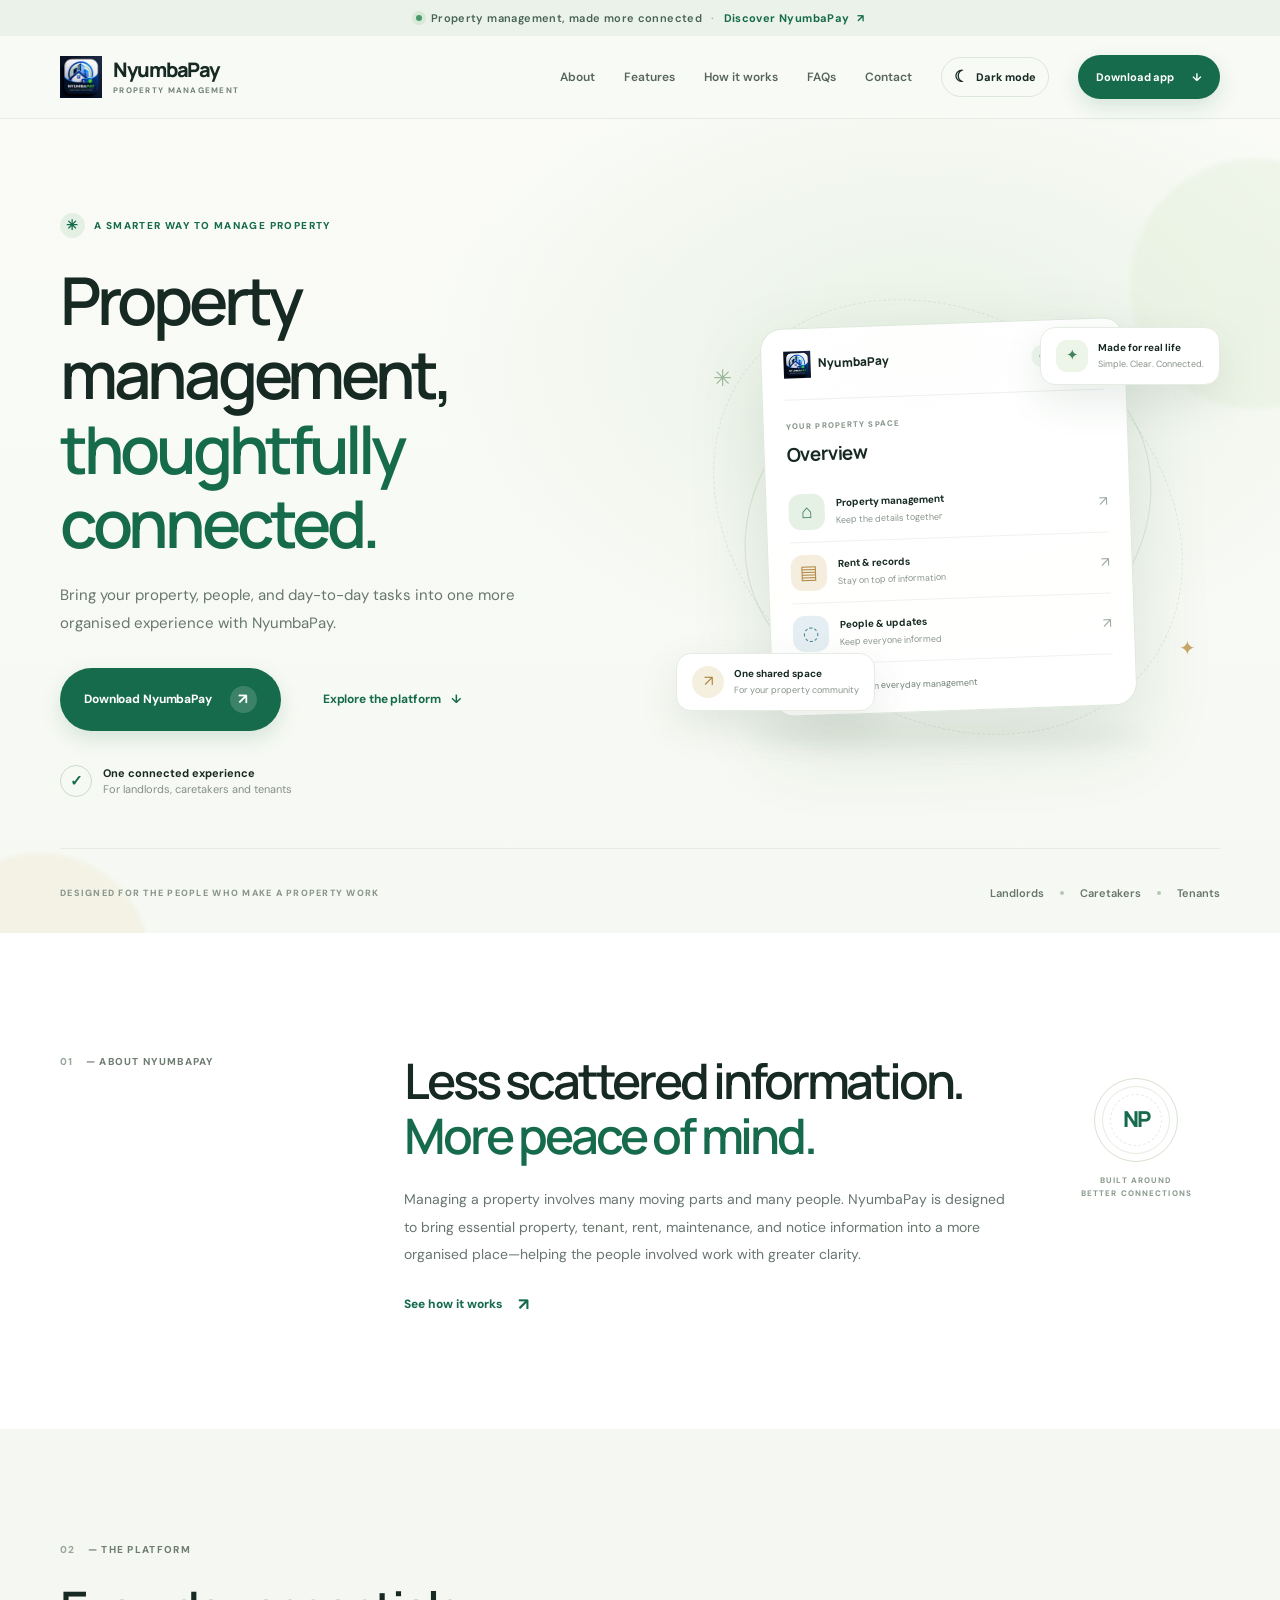
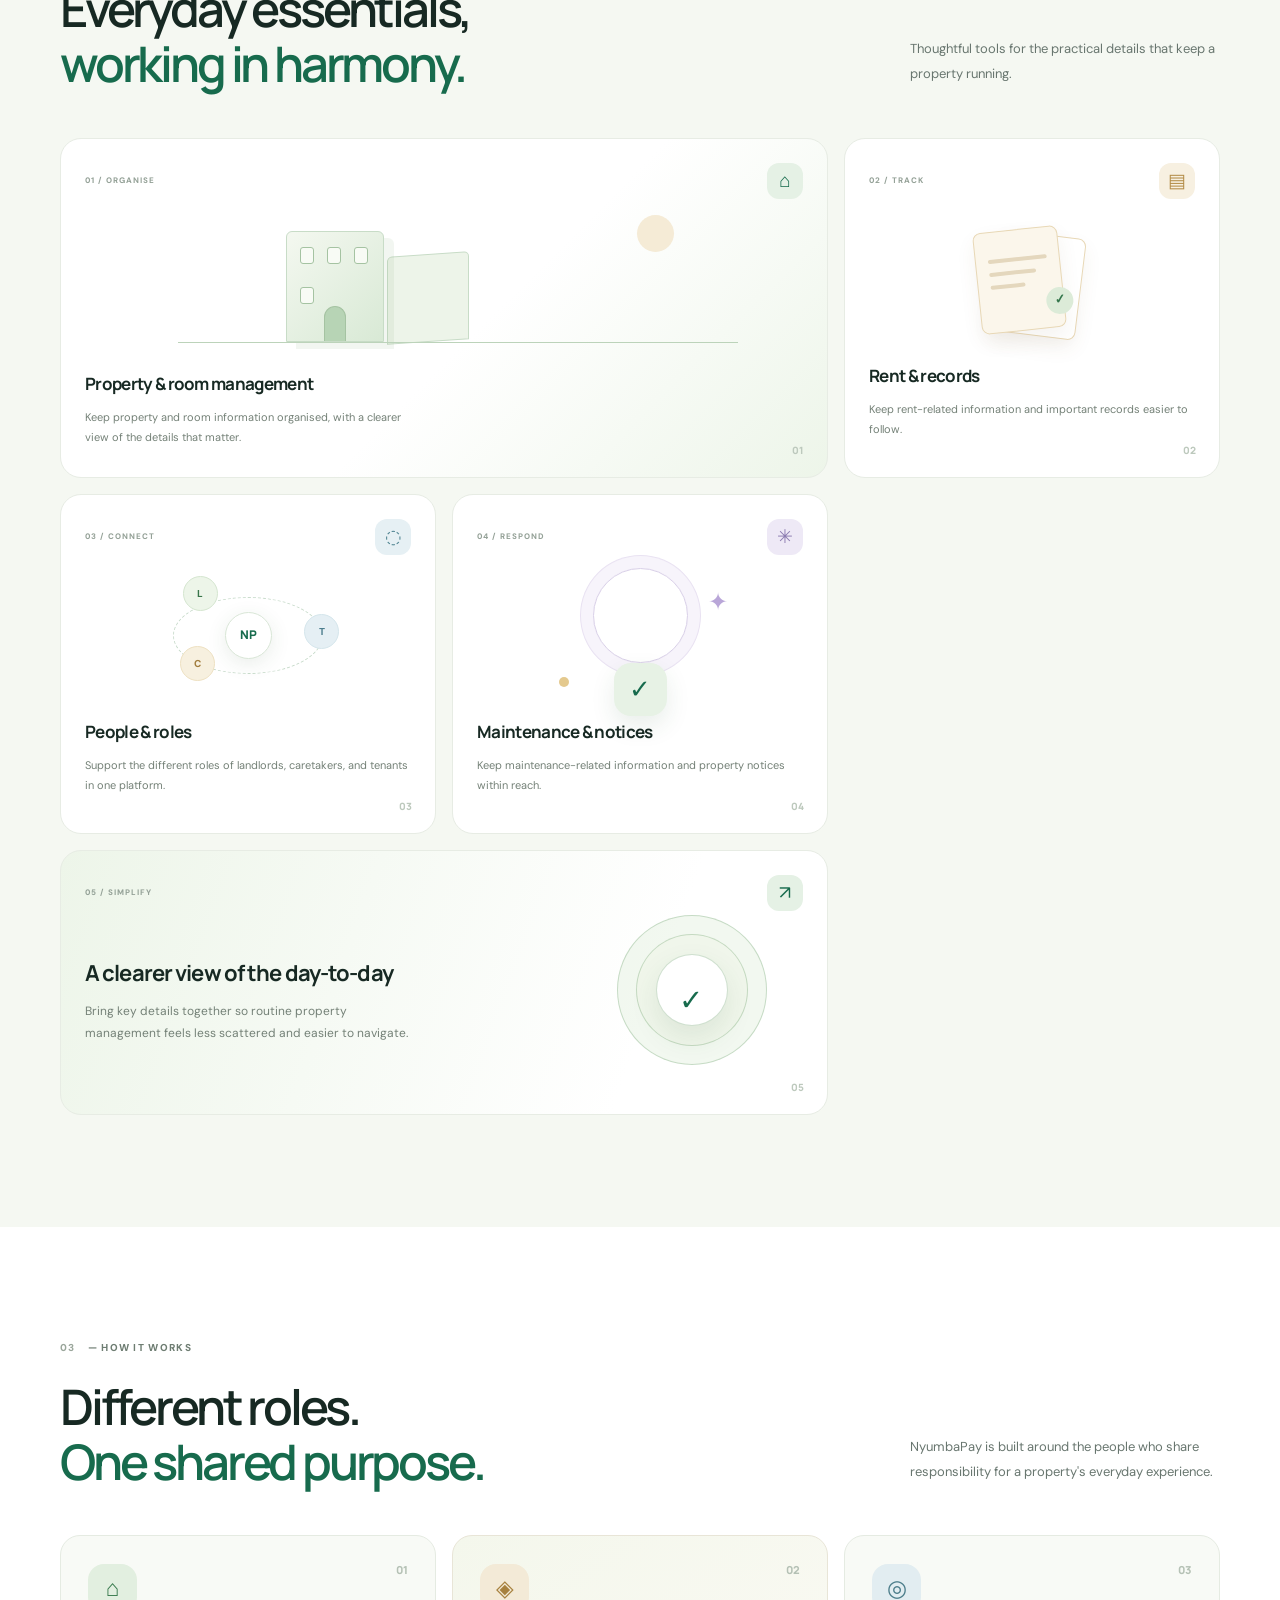
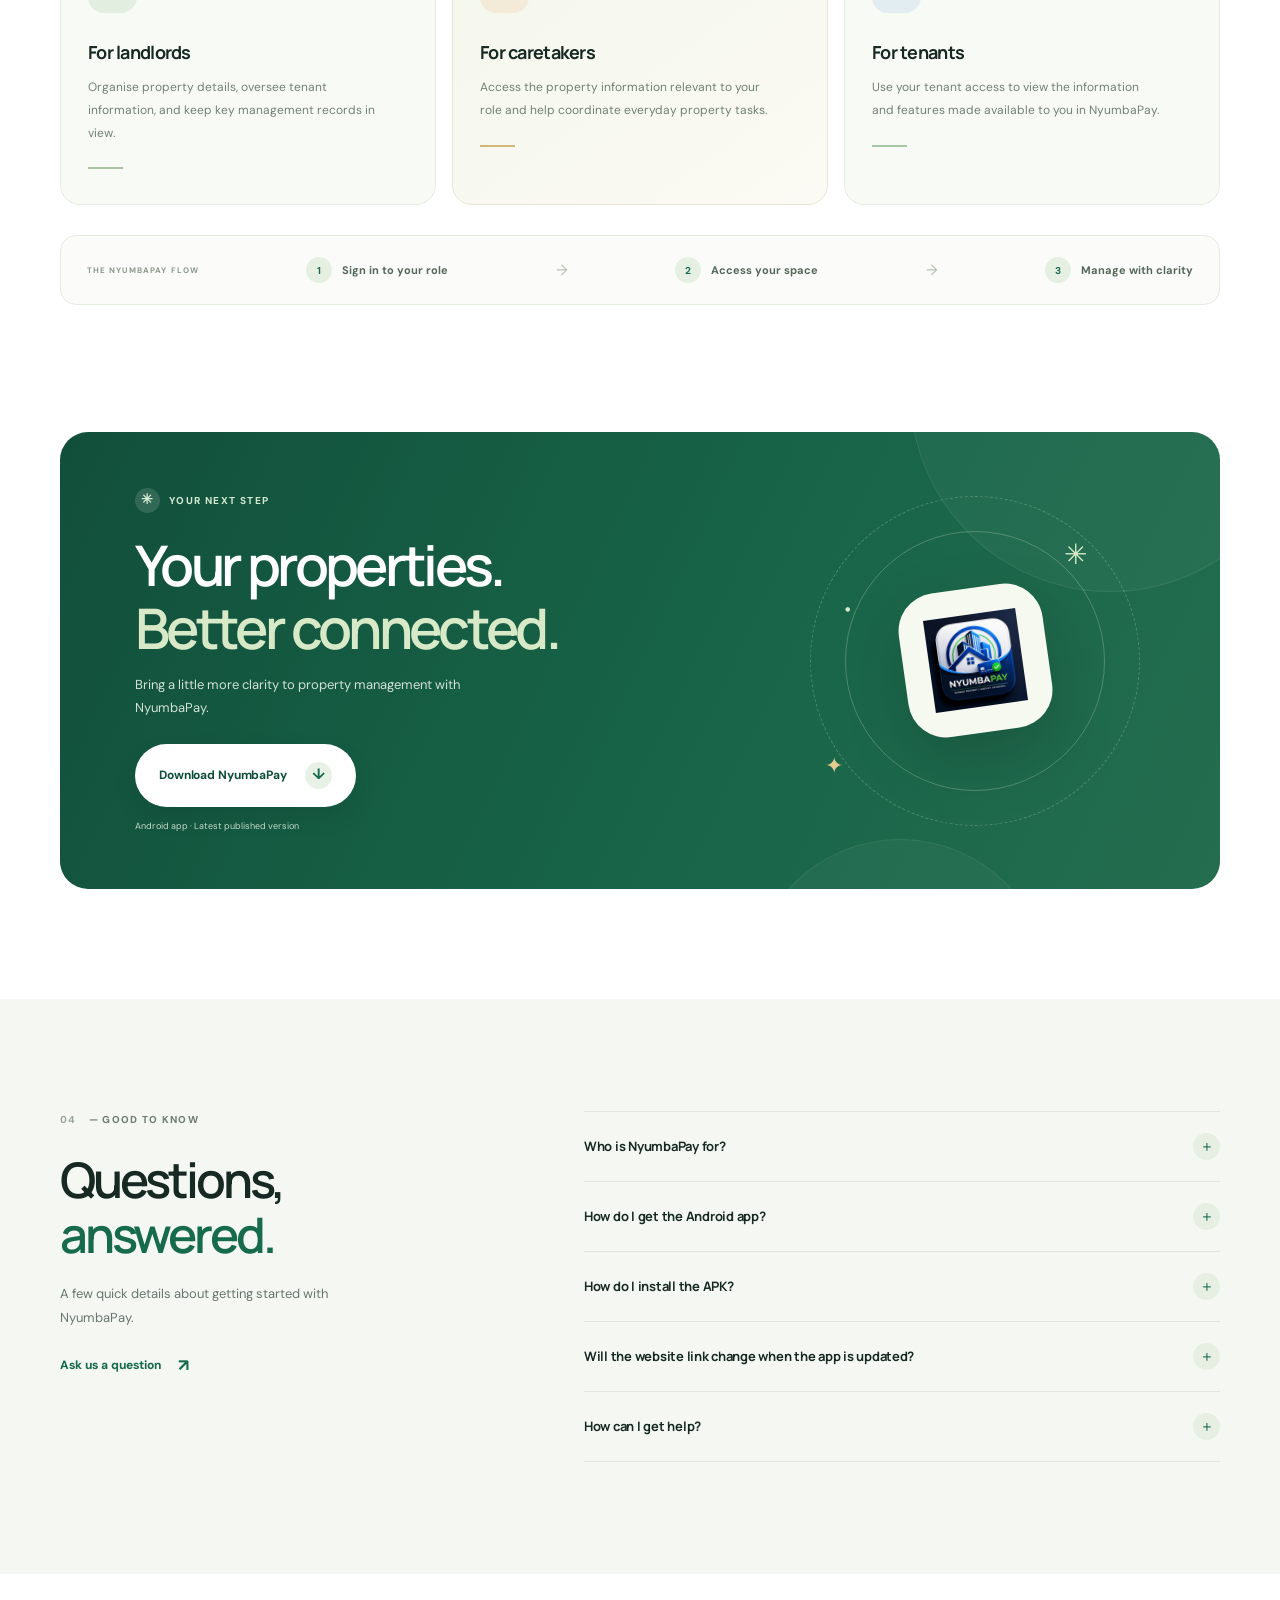
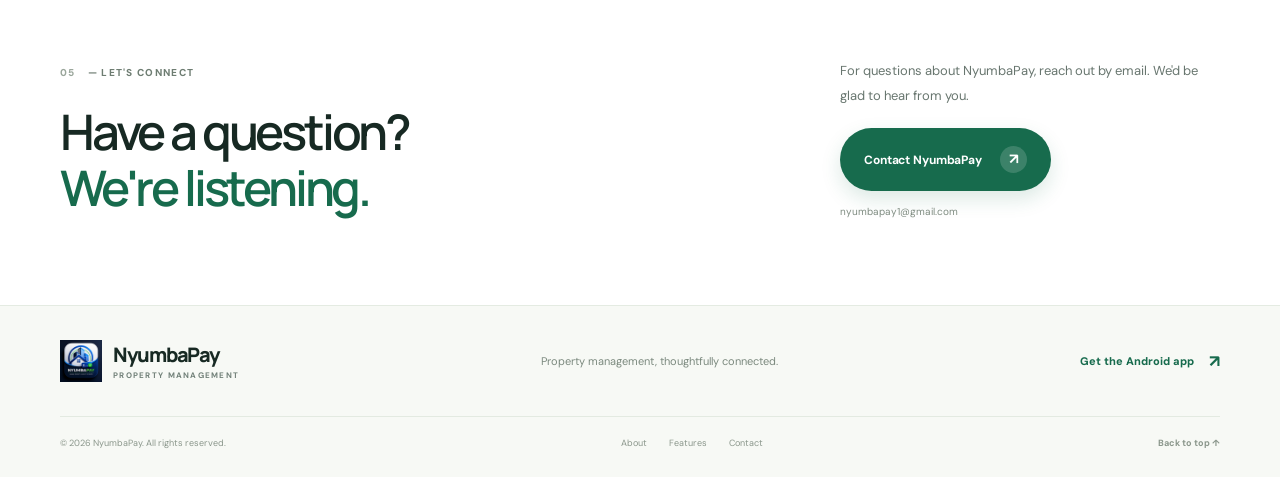
==== commit 1962ff84: "Add files via upload" ====
--- a/index.html
+++ b/index.html
@@ -3,134 +3,213 @@
 <head>
   <meta charset="utf-8">
   <meta name="viewport" content="width=device-width, initial-scale=1">
-  <meta name="theme-color" content="#050914">
-  <meta name="description" content="NyumbaPay brings property, room, tenant, rent and everyday property operations into a clearer workflow. Download the official Android app.">
-  <meta property="og:title" content="NyumbaPay — Property Management, Reimagined">
-  <meta property="og:description" content="A clearer way to manage properties, people and everyday rental operations.">
-  <meta property="og:type" content="website">
-  <title>NyumbaPay — Property Management, Reimagined</title>
-  <link rel="icon" type="image/svg+xml" href="nyumbapay-mark.svg">
+  <meta name="theme-color" content="#f8faf6" id="theme-color-meta">
+  <script>try{const t=localStorage.getItem("nyumbapay-theme");if(t==="dark"||t==="light"){document.documentElement.dataset.theme=t}else if(window.matchMedia("(prefers-color-scheme: dark)").matches){document.documentElement.dataset.theme="dark"}}catch(e){}</script>
+  <meta name="description" content="NyumbaPay helps landlords, caretakers, and tenants keep property management organised and connected.">
+  <title>NyumbaPay — Property management, thoughtfully connected</title>
+  <link rel="icon" type="image/png" href="nyumbapay-app-icon.png">
+  <link rel="apple-touch-icon" href="nyumbapay-app-icon.png">
   <link rel="preconnect" href="https://fonts.googleapis.com">
   <link rel="preconnect" href="https://fonts.gstatic.com" crossorigin>
-  <link href="https://fonts.googleapis.com/css2?family=DM+Mono:wght@400;500&family=Manrope:wght@400;500;600;700;800&display=swap" rel="stylesheet">
+  <link href="https://fonts.googleapis.com/css2?family=DM+Sans:wght@400;500;600;700&family=Manrope:wght@400;500;600;700;800&display=swap" rel="stylesheet">
   <link rel="stylesheet" href="styles.css">
 </head>
 <body>
-  <div class="space-grid" aria-hidden="true"></div>
-  <div class="ambient ambient-a" aria-hidden="true"></div>
-  <div class="ambient ambient-b" aria-hidden="true"></div>
-  <div class="ambient ambient-c" aria-hidden="true"></div>
-
-  <div class="topline"><span class="live-dot"></span><span>NYUMBAPAY</span><i></i><span>OFFICIAL ANDROID APP</span><span class="topline-right">PROPERTY OPERATIONS, EVOLVED <b>↗</b></span></div>
-
-  <header class="header">
-    <a class="brand" href="#home" aria-label="NyumbaPay home">
-      <span class="brand-mark"><img src="nyumbapay-mark.svg" alt="" width="38" height="38"></span>
-      <span class="brand-text">Nyumba<span>Pay</span><small>PROPERTY MANAGEMENT PLATFORM</small></span>
-    </a>
-    <button class="menu-toggle" id="menuToggle" aria-label="Open navigation" aria-expanded="false" aria-controls="siteNav"><span></span><span></span></button>
-    <nav class="navigation" id="siteNav" aria-label="Main navigation">
-      <a href="#platform">Platform</a>
-      <a href="#landlords">Landlords</a>
-      <a href="#caretakers">Caretakers</a>
-      <a href="#communication">Communication</a>
-      <a href="#about">About</a>
-      <a href="#contact">Contact</a>
-      <a class="nav-download" href="https://github.com/Eugen512/NyumbaPay-Downloads/releases/download/v1.0.0/NyumbaPay.apk" download="NyumbaPay.apk" data-download>Get the app <span>↗</span></a>
-    </nav>
+  <div class="announcement">
+    <span class="announcement-dot"></span>
+    Property management, made more connected
+    <span class="announcement-divider">·</span>
+    <a href="#features">Discover NyumbaPay <span aria-hidden="true">↗</span></a>
+  </div>
+
+  <header class="site-header" id="top">
+    <div class="nav-wrap container">
+      <a class="brand" href="#top" aria-label="NyumbaPay home">
+        <img src="nyumbapay-app-icon.png" alt="" width="42" height="42">
+        <span class="brand-copy"><strong>NyumbaPay</strong><small>PROPERTY MANAGEMENT</small></span>
+      </a>
+      <button class="menu-toggle" type="button" aria-label="Open navigation" aria-expanded="false">
+        <span></span><span></span>
+      </button>
+      <nav class="nav-links" aria-label="Main navigation">
+        <a href="#about">About</a>
+        <a href="#features">Features</a>
+        <a href="#how-it-works">How it works</a>
+        <a href="#faq">FAQs</a>
+        <a href="#contact">Contact</a>
+        <button class="theme-toggle" type="button" aria-label="Switch to dark mode" title="Switch theme"><span class="theme-icon" aria-hidden="true">☾</span><span class="theme-label">Dark mode</span></button>
+        <a class="button button-small button-primary nav-download" href="https://github.com/Eugen512/NyumbaPay-Downloads/releases/latest/download/NyumbaPay.apk">Download app <span aria-hidden="true">↓</span></a>
+      </nav>
+    </div>
   </header>
 
   <main>
-    <section class="hero shell" id="home">
-      <div class="hero-copy reveal">
-        <div class="eyebrow"><span></span> A NEW STANDARD FOR RENTAL OPERATIONS</div>
-        <h1>Your properties.<br>Your people.<br><em>A clearer future.</em></h1>
-        <p class="hero-lead">A modern way to bring property records, rooms, tenants and everyday rental work into one organised experience.</p>
-        <div class="hero-buttons">
-          <a class="download-btn" href="https://github.com/Eugen512/NyumbaPay-Downloads/releases/download/v1.0.0/NyumbaPay.apk" download="NyumbaPay.apk" data-download>
-            <span class="download-glyph"><svg viewBox="0 0 24 24" aria-hidden="true"><path d="M12 3v11m0 0 4-4m-4 4-4-4M5 17v3h14v-3"/></svg></span>
-            <span class="button-copy"><strong>Download NyumbaPay</strong><small>Android APK · Version 1.0.0</small></span>
-            <span class="button-arrow">↘</span>
-          </a>
-          <a class="text-link" href="#platform">Explore the platform <span>↓</span></a>
-        </div>
-        <div class="secure-note"><span>✓</span> Official download <i></i> Android installation</div>
-      </div>
-
-      <div class="hero-visual reveal" aria-label="Stylised NyumbaPay property interface illustration">
-        <div class="orbit orbit-a"></div><div class="orbit orbit-b"></div><div class="orbit orbit-c"></div>
-        <div class="planet"><div class="planet-core"></div><div class="planet-latitude"></div><div class="planet-longitude"></div><b></b><i></i><em></em></div>
-        <div class="interface-panel">
-          <div class="panel-heading"><span><i class="live-dot"></i> PROPERTY OVERVIEW</span><small>NP / WORKSPACE</small></div>
-          <div class="wire-house"><svg viewBox="0 0 220 135" aria-hidden="true"><path d="M19 60 110 10l91 50M34 54v64h152V54M87 118V76h46v42M54 69h24v23H54zM142 69h24v23h-24z" fill="none" stroke="url(#lineGlow)" stroke-width="2" stroke-linecap="round" stroke-linejoin="round"/><path d="M12 124h196M39 130h142" stroke="#7ff5da" stroke-opacity=".35"/><path d="M110 10V2M19 60H7M201 60h12" stroke="#7ff5da" stroke-width="1.4"/></svg></div>
-          <div class="panel-status"><span><small>WORKSPACE</small><b>Organised</b></span><span><small>FOCUS</small><b>Property clarity</b></span></div>
-          <div class="panel-line"><span></span></div>
-          <div class="panel-footer"><span>PROPERTY SYSTEM</span><span>DESIGNED FOR PEOPLE <b>✳</b></span></div>
-        </div>
-        <div class="floating-panel panel-top"><span class="float-icon">⌂</span><span><small>YOUR SPACES</small><b>Properties &amp; rooms</b></span><strong>＋</strong></div>
-        <div class="floating-panel panel-bottom"><span class="float-icon cyan">◎</span><span><small>YOUR PEOPLE</small><b>Tenant records</b></span><strong>↗</strong></div>
-        <div class="visual-code code-left">PROPERTY SYSTEM / 01</div><div class="visual-code code-right">MADE FOR WHAT'S NEXT</div>
-      </div>
-    </section>
-
-    <div class="ticker"><div><span>PROPERTY CLARITY</span><b>✳</b><span>ROOM ORGANISATION</span><b>✳</b><span>TENANT RECORDS</span><b>✳</b><span>RENT OPERATIONS</span><b>✳</b><span>NOTICES &amp; MAINTENANCE</span><b>✳</b><span>PROPERTY CLARITY</span><b>✳</b><span>ROOM ORGANISATION</span><b>✳</b><span>TENANT RECORDS</span><b>✳</b><span>RENT OPERATIONS</span><b>✳</b><span>NOTICES &amp; MAINTENANCE</span><b>✳</b></div></div>
-
-    <section class="section shell" id="platform">
-      <div class="section-heading reveal"><div class="eyebrow"><span></span> THE PLATFORM</div><h2>Everything important,<br><em>more in sync.</em></h2><p>Rental management involves people, spaces and tasks that need to stay connected. NyumbaPay is designed to give those essentials a clearer place to live.</p></div>
-      <div class="feature-grid">
-        <article class="feature-card reveal"><div class="feature-meta"><span>01 / SPACES</span><span>⌂</span></div><div class="feature-art rooms-art"><div class="room-map"><i></i><i></i><i></i><i></i><i></i><i></i></div><small>ROOMS · SPACES · RECORDS</small></div><h3>Know your spaces.</h3><p>Organise properties and rooms, and keep essential occupancy information easier to follow.</p></article>
-        <article class="feature-card reveal"><div class="feature-meta"><span>02 / PEOPLE</span><span>◎</span></div><div class="feature-art people-art"><div class="people-ring r1"></div><div class="people-ring r2"></div><div class="people-core">NP</div><label>TENANTS</label><label>TEAM</label></div><h3>Keep people in view.</h3><p>Maintain tenant records and connect each tenant to the relevant property and room.</p></article>
-        <article class="feature-card reveal"><div class="feature-meta"><span>03 / OPERATIONS</span><span>↗</span></div><div class="feature-art operations-art"><div class="mini-window"><div class="window-bar"><i></i><i></i><i></i><small>DAILY OPERATIONS</small></div><p><span>Rent records</span><b></b></p><p><span>Maintenance</span><b class="blue"></b></p><p><span>Notices</span><b class="purple"></b></p></div></div><h3>Move the day forward.</h3><p>Keep track of everyday rental work with supported payment records, notices and maintenance workflows.</p></article>
-      </div>
-    </section>
-
-    <section class="workflow-section section">
-      <div class="shell workflow-grid" id="landlords">
-        <div class="workflow-intro reveal"><div class="eyebrow"><span></span> FOR LANDLORDS</div><h2>A stronger overview<br><em>starts here.</em></h2><p>Build a consistent structure for your rental property—from the first room record to ongoing tenant operations.</p><div class="signature-card"><span>⌂</span><div><b>LANDLORD WORKSPACE</b><small>Structure · Visibility · Oversight</small></div></div></div>
-        <div class="steps">
-          <article class="step reveal"><span>01</span><div><h3>Create your property</h3><p>Add the property first so rooms, occupants and related records have a clear home.</p></div><b>⌂</b></article>
-          <article class="step reveal"><span>02</span><div><h3>Add and organise rooms</h3><p>Set up the room list and maintain room and occupancy information.</p></div><b>▦</b></article>
-          <article class="step reveal"><span>03</span><div><h3>Register tenant details</h3><p>Add the tenant and associate them with the correct property and room. Tenant access is subject to the app's account activation and payment process.</p></div><b>◎</b></article>
-          <article class="step reveal"><span>04</span><div><h3>Manage ongoing operations</h3><p>Return to tenant records, rent operations, notices, maintenance and account management as needed.</p></div><b>↗</b></article>
-        </div>
-      </div>
-    </section>
-
-    <section class="section shell caretaker-section" id="caretakers">
-      <div class="caretaker-visual reveal"><div class="caretaker-grid"></div><div class="caretaker-orbit"></div><div class="assigned-card"><div class="assigned-head"><span>ASSIGNED WORKSPACE</span><b>⌑</b></div><div class="assigned-icon"><svg viewBox="0 0 80 80" aria-hidden="true"><path d="M10 38 40 12l30 26M18 32v35h44V32M32 67V47h16v20" fill="none" stroke="currentColor" stroke-width="2.2" stroke-linecap="round" stroke-linejoin="round"/><circle cx="62" cy="18" r="8" fill="#74f5cb" fill-opacity=".13" stroke="#74f5cb"/><path d="m58 18 3 3 5-6" stroke="#74f5cb" stroke-width="1.5" fill="none"/></svg></div><strong>Your property.<br><em>Your responsibilities.</em></strong><div class="assigned-foot"><span>ROLE-BASED ACCESS</span><span><i class="live-dot"></i> ASSIGNED</span></div></div><div class="assigned-chip"><b>✓</b> Access depends on assigned role</div></div>
-      <div class="caretaker-copy reveal"><div class="eyebrow"><span></span> FOR CARETAKERS</div><h2>Closer to the work.<br><em>Clear on the role.</em></h2><p>Caretakers sign in with their assigned credentials and work within the property access and permissions configured for their account.</p><div class="caretaker-points"><div><b>01</b><span><strong>Access your assigned property</strong><small>Sign in using caretaker credentials, not the landlord's account.</small></span></div><div><b>02</b><span><strong>Support daily property tasks</strong><small>Handle tenant and property actions made available to your role.</small></span></div><div><b>03</b><span><strong>Follow up on important issues</strong><small>Use the notice and maintenance workflows supported by your account.</small></span></div></div></div>
-    </section>
-
-    <section class="section comm-section" id="communication"><div class="shell comm-grid">
-      <div class="comm-copy reveal"><div class="eyebrow"><span></span> COMMUNICATION WITH CONTEXT</div><h2>Keep important<br><em>things moving.</em></h2><p>Property updates are more useful when they connect to the place, tenant or issue they concern. NyumbaPay brings everyday property records and supported notice and maintenance workflows into a clearer routine.</p><div class="comm-note"><b>✳</b><p><strong>Clarity helps everyone.</strong><br>Use the communication and update features available in your app version for relevant property notices and maintenance follow-up.</p></div></div>
-      <div class="comm-visual reveal" aria-label="Illustration of a property update and maintenance workflow"><div class="comm-mesh"></div><div class="message-card"><span class="message-icon">▤</span><div><small>PROPERTY UPDATE</small><strong>Notice or update</strong><p>Information with context</p></div><i>↗</i></div><div class="connector"><b></b><b></b><b></b></div><div class="message-card secondary"><span class="message-icon">⌁</span><div><small>PROPERTY CARE</small><strong>Maintenance follow-up</strong><p>Issue → action → update</p></div><i>✓</i></div><div class="comm-caption"><span></span> PRACTICAL PROPERTY COMMUNICATION</div></div>
-    </div></section>
-
-    <section class="section shell about-section" id="about"><div class="about-panel reveal">
-      <div class="about-art"><div class="about-ring ring-1"></div><div class="about-ring ring-2"></div><div class="about-core">NP<span>✳</span></div></div>
-      <div class="about-copy"><div class="eyebrow"><span></span> ABOUT NYUMBAPAY</div><h2>Modern tools.<br><em>Real-world needs.</em></h2><p>NyumbaPay is a property management application built to help landlords, caretakers and tenants navigate the everyday details of rental living with more structure and clarity.</p><p>Our aim is to make property operations more organised and understandable—connecting the information people need to manage spaces, maintain records and keep work moving.</p><div class="about-sign"><i></i><span>NYUMBAPAY <small>PROPERTY MANAGEMENT, REIMAGINED</small></span></div></div>
-    </div></section>
-
-    <section class="section shell faq-section" id="faq"><div class="faq-grid">
-      <div class="faq-heading reveal"><div class="eyebrow"><span></span> QUICK ANSWERS</div><h2>Before you<br><em>get started.</em></h2><p>Helpful details for installing and using NyumbaPay.</p></div>
-      <div class="faq-list reveal">
-        <details><summary>How do I install NyumbaPay? <span>＋</span></summary><div>Tap Download NyumbaPay to download the official APK. Open the downloaded file and follow Android's prompts. Depending on your phone, you may need to allow installation from the browser or file manager you used. Only install a file obtained from the official release link.</div></details>
-        <details><summary>How does a landlord add a tenant? <span>＋</span></summary><div>Set up the property, create its rooms, then add tenant details and associate the tenant with the relevant room. Tenant access and credentials depend on the activation and payment process in the app.</div></details>
-        <details><summary>Can a caretaker use the landlord's login? <span>＋</span></summary><div>No. Caretakers should use their own assigned caretaker credentials. Available tasks depend on the permissions configured for their account.</div></details>
-        <details><summary>Does NyumbaPay include live instant chat? <span>＋</span></summary><div>This website does not promise a separate live-chat service. NyumbaPay focuses on property records and the notice and maintenance workflows available in the app. Use the communication features present in your installed version.</div></details>
-        <details><summary>Is this the official download? <span>＋</span></summary><div>Yes. The download button links directly to the NyumbaPay APK asset on the NyumbaPay-Downloads GitHub release. The button does not display the raw address as its visible text.</div></details>
-      </div>
-    </div></section>
-
-    <section class="section shell contact-section" id="contact"><div class="contact-panel reveal">
-      <div class="contact-copy"><div class="eyebrow"><span></span> CONTACT NYUMBAPAY</div><h2>We're listening.<br><em>Let's connect.</em></h2><p>Questions about the app, feedback or need help getting started? Reach the NyumbaPay team by email.</p><a class="email-link" href="mailto:nyumbapay1@gmail.com?subject=NyumbaPay%20Enquiry"><span class="email-icon">✉</span><span><small>EMAIL OUR TEAM</small><strong>nyumbapay1@gmail.com</strong></span><b>↗</b></a><small class="email-note">Opens your email app so you can write and send a message.</small></div>
-      <div class="contact-art" aria-hidden="true"><div class="contact-orbit one"></div><div class="contact-orbit two"></div><div class="contact-halo"></div><div class="contact-node"><span>✉</span><div><small>OPEN CHANNEL</small><strong>Let's talk NyumbaPay.</strong><em>Questions · Feedback · Support</em></div><i class="live-dot"></i></div><small class="contact-code">NP / CONTACT NODE</small></div>
-    </div></section>
-
-    <section class="section shell final-section" id="download"><div class="final-panel reveal"><div class="final-stars" aria-hidden="true"><i></i><i></i><i></i><i></i><i></i><i></i><i></i><i></i></div><div class="final-halo"></div><div class="final-content"><div class="eyebrow"><span></span> AVAILABLE FOR ANDROID</div><h2>Make room for<br><em>a better workflow.</em></h2><p>Bring your rental property operations into a clearer routine with NyumbaPay.</p><a class="download-btn final-download" href="https://github.com/Eugen512/NyumbaPay-Downloads/releases/download/v1.0.0/NyumbaPay.apk" download="NyumbaPay.apk" data-download><span class="download-glyph"><svg viewBox="0 0 24 24" aria-hidden="true"><path d="M12 3v11m0 0 4-4m-4 4-4-4M5 17v3h14v-3"/></svg></span><span class="button-copy"><strong>Download NyumbaPay</strong><small>Android APK · Version 1.0.0</small></span><span class="button-arrow">↘</span></a><div class="final-meta"><span><i class="live-dot"></i> OFFICIAL DOWNLOAD</span><span>VERSION 1.0.0</span></div></div></div></section>
+    <section class="hero section-pad">
+      <div class="hero-glow hero-glow-one"></div>
+      <div class="hero-glow hero-glow-two"></div>
+      <div class="container hero-grid">
+        <div class="hero-copy reveal">
+          <div class="eyebrow"><span class="eyebrow-icon">✳</span> A smarter way to manage property</div>
+          <h1>Property management,<br><span>thoughtfully connected.</span></h1>
+          <p class="hero-lede">Bring your property, people, and day-to-day tasks into one more organised experience with NyumbaPay.</p>
+          <div class="hero-actions">
+            <a class="button button-primary button-large" href="https://github.com/Eugen512/NyumbaPay-Downloads/releases/latest/download/NyumbaPay.apk">Download NyumbaPay <span class="button-arrow" aria-hidden="true">↗</span></a>
+            <a class="button button-quiet button-large" href="#features">Explore the platform <span aria-hidden="true">↓</span></a>
+          </div>
+          <div class="hero-proof">
+            <div class="proof-icon"><span>✓</span></div>
+            <p><strong>One connected experience</strong><br><span>For landlords, caretakers and tenants</span></p>
+          </div>
+        </div>
+
+        <div class="hero-art reveal" aria-label="Abstract illustration representing connected property management">
+          <div class="art-orbit orbit-one"></div>
+          <div class="art-orbit orbit-two"></div>
+          <div class="art-spark spark-one">✳</div><div class="art-spark spark-two">✦</div>
+          <div class="dashboard-card">
+            <div class="dashboard-top">
+              <div class="mini-brand"><img src="nyumbapay-app-icon.png" alt="" width="27" height="27"><span>NyumbaPay</span></div>
+              <span class="live-pill"><i></i> Connected</span>
+            </div>
+            <div class="dashboard-heading"><span>YOUR PROPERTY SPACE</span><b>Overview</b></div>
+            <div class="dashboard-feature">
+              <div class="feature-symbol green-symbol">⌂</div>
+              <div><strong>Property management</strong><small>Keep the details together</small></div>
+              <span class="row-arrow">↗</span>
+            </div>
+            <div class="dashboard-feature">
+              <div class="feature-symbol gold-symbol">▤</div>
+              <div><strong>Rent &amp; records</strong><small>Stay on top of information</small></div>
+              <span class="row-arrow">↗</span>
+            </div>
+            <div class="dashboard-feature">
+              <div class="feature-symbol blue-symbol">◌</div>
+              <div><strong>People &amp; updates</strong><small>Keep everyone informed</small></div>
+              <span class="row-arrow">↗</span>
+            </div>
+            <div class="dashboard-bottom"><span class="bottom-check">✓</span> More clarity in everyday management</div>
+          </div>
+          <div class="floating-note note-top"><span class="note-icon">✦</span><span><b>Made for real life</b><small>Simple. Clear. Connected.</small></span></div>
+          <div class="floating-note note-bottom"><span class="note-round">↗</span><span><b>One shared space</b><small>For your property community</small></span></div>
+          <div class="art-base"></div>
+        </div>
+      </div>
+      <div class="container hero-bottom">
+        <span>DESIGNED FOR THE PEOPLE WHO MAKE A PROPERTY WORK</span>
+        <div class="role-tags"><span>Landlords</span><i></i><span>Caretakers</span><i></i><span>Tenants</span></div>
+      </div>
+    </section>
+
+    <section class="intro section-pad" id="about">
+      <div class="container intro-grid">
+        <div class="section-kicker reveal">01 <span>— ABOUT NYUMBAPAY</span></div>
+        <div class="intro-content reveal">
+          <h2>Less scattered information.<br><span>More peace of mind.</span></h2>
+          <p>Managing a property involves many moving parts and many people. NyumbaPay is designed to bring essential property, tenant, rent, maintenance, and notice information into a more organised place—helping the people involved work with greater clarity.</p>
+          <a class="text-link" href="#how-it-works">See how it works <span>↗</span></a>
+        </div>
+        <div class="intro-stamp"><div class="stamp-ring"><span>NP</span></div><span>BUILT AROUND<br>BETTER CONNECTIONS</span></div>
+      </div>
+    </section>
+
+    <section class="features-section section-pad" id="features">
+      <div class="container">
+        <div class="section-heading reveal">
+          <div class="section-kicker">02 <span>— THE PLATFORM</span></div>
+          <div class="heading-row"><h2>Everyday essentials,<br><span>working in harmony.</span></h2><p>Thoughtful tools for the practical details that keep a property running.</p></div>
+        </div>
+        <div class="feature-grid">
+          <article class="feature-card feature-card-large reveal">
+            <div class="card-topline"><span class="card-index">01 / ORGANISE</span><span class="card-icon">⌂</span></div>
+            <div class="card-illustration property-illustration" aria-hidden="true"><div class="building building-back"></div><div class="building building-front"><i></i><i></i><i></i><i></i><b></b></div><div class="illustration-ground"></div><span class="illustration-orb"></span></div>
+            <h3>Property &amp; room management</h3>
+            <p>Keep property and room information organised, with a clearer view of the details that matter.</p>
+            <span class="card-number">01</span>
+          </article>
+          <article class="feature-card reveal">
+            <div class="card-topline"><span class="card-index">02 / TRACK</span><span class="card-icon gold-card-icon">▤</span></div>
+            <div class="card-illustration records-illustration" aria-hidden="true"><div class="record-sheet"><span></span><span></span><span></span><b>✓</b></div><div class="record-sheet sheet-back"></div></div>
+            <h3>Rent &amp; records</h3>
+            <p>Keep rent-related information and important records easier to follow.</p>
+            <span class="card-number">02</span>
+          </article>
+          <article class="feature-card reveal">
+            <div class="card-topline"><span class="card-index">03 / CONNECT</span><span class="card-icon blue-card-icon">◌</span></div>
+            <div class="card-illustration people-illustration" aria-hidden="true"><div class="connect-line"></div><div class="connect-node node-a">L</div><div class="connect-node node-b">C</div><div class="connect-node node-c">T</div><div class="connect-center">NP</div></div>
+            <h3>People &amp; roles</h3>
+            <p>Support the different roles of landlords, caretakers, and tenants in one platform.</p>
+            <span class="card-number">03</span>
+          </article>
+          <article class="feature-card reveal">
+            <div class="card-topline"><span class="card-index">04 / RESPOND</span><span class="card-icon lilac-card-icon">✳</span></div>
+            <div class="card-illustration maintenance-illustration" aria-hidden="true"><div class="maint-ring"></div><div class="maint-check">✓</div><span class="maint-spark">✦</span><span class="maint-dot"></span></div>
+            <h3>Maintenance &amp; notices</h3>
+            <p>Keep maintenance-related information and property notices within reach.</p>
+            <span class="card-number">04</span>
+          </article>
+          <article class="feature-card feature-card-wide reveal">
+            <div class="card-topline"><span class="card-index">05 / SIMPLIFY</span><span class="card-icon">↗</span></div>
+            <div class="wide-card-content"><div><h3>A clearer view of the day-to-day</h3><p>Bring key details together so routine property management feels less scattered and easier to navigate.</p></div><div class="wide-visual" aria-hidden="true"><div class="wide-circle circle-one"></div><div class="wide-circle circle-two"></div><div class="wide-circle circle-three"></div><div class="wide-check">✓</div></div></div>
+            <span class="card-number">05</span>
+          </article>
+        </div>
+      </div>
+    </section>
+
+    <section class="roles-section section-pad" id="how-it-works">
+      <div class="container">
+        <div class="section-heading reveal">
+          <div class="section-kicker">03 <span>— HOW IT WORKS</span></div>
+          <div class="heading-row"><h2>Different roles.<br><span>One shared purpose.</span></h2><p>NyumbaPay is built around the people who share responsibility for a property's everyday experience.</p></div>
+        </div>
+        <div class="roles-grid">
+          <article class="role-card reveal"><div class="role-num">01</div><div class="role-symbol role-symbol-green">⌂</div><h3>For landlords</h3><p>Organise property details, oversee tenant information, and keep key management records in view.</p><span class="role-line"></span></article>
+          <article class="role-card role-card-featured reveal"><div class="role-num">02</div><div class="role-symbol role-symbol-gold">◈</div><h3>For caretakers</h3><p>Access the property information relevant to your role and help coordinate everyday property tasks.</p><span class="role-line"></span></article>
+          <article class="role-card reveal"><div class="role-num">03</div><div class="role-symbol role-symbol-blue">◎</div><h3>For tenants</h3><p>Use your tenant access to view the information and features made available to you in NyumbaPay.</p><span class="role-line"></span></article>
+        </div>
+        <div class="process-strip reveal"><span class="process-label">THE NYUMBAPAY FLOW</span><div class="process-step"><i>1</i><span>Sign in to your role</span></div><b class="process-connector">→</b><div class="process-step"><i>2</i><span>Access your space</span></div><b class="process-connector">→</b><div class="process-step"><i>3</i><span>Manage with clarity</span></div></div>
+      </div>
+    </section>
+
+    <section class="download-section section-pad">
+      <div class="container">
+        <div class="download-panel reveal">
+          <div class="download-decoration decoration-one"></div><div class="download-decoration decoration-two"></div>
+          <div class="download-copy"><div class="eyebrow eyebrow-light"><span class="eyebrow-icon">✳</span> YOUR NEXT STEP</div><h2>Your properties.<br><span>Better connected.</span></h2><p>Bring a little more clarity to property management with NyumbaPay.</p><a class="button button-light button-large" href="https://github.com/Eugen512/NyumbaPay-Downloads/releases/latest/download/NyumbaPay.apk">Download NyumbaPay <span class="button-arrow" aria-hidden="true">↓</span></a><small class="download-note">Android app · Latest published version</small></div>
+          <div class="download-mark" aria-hidden="true"><div class="download-mark-ring ring-a"></div><div class="download-mark-ring ring-b"></div><div class="download-mark-core"><img src="nyumbapay-app-icon.png" alt="NyumbaPay app icon"></div><span class="download-star star-a">✳</span><span class="download-star star-b">✦</span><span class="download-star star-c">·</span></div>
+        </div>
+      </div>
+    </section>
+
+    <section class="faq-section section-pad" id="faq">
+      <div class="container faq-grid">
+        <div class="faq-intro reveal"><div class="section-kicker">04 <span>— GOOD TO KNOW</span></div><h2>Questions,<br><span>answered.</span></h2><p>A few quick details about getting started with NyumbaPay.</p><a class="text-link" href="mailto:nyumbapay1@gmail.com">Ask us a question <span>↗</span></a></div>
+        <div class="faq-list reveal">
+          <details><summary>Who is NyumbaPay for?<span class="faq-plus">+</span></summary><p>NyumbaPay is designed for landlords, caretakers, and tenants, with access and features based on each user's role.</p></details>
+          <details><summary>How do I get the Android app?<span class="faq-plus">+</span></summary><p>Use any Download NyumbaPay button on this website to download the latest published Android APK.</p></details>
+          <details><summary>How do I install the APK?<span class="faq-plus">+</span></summary><p>After downloading, open the APK on your Android device and follow the installation prompts. Android may ask you to allow installation from the app or browser you used to download it. Only install apps you trust.</p></details>
+          <details><summary>Will the website link change when the app is updated?<span class="faq-plus">+</span></summary><p>The download button uses the latest-release link. When a newer APK is published as a GitHub release with the filename NyumbaPay.apk, the same website button can direct visitors to that latest release.</p></details>
+          <details><summary>How can I get help?<span class="faq-plus">+</span></summary><p>Email the NyumbaPay team at nyumbapay1@gmail.com and include a short description of your question.</p></details>
+        </div>
+      </div>
+    </section>
+
+    <section class="contact-section" id="contact">
+      <div class="container contact-row">
+        <div><div class="section-kicker">05 <span>— LET'S CONNECT</span></div><h2>Have a question?<br><span>We're listening.</span></h2></div>
+        <div class="contact-action"><p>For questions about NyumbaPay, reach out by email. We'd be glad to hear from you.</p><a class="button button-primary button-large" href="mailto:nyumbapay1@gmail.com">Contact NyumbaPay <span class="button-arrow" aria-hidden="true">↗</span></a><span class="contact-email">nyumbapay1@gmail.com</span></div>
+      </div>
+    </section>
   </main>
 
-  <footer class="footer"><div class="footer-main"><a class="brand" href="#home"><span class="brand-mark"><img src="nyumbapay-mark.svg" alt="" width="34" height="34"></span><span class="brand-text">Nyumba<span>Pay</span><small>PROPERTY MANAGEMENT PLATFORM</small></span></a><p>Property management, reimagined.</p><a href="mailto:nyumbapay1@gmail.com">nyumbapay1@gmail.com</a><a class="back-top" href="#home">Back to top ↑</a></div><div class="footer-bottom"><span>© <span id="year"></span> NyumbaPay. All rights reserved.</span><span>BUILT FOR A CLEARER FUTURE</span></div></footer>
+  <footer class="site-footer">
+    <div class="container footer-main">
+      <a class="brand footer-brand" href="#top"><img src="nyumbapay-app-icon.png" alt="" width="42" height="42"><span class="brand-copy"><strong>NyumbaPay</strong><small>PROPERTY MANAGEMENT</small></span></a>
+      <p>Property management, thoughtfully connected.</p>
+      <a class="footer-download" href="https://github.com/Eugen512/NyumbaPay-Downloads/releases/latest/download/NyumbaPay.apk">Get the Android app <span>↗</span></a>
+    </div>
+    <div class="container footer-bottom"><span>© <span id="year">2026</span> NyumbaPay. All rights reserved.</span><div><a href="#about">About</a><a href="#features">Features</a><a href="#contact">Contact</a></div><a class="back-top" href="#top">Back to top ↑</a></div>
+  </footer>
   <script src="script.js"></script>
 </body>
 </html>
--- a/styles.css
+++ b/styles.css
@@ -1,25 +1,153 @@
- :root{--bg:#050914;--panel:#091626;--text:#eff9ff;--muted:#92a7bb;--line:rgba(163,204,228,.14);--mint:#81f8ce;--cyan:#79dbff;--violet:#aaa0ff;--mono:"DM Mono",monospace;--sans:Manrope,system-ui,sans-serif}
-*{box-sizing:border-box}html{min-width:320px;scroll-behavior:smooth;scroll-padding-top:90px}body{margin:0;overflow-x:hidden;background:var(--bg);color:var(--text);font-family:var(--sans);-webkit-font-smoothing:antialiased}a{color:inherit}button{font:inherit}
-.space-grid{position:fixed;inset:0;pointer-events:none;z-index:0;opacity:.15;background-image:linear-gradient(rgba(134,185,224,.12) 1px,transparent 1px),linear-gradient(90deg,rgba(134,185,224,.12) 1px,transparent 1px);background-size:72px 72px;mask-image:linear-gradient(#000,transparent 72%)}body:after{content:"";position:fixed;inset:0;z-index:0;pointer-events:none;opacity:.12;background-image:radial-gradient(rgba(196,225,255,.5) .5px,transparent .7px);background-size:5px 5px}
-.ambient{position:absolute;z-index:0;pointer-events:none;border-radius:50%;filter:blur(2px)}.ambient-a{top:230px;right:-240px;width:690px;height:690px;background:radial-gradient(circle,rgba(20,220,181,.12),rgba(40,84,169,.05) 44%,transparent 70%)}.ambient-b{top:1440px;left:-330px;width:720px;height:720px;background:radial-gradient(circle,rgba(43,151,255,.09),transparent 70%)}.ambient-c{top:3000px;right:-300px;width:640px;height:640px;background:radial-gradient(circle,rgba(119,82,255,.09),transparent 70%)}
-.topline{height:31px;display:flex;align-items:center;gap:11px;padding:0 5%;position:relative;z-index:5;border-bottom:1px solid rgba(147,202,224,.12);background:#08121e;color:#819aad;font:8px var(--mono);letter-spacing:.13em}.topline>i{height:11px;width:1px;background:var(--line)}.topline-right{margin-left:auto;color:#728b9e}.topline-right b{color:var(--mint);font-size:12px;margin-left:6px}.live-dot{display:inline-block;flex:none;width:6px;height:6px;border-radius:50%;background:var(--mint);box-shadow:0 0 11px rgba(129,248,206,.7)}
-.header{height:84px;max-width:1440px;margin:auto;padding:0 5%;display:flex;align-items:center;justify-content:space-between;position:relative;z-index:10;border-bottom:1px solid var(--line);backdrop-filter:blur(18px)}.brand{display:flex;align-items:center;gap:10px;min-width:max-content;text-decoration:none}.brand-mark{width:41px;height:41px;display:grid;place-items:center;border:1px solid rgba(129,248,206,.29);border-radius:12px;background:linear-gradient(140deg,rgba(129,248,206,.12),rgba(95,125,255,.08));box-shadow:inset 0 0 22px rgba(120,244,220,.035),0 0 25px rgba(48,220,182,.045)}.brand-mark img{width:32px;height:32px}.brand-text{font-size:20px;line-height:1.1;font-weight:800;letter-spacing:-.9px}.brand-text>span{color:var(--mint)}.brand-text small{display:block;margin-top:4px;color:#8198ad;font:6px var(--mono);letter-spacing:.1em}.navigation{display:flex;align-items:center;gap:clamp(12px,2vw,27px)}.navigation>a:not(.nav-download){color:#a5b6c7;text-decoration:none;font-size:10px;transition:color .2s}.navigation>a:not(.nav-download):hover{color:var(--mint)}.nav-download{padding:11px 15px;border:1px solid rgba(129,248,206,.3);border-radius:99px;background:rgba(129,248,206,.065);font-size:10px;text-decoration:none;font-weight:700}.nav-download span{color:var(--mint);margin-left:7px}.nav-download:hover{background:rgba(129,248,206,.14)}.menu-toggle{display:none}
-.shell{max-width:1260px;padding-left:35px;padding-right:35px;margin:0 auto}.hero{min-height:655px;padding-top:75px;padding-bottom:70px;display:grid;grid-template-columns:1.02fr .98fr;align-items:center;gap:28px;position:relative;z-index:1}.hero-copy{position:relative;z-index:3;padding-bottom:15px}.eyebrow{display:flex;align-items:center;gap:9px;color:var(--mint);font:9px var(--mono);letter-spacing:.12em}.eyebrow>span{width:23px;height:1px;background:linear-gradient(90deg,var(--mint),transparent)}h1,h2,h3,p{margin-top:0}h1{margin:25px 0 19px;font-size:clamp(48px,5.45vw,77px);line-height:1.07;letter-spacing:-.075em;font-weight:800}h1 em,h2 em{font-style:normal;background:linear-gradient(100deg,#effff9,#81f8ce 42%,#83cfff 75%,#b8adff);background-clip:text;-webkit-background-clip:text;color:transparent}.hero-lead{max-width:500px;color:#9cb0c2;font-size:14px;line-height:1.9;margin-bottom:29px}.hero-buttons{display:flex;flex-direction:column;align-items:flex-start;gap:15px}
-.download-btn{min-height:71px;width:min(100%,400px);display:flex;align-items:center;gap:13px;padding:12px 15px;border-radius:14px;text-decoration:none;color:#07151c;background:linear-gradient(112deg,#91f7cb,#75eada 52%,#83d9ff);box-shadow:0 13px 44px rgba(65,225,190,.14),inset 0 1px rgba(255,255,255,.7);transition:transform .2s,box-shadow .2s,filter .2s}.download-btn:hover{transform:translateY(-3px);box-shadow:0 17px 50px rgba(65,225,190,.22);filter:saturate(1.1)}.download-btn:focus-visible,.nav-download:focus-visible,.text-link:focus-visible,.email-link:focus-visible{outline:2px solid #fff;outline-offset:4px}.download-glyph{display:grid;place-items:center;width:41px;height:41px;flex:none;border-radius:11px;background:rgba(3,30,34,.1);border:1px solid rgba(1,32,34,.08)}.download-glyph svg{width:22px;height:22px;fill:none;stroke:currentColor;stroke-width:1.7;stroke-linecap:round;stroke-linejoin:round}.button-copy{min-width:0;display:flex;flex:1;flex-direction:column;gap:4px}.button-copy strong{font-size:13px;font-weight:800}.button-copy small{font:8px var(--mono);opacity:.72}.button-arrow{align-self:flex-start;font-size:20px;margin-top:1px}.text-link{padding:2px 0 6px;text-decoration:none;color:#a8bdcd;font-size:11px;border-bottom:1px solid rgba(168,189,205,.24)}.text-link span{margin-left:8px;color:var(--mint)}.secure-note{display:flex;align-items:center;gap:8px;margin-top:21px;color:#7f96aa;font:8px var(--mono)}.secure-note>span{display:grid;place-items:center;width:15px;height:15px;border:1px solid rgba(129,248,206,.3);border-radius:50%;color:var(--mint)}.secure-note i{height:3px;width:3px;border-radius:50%;background:#4c697c;margin:0 2px}
-.hero-visual{height:520px;position:relative;display:grid;place-items:center;isolation:isolate}.orbit{position:absolute;border:1px solid rgba(121,219,255,.13);border-radius:50%;transform:rotate(-25deg)}.orbit-a{width:485px;height:485px;border-style:dashed;animation:slowspin 85s linear infinite}.orbit-b{width:392px;height:392px;border-color:rgba(129,248,206,.18);transform:rotate(29deg)}.orbit-c{width:320px;height:438px;border-color:rgba(170,160,255,.16);transform:rotate(52deg)}.orbit-a:after{content:"";position:absolute;width:5px;height:5px;top:12%;left:20%;border-radius:50%;background:var(--mint);box-shadow:0 0 15px var(--mint)}.planet{position:absolute;width:256px;height:256px;border-radius:50%;background:radial-gradient(circle at 30% 25%,rgba(129,248,206,.2),rgba(39,151,194,.05) 38%,rgba(95,80,206,.08) 62%,transparent 73%);box-shadow:0 0 90px rgba(35,195,210,.1),inset 0 0 55px rgba(105,229,255,.08)}.planet-core{position:absolute;inset:18%;border-radius:50%;border:1px solid rgba(128,247,230,.23);box-shadow:inset 0 0 45px rgba(82,223,219,.12)}.planet-latitude{position:absolute;left:0;top:30%;width:100%;height:41%;border:1px solid rgba(129,248,206,.28);border-radius:50%;transform:rotate(-25deg)}.planet-longitude{position:absolute;left:25%;top:0;width:50%;height:100%;border:1px solid rgba(121,219,255,.23);border-radius:50%;transform:rotate(23deg)}.planet>b,.planet>i,.planet>em{position:absolute;width:4px;height:4px;border-radius:50%;background:#c3fff0;box-shadow:0 0 12px #8fffe3}.planet>b{top:21%;left:27%}.planet>i{top:65%;right:20%}.planet>em{top:36%;right:23%;background:#b9b3ff;box-shadow:0 0 12px #b9b3ff}
-.interface-panel{position:absolute;z-index:2;width:300px;padding:15px 16px 12px;border:1px solid rgba(141,229,239,.3);border-radius:14px;background:linear-gradient(140deg,rgba(10,30,49,.92),rgba(7,14,31,.83));box-shadow:0 26px 90px rgba(0,0,0,.38),inset 0 0 35px rgba(79,223,215,.035);backdrop-filter:blur(18px);transform:translate(7px,2px) perspective(850px) rotateY(-6deg)}.panel-heading,.panel-footer{display:flex;align-items:center;justify-content:space-between;color:#a5c4d4;font:7px var(--mono);letter-spacing:.07em}.panel-heading>span{display:flex;align-items:center;gap:6px}.panel-heading small{color:#59798c;font-size:7px}.wire-house{height:185px;display:grid;place-items:center;position:relative}.wire-house:before{content:"";position:absolute;bottom:12px;left:17px;right:17px;height:42px;border:1px solid rgba(117,219,255,.2);transform:perspective(140px) rotateX(60deg);background:repeating-linear-gradient(90deg,transparent 0 23px,rgba(117,219,255,.1) 24px 25px),repeating-linear-gradient(0deg,transparent 0 18px,rgba(117,219,255,.08) 19px 20px)}.wire-house svg{width:220px;max-width:100%;z-index:1;filter:drop-shadow(0 0 7px rgba(124,241,224,.35));animation:float 5s ease-in-out infinite}.panel-status{display:grid;grid-template-columns:1fr 1fr;gap:8px}.panel-status>span{padding:10px;border:1px solid rgba(139,203,229,.11);border-radius:8px;background:rgba(122,190,221,.04)}.panel-status small{display:block;color:#7898ac;font:6px var(--mono);letter-spacing:.08em;margin-bottom:6px}.panel-status b{font-size:10px;font-weight:600;color:#dbf5fc}.panel-line{height:2px;margin:13px 0 11px;background:rgba(129,248,206,.1)}.panel-line span{display:block;width:70%;height:100%;background:linear-gradient(90deg,var(--mint),var(--cyan),var(--violet));box-shadow:0 0 9px rgba(129,248,206,.5)}.panel-footer{font-size:6px;color:#637f92}.panel-footer b{color:var(--mint);font-size:10px;margin-left:4px}.floating-panel{position:absolute;z-index:3;display:flex;align-items:center;gap:9px;min-width:215px;padding:10px 12px;border:1px solid rgba(154,210,226,.21);border-radius:11px;background:rgba(8,22,38,.91);box-shadow:0 14px 42px rgba(0,0,0,.3);backdrop-filter:blur(18px)}.panel-top{top:74px;right:-2px;animation:float 6s ease-in-out infinite}.panel-bottom{bottom:60px;left:-8px;animation:float 7s ease-in-out infinite reverse}.float-icon{display:grid;place-items:center;width:33px;height:33px;border-radius:9px;background:rgba(129,248,206,.1);color:var(--mint);font-size:20px}.float-icon.cyan{background:rgba(121,219,255,.1);color:var(--cyan)}.floating-panel>span:nth-child(2){display:flex;flex-direction:column;gap:4px;flex:1}.floating-panel small{color:#7594a8;font:6px var(--mono);letter-spacing:.08em}.floating-panel b{font-size:9px;font-weight:600;white-space:nowrap}.floating-panel>strong{font-size:16px;font-weight:500;color:var(--mint)}.visual-code{position:absolute;color:#55768c;font:6px var(--mono);letter-spacing:.12em}.code-left{top:13px;left:7px}.code-right{bottom:13px;right:0}
-.ticker{position:relative;z-index:1;overflow:hidden;border-block:1px solid rgba(129,248,206,.14);background:rgba(7,21,32,.65)}.ticker>div{display:flex;align-items:center;gap:27px;min-width:max-content;height:51px;animation:marquee 45s linear infinite;color:#92a9bc;font:8px var(--mono);letter-spacing:.14em}.ticker b{color:var(--mint);font-size:12px}
-.section{position:relative;z-index:1;padding-top:115px;padding-bottom:115px}.section-heading{max-width:620px;margin-bottom:41px}.section-heading h2,.workflow-intro h2,.caretaker-copy h2,.comm-copy h2,.about-copy h2,.faq-heading h2,.final-content h2{font-size:clamp(38px,4.1vw,57px);line-height:1.1;letter-spacing:-.068em;font-weight:750;margin:22px 0 17px}.section-heading h2 em,.workflow-intro h2 em,.caretaker-copy h2 em,.comm-copy h2 em,.about-copy h2 em,.faq-heading h2 em,.final-content h2 em{color:#9bb0c2;background:none}.section-heading>p,.workflow-intro>p,.caretaker-copy>p,.comm-copy>p,.about-copy>p,.faq-heading>p{max-width:580px;color:var(--muted);font-size:12px;line-height:1.95}.feature-grid{display:grid;grid-template-columns:repeat(3,minmax(0,1fr));gap:14px}.feature-card{min-height:356px;overflow:hidden;position:relative;padding:19px;border:1px solid var(--line);border-radius:16px;background:linear-gradient(150deg,rgba(14,32,51,.76),rgba(7,15,28,.65));transition:transform .25s,border-color .25s}.feature-card:hover{transform:translateY(-4px);border-color:rgba(129,248,206,.3)}.feature-meta{display:flex;align-items:center;justify-content:space-between;color:#7291a7;font:7px var(--mono);letter-spacing:.12em}.feature-meta span:last-child{height:29px;width:29px;display:grid;place-items:center;border:1px solid rgba(129,248,206,.2);border-radius:9px;color:var(--mint);font-size:18px}.feature-art{height:139px;position:relative;overflow:hidden;margin:17px 0;border:1px solid rgba(121,219,255,.1);border-radius:10px;background:radial-gradient(ellipse at 50% 50%,rgba(33,118,150,.12),rgba(5,15,28,.2) 70%)}.rooms-art{display:grid;place-items:center;background-image:linear-gradient(rgba(120,195,231,.055) 1px,transparent 1px),linear-gradient(90deg,rgba(120,195,231,.055) 1px,transparent 1px);background-size:18px 18px}.room-map{width:165px;display:grid;grid-template-columns:repeat(3,1fr);gap:6px;transform:perspective(290px) rotateX(12deg) rotateZ(-8deg)}.room-map i{height:35px;border:1px solid rgba(129,248,206,.31);border-radius:4px;background:linear-gradient(145deg,rgba(129,248,206,.14),rgba(71,124,184,.02))}.room-map i:nth-child(2),.room-map i:nth-child(5){border-color:rgba(121,219,255,.33);background:rgba(121,219,255,.06)}.room-map i:nth-child(4){background:rgba(170,160,255,.08);border-color:rgba(170,160,255,.31)}.rooms-art>small{position:absolute;right:8px;bottom:7px;color:#63859a;font:5px var(--mono);letter-spacing:.1em}.people-art{display:grid;place-items:center}.people-ring{position:absolute;width:119px;height:119px;border:1px solid rgba(129,248,206,.26);border-radius:50%;transform:rotateX(65deg) rotate(-22deg)}.people-ring.r2{width:151px;height:151px;border-color:rgba(121,219,255,.21);transform:rotateX(65deg) rotate(48deg)}.people-core{width:57px;height:57px;display:grid;place-items:center;border:1px solid rgba(129,248,206,.48);border-radius:17px;background:linear-gradient(145deg,rgba(129,248,206,.19),rgba(121,219,255,.1));box-shadow:0 0 35px rgba(129,248,206,.1);color:#baffeb;font:15px var(--mono)}.people-art label{position:absolute;padding:4px 6px;border:1px solid rgba(129,248,206,.2);border-radius:4px;background:#091825;color:#94b7c9;font:5px var(--mono);letter-spacing:.1em}.people-art label:nth-last-child(2){top:22px;left:27px}.people-art label:last-child{right:24px;bottom:20px;color:#b9b3ff;border-color:rgba(170,160,255,.25)}.operations-art{display:grid;place-items:center}.mini-window{width:78%;padding:9px 10px;border:1px solid rgba(127,184,213,.19);border-radius:8px;background:rgba(8,21,34,.85);transform:perspective(300px) rotateY(-8deg)}.window-bar{display:flex;align-items:center;gap:4px;padding-bottom:8px;border-bottom:1px solid rgba(142,193,220,.1)}.window-bar i{height:4px;width:4px;background:var(--mint);border-radius:50%;opacity:.65}.window-bar small{margin-left:auto;color:#7595a8;font:5px var(--mono)}.mini-window p{display:flex;justify-content:space-between;align-items:center;margin:0;padding:9px 1px;color:#a0b6c6;font:6px var(--mono)}.mini-window p b{height:4px;width:26px;border-radius:4px;background:var(--mint);opacity:.72}.mini-window p b.blue{background:var(--cyan);width:35px}.mini-window p b.purple{background:var(--violet);width:20px}.feature-card h3{font-size:17px;letter-spacing:-.04em;margin:0 0 8px}.feature-card p{font-size:10px;line-height:1.85;color:#8ca2b5;margin:0}
-.workflow-section{border-block:1px solid rgba(130,193,218,.09);background:linear-gradient(110deg,rgba(9,25,39,.7),rgba(5,11,20,.35) 65%)}.workflow-grid{display:grid;grid-template-columns:.9fr 1.1fr;gap:90px;align-items:start}.workflow-intro{position:sticky;top:120px}.workflow-intro>p{max-width:360px}.signature-card{display:flex;align-items:center;gap:11px;max-width:320px;margin-top:33px;padding-top:18px;border-top:1px solid var(--line)}.signature-card>span{width:39px;height:39px;display:grid;place-items:center;border:1px solid rgba(129,248,206,.25);border-radius:11px;color:var(--mint);font-size:20px}.signature-card div{display:flex;flex-direction:column;gap:5px}.signature-card b{color:#c1d3df;font:7px var(--mono);letter-spacing:.1em}.signature-card small{font-size:9px;color:#6f8ba0}.steps{display:flex;flex-direction:column;border-top:1px solid var(--line)}.step{min-height:111px;padding:24px 0;display:grid;grid-template-columns:33px 1fr 22px;align-items:start;gap:12px;border-bottom:1px solid var(--line)}.step>span{padding-top:3px;color:var(--mint);font:9px var(--mono)}.step h3{font-size:14px;letter-spacing:-.025em;margin:0 0 7px}.step p{max-width:430px;font-size:10px;line-height:1.8;color:#8ba1b4;margin:0}.step>b{font-size:18px;color:#7494a9;text-align:right}
-.caretaker-section{display:grid;grid-template-columns:1fr 1fr;gap:85px;align-items:center}.caretaker-visual{height:416px;position:relative;display:grid;place-items:center;overflow:hidden;border-radius:16px;border:1px solid rgba(129,248,206,.13);background:radial-gradient(ellipse at 50% 48%,rgba(30,145,151,.16),rgba(7,20,32,.35) 55%,rgba(5,11,20,.65))}.caretaker-grid{position:absolute;inset:0;opacity:.48;background:linear-gradient(rgba(121,219,255,.075) 1px,transparent 1px),linear-gradient(90deg,rgba(121,219,255,.075) 1px,transparent 1px);background-size:26px 26px;mask-image:radial-gradient(ellipse,#000,transparent 77%)}.caretaker-orbit{position:absolute;width:330px;height:330px;border:1px solid rgba(121,219,255,.15);border-radius:50%;transform:rotateX(66deg) rotate(-24deg)}.caretaker-orbit:before,.caretaker-orbit:after{content:"";position:absolute;inset:30px;border:1px solid rgba(129,248,206,.13);border-radius:50%}.caretaker-orbit:after{inset:-22px;border-color:rgba(170,160,255,.12)}.assigned-card{position:relative;z-index:2;width:253px;padding:16px;border:1px solid rgba(129,248,206,.3);border-radius:13px;background:linear-gradient(145deg,rgba(11,35,51,.95),rgba(7,17,31,.94));box-shadow:0 20px 65px rgba(0,0,0,.35),inset 0 0 32px rgba(129,248,206,.035);transform:rotate(-3deg)}.assigned-head,.assigned-foot{display:flex;justify-content:space-between;align-items:center;color:#7798ac;font:6px var(--mono);letter-spacing:.07em}.assigned-head b{color:var(--mint);font-size:17px}.assigned-icon{height:112px;display:grid;place-items:center;position:relative;color:var(--mint)}.assigned-icon:before{content:"";position:absolute;width:101px;height:101px;border-radius:50%;border:1px solid rgba(129,248,206,.14);box-shadow:0 0 32px rgba(129,248,206,.08)}.assigned-icon svg{width:78px;height:78px;filter:drop-shadow(0 0 7px rgba(129,248,206,.2))}.assigned-card>strong{display:block;font-size:18px;line-height:1.35;letter-spacing:-.04em}.assigned-card em{font-style:normal;color:#8aa8bb}.assigned-foot{margin-top:17px;padding-top:12px;border-top:1px solid var(--line);font-size:5px}.assigned-foot span:last-child{display:flex;align-items:center;gap:6px;color:#9ddfc9}.assigned-foot .live-dot{width:4px;height:4px}.assigned-chip{position:absolute;bottom:33px;left:50%;transform:translateX(-50%);z-index:3;white-space:nowrap;padding:9px 12px;border:1px solid rgba(129,248,206,.21);border-radius:99px;background:rgba(8,22,37,.94);color:#abc1ce;font-size:8px;box-shadow:0 11px 30px rgba(0,0,0,.23)}.assigned-chip b{color:var(--mint);margin-right:5px}.caretaker-copy>p{margin-bottom:20px}.caretaker-points{border-top:1px solid var(--line)}.caretaker-points>div{display:flex;align-items:flex-start;gap:11px;padding:14px 0;border-bottom:1px solid var(--line)}.caretaker-points>div>b{color:var(--mint);font:8px var(--mono);padding-top:2px}.caretaker-points>div>span{display:flex;flex-direction:column;gap:5px}.caretaker-points strong{font-size:10px;font-weight:650}.caretaker-points small{font-size:9px;line-height:1.7;color:#839bad}
-.comm-section{border-block:1px solid rgba(130,193,218,.09);background:radial-gradient(ellipse at 90% 50%,rgba(43,105,167,.075),transparent 52%),rgba(5,11,20,.15)}.comm-grid{display:grid;grid-template-columns:.9fr 1.1fr;gap:74px;align-items:center}.comm-copy>p{margin-bottom:22px}.comm-note{display:flex;gap:12px;max-width:480px;padding:14px;border:1px solid rgba(129,248,206,.15);border-radius:11px;background:rgba(129,248,206,.03)}.comm-note>b{color:var(--mint);font-size:18px}.comm-note p{margin:0;color:#93aabd;font-size:9px;line-height:1.8}.comm-note strong{color:#d6e9f3}.comm-visual{height:330px;position:relative;display:flex;flex-direction:column;align-items:center;justify-content:center;overflow:hidden;border:1px solid var(--line);border-radius:16px;background:radial-gradient(ellipse at 52% 50%,rgba(20,119,139,.11),transparent 66%)}.comm-mesh{position:absolute;inset:0;background:linear-gradient(rgba(129,248,206,.05) 1px,transparent 1px),linear-gradient(90deg,rgba(129,248,206,.05) 1px,transparent 1px);background-size:22px 22px;mask-image:radial-gradient(ellipse,#000,transparent 78%)}.message-card{position:relative;z-index:2;display:flex;align-items:center;gap:10px;width:min(83%,335px);padding:13px;border:1px solid rgba(129,248,206,.23);border-radius:11px;background:rgba(6,21,34,.92);box-shadow:0 14px 40px rgba(0,0,0,.28);backdrop-filter:blur(12px)}.message-card.secondary{border-color:rgba(121,219,255,.25)}.message-icon{width:36px;height:36px;flex:none;display:grid;place-items:center;border-radius:9px;background:rgba(129,248,206,.1);color:var(--mint);font-size:19px}.message-card.secondary .message-icon{background:rgba(121,219,255,.1);color:var(--cyan)}.message-card>div{display:flex;flex-direction:column;gap:5px;flex:1}.message-card small{color:#7896aa;font:6px var(--mono);letter-spacing:.08em}.message-card strong{font-size:10px}.message-card p{font-size:8px;color:#7d97a9;margin:0}.message-card>i{font-style:normal;color:var(--mint);font-size:15px}.connector{height:45px;width:1px;position:relative;background:linear-gradient(var(--mint),var(--cyan));opacity:.7}.connector b{position:absolute;left:-1px;top:0;width:3px;height:3px;border-radius:50%;background:#c0ffeb;box-shadow:0 0 10px var(--mint);animation:flow 2s linear infinite}.connector b:nth-child(2){animation-delay:.65s}.connector b:nth-child(3){animation-delay:1.3s}.comm-caption{position:absolute;left:18px;right:18px;bottom:17px;display:flex;align-items:center;gap:8px;color:#587a8e;font:6px var(--mono);letter-spacing:.1em}.comm-caption span{width:21px;height:1px;background:var(--mint)}
-.about-section{padding-top:105px;padding-bottom:105px}.about-panel{position:relative;overflow:hidden;display:grid;grid-template-columns:.78fr 1.22fr;gap:50px;align-items:center;padding:47px 35px;border:1px solid rgba(129,248,206,.14);border-radius:18px;background:linear-gradient(120deg,rgba(10,28,45,.72),rgba(7,15,27,.65))}.about-panel:after{content:"";position:absolute;width:400px;height:400px;right:-180px;bottom:-300px;border-radius:50%;background:rgba(129,248,206,.065);filter:blur(18px)}.about-art{height:240px;position:relative;display:grid;place-items:center}.about-ring{position:absolute;border:1px solid rgba(129,248,206,.17);border-radius:50%;transform:rotateX(65deg) rotate(-20deg)}.ring-1{width:235px;height:235px}.ring-2{width:190px;height:190px;border-color:rgba(121,219,255,.2);transform:rotateX(65deg) rotate(40deg)}.about-core{height:95px;width:95px;display:grid;place-items:center;position:relative;border:1px solid rgba(129,248,206,.33);border-radius:27px;background:linear-gradient(145deg,rgba(129,248,206,.14),rgba(121,219,255,.05));box-shadow:0 0 50px rgba(129,248,206,.09);font:22px var(--mono);transform:rotate(-8deg)}.about-core span{position:absolute;top:-13px;right:-13px;color:var(--mint);font-size:20px}.about-copy{position:relative;z-index:2}.about-copy h2{margin-bottom:18px}.about-copy>p{max-width:590px}.about-sign{display:flex;align-items:center;gap:12px;margin-top:23px;color:#c3d5e0;font:7px var(--mono);letter-spacing:.1em}.about-sign i{height:1px;width:27px;background:var(--mint)}.about-sign small{display:block;color:#67859a;font-size:6px;margin-top:5px}
-.faq-section{padding-top:100px;padding-bottom:110px}.faq-grid{display:grid;grid-template-columns:.72fr 1.28fr;gap:80px;align-items:start}.faq-heading{position:sticky;top:120px}.faq-list{border-top:1px solid var(--line)}.faq-list details{border-bottom:1px solid var(--line)}.faq-list summary{list-style:none;cursor:pointer;display:flex;align-items:center;justify-content:space-between;gap:15px;padding:19px 2px;font-size:11px;font-weight:650}.faq-list summary::-webkit-details-marker{display:none}.faq-list summary span{color:var(--mint);font-size:16px;font-weight:400;transition:transform .2s}.faq-list details[open] summary span{transform:rotate(45deg)}.faq-list details>div{max-width:670px;padding:0 24px 19px 2px;color:#8fa6b8;font-size:10px;line-height:1.9}
-.contact-section{padding-top:10px;padding-bottom:100px}.contact-panel{display:grid;grid-template-columns:1fr .9fr;gap:45px;align-items:center;position:relative;overflow:hidden;padding:43px 37px;border:1px solid rgba(129,248,206,.15);border-radius:18px;background:radial-gradient(ellipse at 85% 40%,rgba(36,111,158,.08),transparent 48%),linear-gradient(120deg,rgba(10,27,44,.73),rgba(7,15,27,.66))}.contact-copy{max-width:560px}.contact-copy h2{font-size:clamp(36px,4vw,54px);line-height:1.1;letter-spacing:-.065em;margin:20px 0 15px}.contact-copy h2 em{background:linear-gradient(100deg,#effff9,#81f8ce 42%,#83cfff 75%,#b8adff);background-clip:text;-webkit-background-clip:text;color:transparent}.contact-copy>p{color:#92a7bb;font-size:11px;line-height:1.9;max-width:450px}.email-link{display:flex;align-items:center;gap:12px;max-width:430px;margin-top:21px;padding:13px;border:1px solid rgba(129,248,206,.22);border-radius:13px;text-decoration:none;background:rgba(129,248,206,.035);transition:transform .2s,border-color .2s}.email-link:hover{transform:translateY(-2px);border-color:rgba(129,248,206,.55)}.email-icon{width:39px;height:39px;flex:none;display:grid;place-items:center;border:1px solid rgba(129,248,206,.23);border-radius:10px;color:var(--mint);background:rgba(129,248,206,.08);font-size:19px}.email-link>span:nth-child(2){display:flex;flex-direction:column;gap:5px;flex:1;min-width:0}.email-link small{font:7px var(--mono);letter-spacing:.12em;color:#7f9aac}.email-link strong{font-size:12px;overflow-wrap:anywhere;color:#edfff9}.email-link>b{color:var(--mint);font-size:17px}.email-note{display:block;color:#678296;font-size:8px;margin-top:11px}.contact-art{height:260px;position:relative;display:grid;place-items:center;isolation:isolate}.contact-orbit{position:absolute;width:250px;height:250px;border:1px solid rgba(121,219,255,.15);border-radius:50%}.contact-orbit.one{transform:rotateX(65deg) rotate(-18deg)}.contact-orbit.two{width:215px;height:250px;border-color:rgba(129,248,206,.16);transform:rotateY(58deg) rotate(22deg)}.contact-halo{position:absolute;width:175px;height:175px;border-radius:50%;background:radial-gradient(circle,rgba(83,221,217,.13),rgba(52,132,208,.04) 47%,transparent 72%)}.contact-node{position:relative;width:min(100%,340px);display:flex;align-items:center;gap:11px;padding:17px 14px;border:1px solid rgba(143,223,231,.22);border-radius:13px;background:linear-gradient(130deg,rgba(13,37,57,.93),rgba(7,16,30,.93));box-shadow:0 20px 65px rgba(0,0,0,.24)}.contact-node>span{display:grid;place-items:center;flex:none;width:39px;height:39px;border:1px solid rgba(129,248,206,.25);border-radius:10px;background:rgba(129,248,206,.08);font-size:19px;color:var(--mint)}.contact-node>div{display:flex;flex-direction:column;gap:5px;flex:1;min-width:0}.contact-node small{font:6px var(--mono);color:var(--mint);letter-spacing:.12em}.contact-node strong{font-size:10px}.contact-node em{font-size:8px;color:#8fa8bb;font-style:normal}.contact-code{position:absolute;bottom:1px;right:0;color:#547186;font:6px var(--mono);letter-spacing:.14em}
-.final-section{padding-top:0;padding-bottom:100px}.final-panel{min-height:355px;position:relative;display:grid;place-items:center;overflow:hidden;border:1px solid rgba(129,248,206,.2);border-radius:19px;background:radial-gradient(ellipse at 53% 20%,rgba(26,137,153,.16),transparent 55%),linear-gradient(130deg,rgba(10,32,47,.95),rgba(7,13,27,.98));text-align:center}.final-content{z-index:2;position:relative;display:flex;flex-direction:column;align-items:center;padding:47px 18px}.final-content h2{margin:20px 0 12px;font-size:clamp(40px,5vw,61px)}.final-content>p{max-width:430px;color:#91aabd;font-size:11px;line-height:1.8;margin-bottom:21px}.final-download{max-width:355px;text-align:left;min-height:65px}.final-meta{display:flex;align-items:center;gap:17px;margin-top:17px;color:#718b9f;font:6px var(--mono);letter-spacing:.09em}.final-meta>span{display:flex;align-items:center;gap:6px}.final-meta .live-dot{width:4px;height:4px}.final-halo{position:absolute;width:360px;height:360px;border:1px solid rgba(129,248,206,.1);border-radius:50%;box-shadow:inset 0 0 75px rgba(129,248,206,.02),0 0 100px rgba(65,166,196,.04)}.final-halo:before,.final-halo:after{content:"";position:absolute;inset:25px;border:1px solid rgba(121,219,255,.1);border-radius:50%;transform:rotateX(60deg)}.final-halo:after{inset:-22px;border-color:rgba(170,160,255,.1);transform:rotateY(58deg)}.final-stars i{position:absolute;width:3px;height:3px;border-radius:50%;background:#b4f8e7;box-shadow:0 0 8px rgba(129,248,206,.55)}.final-stars i:nth-child(1){top:19%;left:12%}.final-stars i:nth-child(2){top:26%;right:18%}.final-stars i:nth-child(3){top:72%;left:20%}.final-stars i:nth-child(4){top:66%;right:13%}.final-stars i:nth-child(5){top:43%;left:8%}.final-stars i:nth-child(6){top:83%;right:33%}.final-stars i:nth-child(7){top:15%;right:35%}.final-stars i:nth-child(8){top:52%;right:7%}
-.footer{position:relative;z-index:1;border-top:1px solid var(--line);padding:28px max(35px,calc((100% - 1190px)/2)) 21px;background:rgba(4,9,16,.66)}.footer-main{display:flex;align-items:center;justify-content:space-between;gap:18px;padding-bottom:23px}.footer-main>p{margin:0;color:#6d879a;font-size:9px}.footer-main>a:not(.brand):not(.back-top){color:#8eaaBD;text-decoration:none;font-size:9px}.footer-main>a:not(.brand):not(.back-top):hover{color:var(--mint)}.back-top{font-size:9px;color:#9db1c1;text-decoration:none}.back-top:hover{color:var(--mint)}.footer-bottom{border-top:1px solid var(--line);padding-top:17px;display:flex;justify-content:space-between;gap:18px;color:#5f788b;font:6px var(--mono);letter-spacing:.07em}
-.reveal{opacity:0;transform:translateY(15px);transition:opacity .65s ease,transform .65s ease}.reveal.is-visible{opacity:1;transform:translateY(0)}@keyframes slowspin{to{transform:rotate(335deg)}}@keyframes float{0%,100%{translate:0 0}50%{translate:0 -7px}}@keyframes marquee{to{transform:translateX(-50%)}}@keyframes flow{0%{top:0;opacity:0}15%,85%{opacity:1}100%{top:100%;opacity:0}}
-@media(max-width:1050px){.navigation{gap:13px}.navigation>a:not(.nav-download){font-size:9px}.hero{gap:0}.hero-visual{transform:scale(.9);transform-origin:center right;margin-left:-28px}.workflow-grid,.caretaker-section{gap:50px}.comm-grid{gap:42px}.shell{padding-left:28px;padding-right:28px}.contact-panel{gap:25px}}
-@media(max-width:800px){.header{height:74px}.menu-toggle{display:flex;flex-direction:column;justify-content:center;align-items:center;gap:5px;width:40px;height:40px;border:1px solid var(--line);border-radius:10px;background:rgba(255,255,255,.03);cursor:pointer}.menu-toggle span{width:17px;height:1px;background:var(--mint);transition:transform .2s}.menu-toggle[aria-expanded=true] span:first-child{transform:translateY(3px) rotate(45deg)}.menu-toggle[aria-expanded=true] span:last-child{transform:translateY(-3px) rotate(-45deg)}.navigation{display:none;position:absolute;top:73px;left:18px;right:18px;padding:13px;border:1px solid var(--line);border-radius:14px;background:rgba(5,14,25,.97);box-shadow:0 20px 50px rgba(0,0,0,.35);backdrop-filter:blur(20px);align-items:stretch;gap:0}.navigation.open{display:flex;flex-direction:column}.navigation>a:not(.nav-download){padding:12px 9px;font-size:11px;border-bottom:1px solid rgba(162,203,226,.08)}.nav-download{margin-top:9px;text-align:center}.hero{grid-template-columns:1fr;padding-top:55px;padding-bottom:48px;min-height:auto}.hero-copy{max-width:620px}.hero-visual{width:100%;max-width:570px;height:480px;margin:10px auto 0;transform:none}.interface-panel{transform:translate(0,2px) perspective(850px) rotateY(-5deg)}.panel-top{right:2px}.panel-bottom{left:0}.feature-grid{grid-template-columns:1fr 1fr}.feature-card:first-child{grid-column:span 2}.feature-card{min-height:335px}.workflow-grid,.caretaker-section,.comm-grid,.faq-grid{grid-template-columns:1fr;gap:40px}.workflow-intro,.faq-heading{position:static}.signature-card{margin-top:25px}.caretaker-visual{max-width:540px;width:100%;margin:auto}.caretaker-copy{order:-1}.comm-copy{max-width:650px}.comm-visual{max-width:600px;width:100%;margin:auto}.about-panel{grid-template-columns:1fr;gap:8px;padding:25px 27px 35px}.about-art{height:190px}.ring-1{width:190px;height:190px}.ring-2{width:160px;height:160px}.about-core{height:75px;width:75px;font-size:19px}.contact-panel{grid-template-columns:1fr;gap:14px;padding:32px 27px}.contact-copy{max-width:650px}.contact-art{height:235px;max-width:540px;width:100%;margin:auto}.final-section{padding-top:0}.footer-main{flex-wrap:wrap}.footer-main>p{order:3;width:100%}}
-@media(max-width:520px){.topline{font-size:6px;gap:8px;padding:0 17px}.topline-right{display:none}.header{padding:0 18px}.brand-mark{height:37px;width:37px}.brand-mark img{height:29px;width:29px}.brand-text{font-size:18px}.brand-text small{font-size:5px}.shell{padding-left:20px;padding-right:20px}.hero{padding-top:45px;padding-bottom:38px}.eyebrow{font-size:7px;letter-spacing:.09em;gap:7px}.eyebrow>span{width:17px}h1{font-size:clamp(43px,10.8vw,59px);margin:21px 0 16px}.hero-lead{font-size:12px;line-height:1.85}.download-btn{min-height:65px;padding:10px;gap:10px}.download-glyph{height:37px;width:37px}.button-copy strong{font-size:11px}.button-copy small{font-size:7px}.hero-visual{height:390px;margin-top:8px;margin-bottom:-10px;width:calc(100% + 12px);margin-left:-6px}.orbit-a{width:340px;height:340px}.orbit-b{width:285px;height:285px}.orbit-c{width:240px;height:330px}.planet{width:200px;height:200px}.interface-panel{width:254px;padding:12px}.wire-house{height:145px}.wire-house svg{width:188px}.panel-status>span{padding:8px}.panel-status b{font-size:9px}.floating-panel{min-width:174px;padding:8px;gap:7px}.panel-top{top:34px;right:0}.panel-bottom{bottom:35px;left:0}.float-icon{width:28px;height:28px;font-size:17px}.floating-panel b{font-size:8px}.floating-panel small{font-size:5px}.visual-code{font-size:5px}.code-left{top:4px;left:6px}.code-right{bottom:4px;right:0}.ticker>div{height:43px;font-size:7px;gap:19px}.section{padding-top:74px;padding-bottom:74px}.section-heading{margin-bottom:26px}.section-heading h2,.workflow-intro h2,.caretaker-copy h2,.comm-copy h2,.about-copy h2,.faq-heading h2{font-size:clamp(34px,8.8vw,46px)}.section-heading>p,.workflow-intro>p,.caretaker-copy>p,.comm-copy>p,.about-copy>p,.faq-heading>p{font-size:11px}.feature-grid{grid-template-columns:1fr;gap:11px}.feature-card:first-child{grid-column:auto}.feature-card{min-height:0;padding:16px}.feature-art{height:130px;margin:14px 0}.feature-card h3{font-size:16px}.feature-card p{font-size:10px}.workflow-grid{gap:31px}.step{grid-template-columns:26px 1fr 18px;gap:8px;padding:19px 0;min-height:auto}.step h3{font-size:12px}.step p{font-size:9px}.caretaker-visual{height:335px}.caretaker-orbit{width:280px;height:280px}.assigned-card{width:230px}.assigned-chip{bottom:20px;font-size:7px}.caretaker-points strong{font-size:9px}.caretaker-points small{font-size:8px}.comm-grid{gap:27px}.comm-visual{height:290px}.message-card{width:88%;padding:10px;gap:8px}.message-card strong{font-size:9px}.message-card p{font-size:7px}.message-card small{font-size:5px}.about-section{padding-top:74px;padding-bottom:74px}.about-panel{padding:19px 18px 29px}.about-art{height:160px}.ring-1{width:160px;height:160px}.ring-2{width:134px;height:134px}.about-core{height:66px;width:66px;border-radius:19px;font-size:17px}.about-copy>p{font-size:10px}.faq-grid{gap:24px}.faq-list summary{font-size:10px;padding:17px 1px}.faq-list details>div{font-size:9px}.contact-section{padding-top:0;padding-bottom:74px}.contact-panel{padding:25px 17px;gap:3px}.contact-copy h2{font-size:clamp(34px,8.8vw,46px)}.contact-copy>p{font-size:10px}.email-link{padding:10px;gap:9px}.email-icon{width:35px;height:35px}.email-link strong{font-size:11px}.email-note{font-size:7px}.contact-art{height:205px}.contact-orbit{width:200px;height:200px}.contact-orbit.two{width:180px;height:205px}.contact-halo{width:145px;height:145px}.contact-node{padding:13px 10px;gap:8px}.contact-node>span{width:34px;height:34px}.contact-node strong{font-size:9px}.contact-node em{font-size:7px}.contact-code{font-size:5px}.final-section{padding-top:0;padding-bottom:74px}.final-panel{min-height:330px}.final-content{padding:39px 13px}.final-content h2{font-size:clamp(37px,9.5vw,50px)}.final-content>p{font-size:10px}.final-download{max-width:310px}.final-meta{gap:12px;font-size:5px}.final-halo{width:270px;height:270px}.footer{padding:24px 20px 18px}.footer-main{gap:14px;padding-bottom:19px}.footer-main>p{font-size:8px}.footer-main>a:not(.brand):not(.back-top){font-size:8px}.back-top{font-size:8px}.footer-bottom{flex-direction:column;gap:9px;font-size:5px}}
-@media(prefers-reduced-motion:reduce){html{scroll-behavior:auto}*,*:before,*:after{animation-duration:.01ms!important;animation-iteration-count:1!important;transition-duration:.01ms!important}.reveal{opacity:1;transform:none}}
+/* NyumbaPay — light, calm, future-facing design */
+:root{--paper:#f8faf6;--white:#fff;--ink:#172923;--muted:#68766f;--green:#176b4d;--green-dark:#0d4e39;--green-soft:#e6f1e9;--sage:#dce9dc;--gold:#c9a86a;--line:#e3e9e2;--blue:#dcebf0;--lilac:#eae5f4;--shadow:0 24px 70px rgba(26,60,43,.09);--radius:24px;--sans:"DM Sans",sans-serif;--display:"Manrope","DM Sans",sans-serif}
+*{box-sizing:border-box}html{scroll-behavior:smooth;scroll-padding-top:92px}body{margin:0;background:var(--paper);color:var(--ink);font-family:var(--sans);font-size:15px;line-height:1.7;-webkit-font-smoothing:antialiased}a{color:inherit;text-decoration:none}button{font:inherit}.container{width:min(1160px,calc(100% - 48px));margin-inline:auto}.section-pad{padding:112px 0}.announcement{min-height:36px;display:flex;justify-content:center;align-items:center;gap:9px;padding:7px 16px;background:#eaf2e9;color:#486253;font-size:11px;font-weight:600;letter-spacing:.035em}.announcement-dot{width:6px;height:6px;border-radius:50%;background:#4b986d;box-shadow:0 0 0 4px #d8e9d8}.announcement a{color:var(--green);font-weight:700}.announcement a span{margin-left:4px}.announcement-divider{color:#a3b2a4}.site-header{position:sticky;top:0;z-index:50;background:rgba(248,250,246,.9);backdrop-filter:blur(18px);border-bottom:1px solid rgba(220,229,219,.7)}.nav-wrap{height:82px;display:flex;align-items:center;justify-content:space-between}.brand{display:inline-flex;align-items:center;gap:11px;flex-shrink:0}.brand img{display:block}.brand-copy{display:flex;flex-direction:column;line-height:1.15}.brand-copy strong{font-family:var(--display);font-size:20px;font-weight:800;letter-spacing:-.055em}.brand-copy small{margin-top:5px;font-size:8px;font-weight:700;letter-spacing:.16em;color:#718078}.nav-links{display:flex;align-items:center;gap:29px}.nav-links>a:not(.button){font-size:12px;font-weight:600;color:#56655c;transition:color .2s}.nav-links>a:not(.button):hover{color:var(--green)}.button{display:inline-flex;align-items:center;justify-content:center;gap:18px;border:1px solid transparent;border-radius:999px;font-weight:700;letter-spacing:-.01em;transition:transform .2s,box-shadow .2s,background .2s}.button:hover{transform:translateY(-2px)}.button-primary{background:var(--green);color:#fff;box-shadow:0 8px 20px rgba(23,107,77,.15)}.button-primary:hover{background:var(--green-dark);box-shadow:0 12px 26px rgba(23,107,77,.22)}.button-small{padding:12px 17px;font-size:11px}.button-large{padding:17px 23px;font-size:12px}.button-arrow{display:grid;place-items:center;width:27px;height:27px;border-radius:50%;background:rgba(255,255,255,.16);font-size:15px}.button-quiet{color:var(--green);gap:11px}.button-quiet:hover{background:#edf3eb}.menu-toggle{display:none;border:0;background:transparent;width:44px;height:44px;align-items:center;justify-content:center;flex-direction:column;gap:6px}.menu-toggle span{width:22px;height:2px;background:var(--ink);border-radius:2px}
+.hero{position:relative;overflow:hidden;padding-top:94px;padding-bottom:30px;background:radial-gradient(ellipse at 72% 28%,rgba(224,237,220,.62),transparent 38%),linear-gradient(180deg,#fafbf7 0%,#f6f9f3 100%)}.hero-grid{position:relative;z-index:1;display:grid;grid-template-columns:1.02fr .98fr;gap:50px;align-items:center;min-height:490px}.hero-copy{padding-bottom:24px}.eyebrow{display:inline-flex;align-items:center;gap:9px;color:var(--green);font-size:10px;font-weight:800;letter-spacing:.14em;text-transform:uppercase}.eyebrow-icon{display:grid;place-items:center;width:25px;height:25px;border-radius:50%;background:#e5f0e4;color:var(--green);font-size:14px}.hero h1,.intro h2,.section-heading h2,.faq-intro h2,.contact-row h2,.download-copy h2{font-family:var(--display);font-weight:600;letter-spacing:-.065em;line-height:1.13}.hero h1{margin:24px 0 20px;font-size:clamp(42px,5.2vw,66px)}.hero h1 span,.intro h2 span,.section-heading h2 span,.faq-intro h2 span,.contact-row h2 span{color:var(--green)}.hero-lede{max-width:455px;margin:0;color:var(--muted);font-size:15px;line-height:1.9}.hero-actions{display:flex;align-items:center;flex-wrap:wrap;gap:18px;margin-top:30px}.hero-proof{display:flex;align-items:center;gap:11px;margin-top:34px}.proof-icon{display:grid;place-items:center;width:32px;height:32px;border:1px solid #cbdcc9;border-radius:50%;color:var(--green);font-weight:800}.hero-proof p{margin:0;font-size:11px;line-height:1.5}.hero-proof strong{font-size:11px}.hero-proof p span{color:#849087}.hero-art{position:relative;min-height:465px;display:grid;place-items:center}.art-orbit{position:absolute;border:1px solid rgba(114,157,123,.2);border-radius:50%;transform:rotate(-25deg)}.orbit-one{width:420px;height:340px}.orbit-two{width:500px;height:400px;transform:rotate(35deg);border-style:dashed;border-color:rgba(114,157,123,.17)}.dashboard-card{position:relative;z-index:2;width:min(365px,85%);padding:22px 22px 17px;background:rgba(255,255,255,.92);border:1px solid rgba(218,230,215,.9);border-radius:22px;box-shadow:0 30px 80px rgba(33,75,49,.13);transform:rotate(-2deg)}.dashboard-top{display:flex;justify-content:space-between;align-items:center;padding-bottom:21px;border-bottom:1px solid #edf0eb}.mini-brand{display:flex;align-items:center;gap:7px;font-family:var(--display);font-size:12px;font-weight:800}.live-pill{display:flex;align-items:center;gap:5px;padding:5px 8px;border-radius:99px;background:#edf6ed;color:#4a7a56;font-size:8px;font-weight:700}.live-pill i{width:5px;height:5px;border-radius:50%;background:#59a66c}.dashboard-heading{display:flex;flex-direction:column;gap:4px;padding:20px 0 12px}.dashboard-heading span{font-size:8px;letter-spacing:.14em;font-weight:800;color:#87958b}.dashboard-heading b{font-family:var(--display);font-size:19px;letter-spacing:-.04em}.dashboard-feature{display:flex;align-items:center;gap:11px;padding:12px 0;border-bottom:1px solid #f0f2ee}.feature-symbol{width:36px;height:36px;display:grid;place-items:center;border-radius:12px;font-size:19px}.green-symbol{background:#e5f1e5;color:#34764c}.gold-symbol{background:#f5eddd;color:#b18a47}.blue-symbol{background:#e5eff3;color:#4f8593}.dashboard-feature>div:nth-child(2){display:flex;flex-direction:column;gap:2px;flex:1}.dashboard-feature strong{font-size:10px}.dashboard-feature small{font-size:9px;color:#8a958c}.row-arrow{color:#9ba89d;font-size:14px}.dashboard-bottom{display:flex;align-items:center;gap:7px;padding-top:15px;color:#6e7f72;font-size:9px}.bottom-check{display:grid;place-items:center;width:18px;height:18px;border-radius:50%;background:#e6f2e6;color:var(--green);font-size:10px}.floating-note{position:absolute;z-index:3;display:flex;align-items:center;gap:10px;padding:12px 15px;background:#fff;border:1px solid #e6ece3;border-radius:15px;box-shadow:0 15px 40px rgba(38,72,48,.1)}.floating-note span:last-child{display:flex;flex-direction:column;line-height:1.4}.floating-note b{font-size:10px}.floating-note small{margin-top:3px;font-size:9px;color:#879289}.note-top{top:42px;right:0}.note-bottom{bottom:39px;left:0}.note-icon{display:grid;place-items:center;width:32px;height:32px;border-radius:11px;background:#edf5e9;color:#43845a}.note-round{display:grid;place-items:center;width:32px;height:32px;border-radius:50%;background:#f5efdf;color:#a9843d}.art-spark{position:absolute;color:#9ab99a}.spark-one{top:74px;left:37px;font-size:23px}.spark-two{right:24px;bottom:85px;font-size:20px;color:#c9a86a}.art-base{position:absolute;bottom:4px;left:13%;width:74%;height:22px;border-radius:50%;background:rgba(105,149,102,.1);filter:blur(10px)}.hero-glow{position:absolute;border-radius:50%;filter:blur(2px);pointer-events:none}.hero-glow-one{width:250px;height:250px;top:40px;right:-100px;background:rgba(226,238,216,.4)}.hero-glow-two{width:220px;height:220px;bottom:-140px;left:-70px;background:rgba(232,220,184,.22)}.hero-bottom{position:relative;z-index:2;display:flex;align-items:center;justify-content:space-between;gap:20px;padding-top:35px;margin-top:26px;border-top:1px solid #e6ece3}.hero-bottom>span{font-size:9px;font-weight:800;letter-spacing:.14em;color:#89958b}.role-tags{display:flex;align-items:center;gap:16px;color:#66766b;font-size:11px;font-weight:600}.role-tags i{width:4px;height:4px;border-radius:50%;background:#b6c9b1}
+.intro{padding-top:120px;padding-bottom:110px;background:#fff}.intro-grid{display:grid;grid-template-columns:1fr 2fr .55fr;gap:40px;align-items:start}.section-kicker{display:flex;align-items:center;gap:12px;font-size:10px;font-weight:800;letter-spacing:.13em;color:#9aa69b}.section-kicker span{color:#6e7d72}.intro h2,.section-heading h2,.faq-intro h2,.contact-row h2{font-size:clamp(34px,4vw,49px);margin:0}.intro-content p{max-width:625px;margin:23px 0 22px;color:var(--muted);font-size:14px;line-height:1.95}.text-link{display:inline-flex;align-items:center;gap:16px;color:var(--green);font-size:12px;font-weight:800}.text-link span{font-size:17px;transition:transform .2s}.text-link:hover span{transform:translate(3px,-3px)}.intro-stamp{display:flex;flex-direction:column;align-items:center;gap:12px;margin-top:25px;color:#8a9a8d;text-align:center;font-size:8px;font-weight:800;letter-spacing:.14em}.stamp-ring{display:grid;place-items:center;width:84px;height:84px;border:1px solid #d6e2d2;border-radius:50%;position:relative}.stamp-ring:before,.stamp-ring:after{content:"";position:absolute;border:1px solid #e4ebe1;border-radius:50%}.stamp-ring:before{inset:7px}.stamp-ring:after{inset:15px;border-style:dashed}.stamp-ring span{font-family:var(--display);font-size:22px;font-weight:800;letter-spacing:-.08em;color:var(--green)}
+.features-section{background:#f5f8f2}.section-heading{margin-bottom:46px}.heading-row{display:flex;justify-content:space-between;align-items:end;gap:35px;margin-top:23px}.heading-row>p{max-width:310px;margin:0 0 5px;color:var(--muted);font-size:13px;line-height:1.9}.feature-grid{display:grid;grid-template-columns:repeat(3,1fr);gap:16px}.feature-card{position:relative;min-height:340px;padding:24px 24px 28px;overflow:hidden;background:#fff;border:1px solid #e7ece4;border-radius:21px;transition:transform .25s,box-shadow .25s}.feature-card:hover,.role-card:hover{transform:translateY(-5px);box-shadow:var(--shadow)}.feature-card-large{grid-column:span 2;background:linear-gradient(135deg,#fff 55%,#edf5e9)}.card-topline{display:flex;justify-content:space-between;align-items:center}.card-index{font-size:8px;font-weight:800;letter-spacing:.14em;color:#94a197}.card-icon{display:grid;place-items:center;width:36px;height:36px;border-radius:12px;background:#e5f1e5;color:var(--green);font-size:19px}.gold-card-icon{background:#f7f0e1;color:#b48d49}.blue-card-icon{background:#e6f0f4;color:#4f8491}.lilac-card-icon{background:#eee9f6;color:#8b7bb0}.feature-card h3{position:relative;z-index:1;margin:15px 0 8px;font-family:var(--display);font-size:17px;letter-spacing:-.04em}.feature-card p{position:relative;z-index:1;max-width:330px;margin:0;color:#748177;font-size:11px;line-height:1.85}.card-number{position:absolute;right:23px;bottom:18px;font-family:var(--display);font-size:10px;font-weight:800;color:#bdc9bd}.card-illustration{position:relative;height:135px;margin:13px 0 0}.property-illustration{height:143px}.building{position:absolute;bottom:13px;border:1px solid #c8dcc7;background:#dcebdd}.building-back{left:42%;width:82px;height:88px;border-radius:5px 5px 0 0;transform:skewY(-4deg);background:#edf4e9}.building-front{left:28%;width:98px;height:111px;border-radius:6px 6px 0 0;background:linear-gradient(135deg,#f4f8f0,#d8e9d5);box-shadow:10px 7px 0 rgba(126,165,120,.1)}.building-front i{display:inline-block;width:14px;height:17px;margin:15px 0 0 13px;border:1px solid #a5c3a2;border-radius:3px;background:#f8fbf5}.building-front b{position:absolute;bottom:0;left:37px;width:22px;height:35px;border:1px solid #a5c3a2;border-bottom:0;border-radius:12px 12px 0 0;background:#b7d4b5}.illustration-ground{position:absolute;bottom:12px;left:13%;width:78%;height:1px;background:#bcd3ba}.illustration-orb{position:absolute;right:18%;top:3px;width:37px;height:37px;border-radius:50%;background:#f5ebd6}.records-illustration{display:grid;place-items:center}.record-sheet{position:absolute;left:33%;top:17px;width:85px;height:102px;padding:27px 12px 10px;border:1px solid #e8d8b6;border-radius:8px;background:#fbf6eb;transform:rotate(-6deg);box-shadow:0 9px 20px rgba(110,90,45,.07)}.record-sheet span{display:block;height:4px;margin-bottom:9px;border-radius:3px;background:#e4d7bd}.record-sheet span:nth-child(2){width:80%}.record-sheet span:nth-child(3){width:60%}.record-sheet b{position:absolute;right:-10px;bottom:12px;display:grid;place-items:center;width:27px;height:27px;border-radius:50%;background:#dcebd8;color:#34764c;font-size:13px}.sheet-back{left:39%;top:22px;transform:rotate(7deg);background:#fff;z-index:0}.record-sheet:not(.sheet-back){z-index:1}.people-illustration{display:grid;place-items:center}.connect-line{position:absolute;width:150px;height:77px;border:1px dashed #c9dccc;border-radius:50%}.connect-node,.connect-center{position:absolute;display:grid;place-items:center;border-radius:50%;font-size:10px;font-weight:800}.connect-node{width:35px;height:35px;background:#edf5e9;border:1px solid #d5e6d0;color:#39754a}.node-a{top:8px;left:30%}.node-b{top:78px;left:29%;background:#f7f0df;color:#a27d3d;border-color:#eee1c2}.node-c{top:46px;right:22%;background:#e5eff4;color:#4c7d8d;border-color:#d5e6ec}.connect-center{width:47px;height:47px;background:#fff;border:1px solid #d9e6d7;box-shadow:0 5px 20px rgba(45,85,53,.1);font-family:var(--display);font-size:12px;color:var(--green)}.maintenance-illustration{display:grid;place-items:center}.maint-ring{width:95px;height:95px;border:1px solid #d9d0e8;border-radius:50%;box-shadow:0 0 0 12px #f7f4fb,0 0 0 13px #e9e2f2}.maint-check{display:grid;place-items:center;width:53px;height:53px;border-radius:17px;background:#e7f2e5;color:var(--green);font-size:26px;box-shadow:0 10px 25px rgba(42,91,53,.1)}.maint-spark{position:absolute;top:14px;right:23%;color:#b9a6d8;font-size:24px}.maint-dot{position:absolute;left:25%;bottom:16px;width:10px;height:10px;border-radius:50%;background:#e4c98e}.feature-card-wide{grid-column:span 2;min-height:265px;background:linear-gradient(110deg,#edf5e9,#fff 75%)}.wide-card-content{display:flex;align-items:center;justify-content:space-between;gap:20px}.wide-card-content>div:first-child{max-width:330px}.wide-card-content h3{font-size:22px;margin-top:18px}.wide-card-content p{font-size:12px}.wide-visual{position:relative;width:210px;height:160px;flex-shrink:0}.wide-circle{position:absolute;border-radius:50%;border:1px solid rgba(98,151,97,.3)}.circle-one{width:150px;height:150px;top:4px;left:24px;background:rgba(219,235,213,.35)}.circle-two{width:112px;height:112px;top:23px;left:43px;background:rgba(239,246,232,.7)}.circle-three{width:72px;height:72px;top:43px;left:63px;background:#fff;box-shadow:0 12px 28px rgba(47,94,48,.1)}.wide-check{position:absolute;top:65px;left:86px;color:var(--green);font-size:29px}
+.roles-section{background:#fff}.roles-grid{display:grid;grid-template-columns:repeat(3,1fr);gap:16px}.role-card{position:relative;min-height:270px;padding:28px 27px;background:#f8faf6;border:1px solid #e5ebe2;border-radius:20px;transition:transform .25s,box-shadow .25s}.role-card-featured{background:linear-gradient(145deg,#f4f7ec,#fbfaf4);border-color:#e8e5d7}.role-num{position:absolute;top:25px;right:27px;font-family:var(--display);font-size:11px;font-weight:800;color:#b5c1b5}.role-symbol{display:grid;place-items:center;width:49px;height:49px;border-radius:16px;font-size:23px}.role-symbol-green{background:#e2efe0;color:#35784b}.role-symbol-gold{background:#f3ead7;color:#a7813e}.role-symbol-blue{background:#e2edf1;color:#4d7e8b}.role-card h3{margin:24px 0 8px;font-family:var(--display);font-size:18px;letter-spacing:-.04em}.role-card p{max-width:290px;margin:0;color:#718075;font-size:12px;line-height:1.9}.role-line{display:block;width:35px;height:2px;margin-top:23px;background:#a8c6a4}.role-card-featured .role-line{background:#d2b675}.process-strip{display:flex;align-items:center;justify-content:space-between;gap:18px;margin-top:30px;padding:21px 26px;border:1px solid #e4ebe1;border-radius:16px;background:#fbfcf9}.process-label{font-size:8px;font-weight:800;letter-spacing:.13em;color:#8b9a8d}.process-step{display:flex;align-items:center;gap:10px;font-size:11px;font-weight:700;color:#53675a}.process-step i{display:grid;place-items:center;width:26px;height:26px;border-radius:50%;background:#e5f0e2;color:var(--green);font-size:10px;font-style:normal}.process-connector{font-size:15px;font-weight:400;color:#b2c1b1}
+.download-section{padding-top:15px;padding-bottom:110px;background:#fff}.download-panel{position:relative;display:flex;justify-content:space-between;align-items:center;min-height:380px;padding:55px 75px;overflow:hidden;border-radius:28px;background:linear-gradient(115deg,#124f3b,#176448 55%,#246d4f);color:#fff}.download-copy{position:relative;z-index:2;max-width:470px}.eyebrow-light{color:#d1e8d1}.eyebrow-light .eyebrow-icon{background:rgba(255,255,255,.13);color:#d4e9cf}.download-copy h2{margin:20px 0 15px;font-size:clamp(39px,4.7vw,56px)}.download-copy h2 span{color:#d7e9c7}.download-copy p{max-width:380px;margin:0 0 25px;color:#d2e1d6;font-size:13px}.button-light{background:#fff;color:var(--green-dark);box-shadow:0 10px 25px rgba(0,0,0,.08)}.button-light .button-arrow{background:#e8f1e5;color:var(--green)}.button-light:hover{background:#f2f7ef}.download-note{display:block;margin-top:12px;color:#c4d9c9;font-size:9px}.download-mark{position:relative;width:340px;height:300px;flex-shrink:0;display:grid;place-items:center}.download-mark-ring{position:absolute;border:1px solid rgba(225,241,215,.25);border-radius:50%}.ring-a{width:260px;height:260px}.ring-b{width:330px;height:330px;border-style:dashed}.download-mark-core{display:grid;place-items:center;width:145px;height:145px;border-radius:38px;background:#f6f9f0;box-shadow:0 25px 65px rgba(0,0,0,.16);transform:rotate(-8deg)}.download-mark-core img{width:93px;height:93px}.download-star{position:absolute;color:#d7e9c7}.star-a{top:20px;right:58px;font-size:28px}.star-b{bottom:26px;left:20px;color:#e4cb8e;font-size:22px}.star-c{top:63px;left:39px;font-size:40px}.download-decoration{position:absolute;border-radius:50%;background:rgba(230,242,216,.04);border:1px solid rgba(230,242,216,.08)}.decoration-one{width:400px;height:400px;right:-90px;top:-240px}.decoration-two{width:300px;height:300px;right:170px;bottom:-250px}
+.faq-section{background:#f5f8f2}.faq-grid{display:grid;grid-template-columns:.8fr 1.2fr;gap:100px}.faq-intro h2{margin-top:24px}.faq-intro p{max-width:280px;color:var(--muted);font-size:13px;line-height:1.9;margin:19px 0 20px}.faq-list details{border-bottom:1px solid #dfe7dc}.faq-list details:first-child{border-top:1px solid #dfe7dc}.faq-list summary{display:flex;align-items:center;justify-content:space-between;gap:20px;list-style:none;cursor:pointer;padding:21px 0;font-family:var(--display);font-size:13px;font-weight:700;letter-spacing:-.02em}.faq-list summary::-webkit-details-marker{display:none}.faq-plus{display:grid;place-items:center;flex-shrink:0;width:27px;height:27px;border-radius:50%;background:#e7efe3;color:var(--green);font-size:17px;font-weight:400;transition:transform .2s}.faq-list details[open] .faq-plus{transform:rotate(45deg)}.faq-list details p{max-width:570px;margin:-5px 35px 22px 0;color:#718075;font-size:12px;line-height:1.9}
+.contact-section{padding:85px 0;background:#fff}.contact-row{display:flex;align-items:center;justify-content:space-between;gap:50px}.contact-row h2{margin-top:23px}.contact-action{max-width:380px}.contact-action p{margin:0 0 20px;color:var(--muted);font-size:13px;line-height:1.9}.contact-email{display:block;margin-top:12px;color:#7e8b80;font-size:10px}.site-footer{background:#f7f9f5;border-top:1px solid #e4ebe2}.footer-main{display:flex;align-items:center;justify-content:space-between;gap:24px;padding:34px 0}.footer-main>p{margin:0;color:#7b897e;font-size:11px}.footer-download{display:inline-flex;align-items:center;gap:15px;color:var(--green);font-size:11px;font-weight:800}.footer-download span{font-size:17px}.footer-bottom{display:flex;justify-content:space-between;align-items:center;gap:18px;padding:19px 0 25px;border-top:1px solid #e3eae1;color:#8a968b;font-size:9px}.footer-bottom div{display:flex;gap:22px}.footer-bottom a:hover{color:var(--green)}.back-top{font-weight:700}
+.reveal{opacity:0;transform:translateY(18px);transition:opacity .65s ease,transform .65s ease}.reveal.is-visible{opacity:1;transform:translateY(0)}.hero-copy.reveal{transition-delay:.05s}.hero-art.reveal{transition-delay:.15s}
+@media(max-width:1000px){.nav-links{gap:17px}.nav-links>a:not(.button){font-size:11px}.hero-grid{gap:22px}.hero h1{font-size:clamp(40px,5vw,58px)}.hero-art{transform:scale(.92)}.intro-grid{grid-template-columns:.7fr 2fr}.intro-stamp{display:none}.faq-grid{gap:55px}.download-panel{padding:48px}.download-mark{width:270px;transform:scale(.85)}}
+@media(max-width:760px){.container{width:min(100% - 36px,560px)}.section-pad{padding:78px 0}.announcement{font-size:9px;gap:7px}.nav-wrap{height:72px}.brand-copy strong{font-size:18px}.brand img{width:38px;height:38px}.menu-toggle{display:flex}.nav-links{position:absolute;top:72px;left:0;right:0;display:none;align-items:stretch;gap:0;padding:10px 22px 22px;background:rgba(248,250,246,.98);border-bottom:1px solid var(--line);box-shadow:0 15px 25px rgba(25,60,35,.07)}.nav-links.open{display:flex;flex-direction:column}.nav-links>a:not(.button){padding:12px 4px;font-size:13px;border-bottom:1px solid #edf0eb}.nav-download{margin-top:13px}.hero{padding-top:64px;padding-bottom:24px}.hero-grid{grid-template-columns:1fr;gap:5px}.hero-copy{padding-bottom:0}.hero h1{font-size:clamp(40px,10.5vw,58px);margin-top:18px}.hero-lede{font-size:14px}.hero-actions{gap:9px;margin-top:24px}.button-large{padding:14px 17px;font-size:11px;gap:10px}.hero-proof{margin-top:25px}.hero-art{min-height:380px;margin-top:0;transform:none}.dashboard-card{width:min(350px,84%);padding:18px}.orbit-one{width:330px;height:280px}.orbit-two{width:380px;height:320px}.note-top{right:-1px;top:28px}.note-bottom{left:-2px;bottom:20px}.floating-note{padding:9px 11px}.floating-note b{font-size:9px}.floating-note small{font-size:8px}.note-icon,.note-round{width:28px;height:28px}.hero-bottom{align-items:flex-start;flex-direction:column;gap:12px;margin-top:14px;padding-top:22px}.hero-bottom>span{font-size:8px}.role-tags{font-size:10px}.intro{padding-top:75px;padding-bottom:75px}.intro-grid{grid-template-columns:1fr;gap:25px}.intro h2,.section-heading h2,.faq-intro h2,.contact-row h2{font-size:clamp(34px,9vw,45px)}.intro-content p{font-size:13px;margin-top:17px}.section-heading{margin-bottom:30px}.heading-row{align-items:flex-start;flex-direction:column;gap:14px;margin-top:18px}.heading-row>p{font-size:12px}.feature-grid{grid-template-columns:1fr;gap:12px}.feature-card,.feature-card-large,.feature-card-wide{grid-column:auto;min-height:310px;padding:21px}.feature-card-large{min-height:330px}.card-illustration{height:125px}.property-illustration{height:135px}.feature-card-wide{min-height:290px}.wide-card-content{align-items:flex-start}.wide-card-content h3{font-size:18px}.wide-visual{width:130px;transform:scale(.72);transform-origin:center right;margin-right:-18px}.roles-grid{grid-template-columns:1fr;gap:12px}.role-card{min-height:235px;padding:24px}.role-card h3{margin-top:18px}.process-strip{align-items:flex-start;flex-direction:column;gap:12px;padding:20px}.process-connector{padding-left:7px;transform:rotate(90deg)}.process-label{margin-bottom:4px}.download-section{padding-top:0;padding-bottom:78px}.download-panel{padding:37px 25px 22px;flex-direction:column;align-items:flex-start;border-radius:23px}.download-copy h2{font-size:42px}.download-copy p{font-size:12px}.download-mark{align-self:center;height:205px;margin-top:8px;transform:scale(.65);transform-origin:top center;margin-bottom:-60px}.faq-grid{grid-template-columns:1fr;gap:35px}.faq-intro p{max-width:360px}.faq-list summary{font-size:12px;padding:18px 0}.contact-section{padding:70px 0}.contact-row{align-items:flex-start;flex-direction:column;gap:28px}.contact-action{max-width:100%}.footer-main{align-items:flex-start;flex-direction:column;gap:16px;padding:28px 0}.footer-bottom{align-items:flex-start;flex-direction:column;gap:13px}.footer-bottom div{gap:18px}.back-top{align-self:flex-end}}
+@media(prefers-reduced-motion:reduce){html{scroll-behavior:auto}*,*::before,*::after{animation-duration:.01ms!important;animation-iteration-count:1!important;transition-duration:.01ms!important}.reveal{opacity:1;transform:none}}
+
+
+/* Theme switch */
+:root[data-theme="dark"]{
+  color-scheme:dark;
+  --paper:#101916;
+  --white:#17231e;
+  --ink:#edf5ef;
+  --muted:#a9b9ae;
+  --green:#6dd19b;
+  --green-dark:#164e37;
+  --green-soft:#20392c;
+  --sage:#263b2c;
+  --gold:#dfc17f;
+  --line:#2c3c32;
+  --blue:#253c43;
+  --lilac:#393147;
+  --shadow:0 24px 70px rgba(0,0,0,.28);
+}
+:root[data-theme="dark"] body{background:var(--paper);color:var(--ink)}
+:root[data-theme="dark"] .announcement{background:#1a2b21;color:#c2d8c7}
+:root[data-theme="dark"] .announcement-dot{background:#6dd19b;box-shadow:0 0 0 4px #263b2d}
+:root[data-theme="dark"] .site-header{background:rgba(16,25,22,.9);border-bottom-color:#293a30}
+:root[data-theme="dark"] .nav-links>a:not(.button){color:#c1d0c5}
+:root[data-theme="dark"] .nav-links>a:not(.button):hover{color:#7de0aa}
+:root[data-theme="dark"] .hero{background:radial-gradient(ellipse at 72% 28%,rgba(40,88,57,.3),transparent 38%),linear-gradient(180deg,#111b17 0%,#121e18 100%)}
+:root[data-theme="dark"] .eyebrow{color:#85d9a8}
+:root[data-theme="dark"] .eyebrow-icon{background:#263b2d;color:#83d8a5}
+:root[data-theme="dark"] .hero-lede{color:#b3c2b8}
+:root[data-theme="dark"] .button-quiet{color:#8be0ae}
+:root[data-theme="dark"] .button-quiet:hover{background:#1d3025}
+:root[data-theme="dark"] .proof-icon{border-color:#426b4d;color:#8be0ae}
+:root[data-theme="dark"] .hero-proof p span{color:#9fb0a4}
+:root[data-theme="dark"] .dashboard-card{background:rgba(25,38,31,.96);border-color:#344b3a;box-shadow:0 30px 80px rgba(0,0,0,.3)}
+:root[data-theme="dark"] .dashboard-top{border-bottom-color:#304035}
+:root[data-theme="dark"] .live-pill{background:#243a2b;color:#9cdeb0}
+:root[data-theme="dark"] .dashboard-heading span{color:#9eafa2}
+:root[data-theme="dark"] .dashboard-feature{border-bottom-color:#2a3a30}
+:root[data-theme="dark"] .dashboard-feature small{color:#9eafa4}
+:root[data-theme="dark"] .green-symbol{background:#263f2e;color:#8edaa3}
+:root[data-theme="dark"] .gold-symbol{background:#403722;color:#e1c17b}
+:root[data-theme="dark"] .blue-symbol{background:#263b42;color:#91c7d4}
+:root[data-theme="dark"] .dashboard-bottom{color:#b1c2b4}
+:root[data-theme="dark"] .bottom-check{background:#263e2d;color:#8fe0a8}
+:root[data-theme="dark"] .floating-note{background:#1a2821;border-color:#34463a;box-shadow:0 15px 40px rgba(0,0,0,.25)}
+:root[data-theme="dark"] .floating-note small{color:#a4b4a8}
+:root[data-theme="dark"] .note-icon{background:#263d2c;color:#8de0a6}
+:root[data-theme="dark"] .note-round{background:#403722;color:#e1c17b}
+:root[data-theme="dark"] .art-orbit{border-color:rgba(124,184,133,.22)}
+:root[data-theme="dark"] .orbit-two{border-color:rgba(124,184,133,.18)}
+:root[data-theme="dark"] .art-base{background:rgba(30,94,57,.24)}
+:root[data-theme="dark"] .hero-bottom{border-top-color:#2c3c32}
+:root[data-theme="dark"] .hero-bottom>span{color:#9aada0}
+:root[data-theme="dark"] .role-tags{color:#b5c5b8}
+:root[data-theme="dark"] .intro{background:#151f1a}
+:root[data-theme="dark"] .section-kicker{color:#8fa295}
+:root[data-theme="dark"] .section-kicker span{color:#b2c3b6}
+:root[data-theme="dark"] .intro-content p{color:#afbeb3}
+:root[data-theme="dark"] .text-link{color:#8ce0ad}
+:root[data-theme="dark"] .stamp-ring{border-color:#395441}
+:root[data-theme="dark"] .stamp-ring:before,:root[data-theme="dark"] .stamp-ring:after{border-color:#304537}
+:root[data-theme="dark"] .stamp-ring span{color:#91dfab}
+:root[data-theme="dark"] .features-section,:root[data-theme="dark"] .faq-section{background:#101916}
+:root[data-theme="dark"] .feature-card{background:#18241d;border-color:#2b3b30}
+:root[data-theme="dark"] .feature-card-large{background:linear-gradient(135deg,#18241d 45%,#203529)}
+:root[data-theme="dark"] .card-index{color:#a0b2a3}
+:root[data-theme="dark"] .card-icon{background:#263d2c;color:#8cdda5}
+:root[data-theme="dark"] .gold-card-icon{background:#403722;color:#e1c17b}
+:root[data-theme="dark"] .blue-card-icon{background:#263b42;color:#91c7d4}
+:root[data-theme="dark"] .lilac-card-icon{background:#393147;color:#c5b5e8}
+:root[data-theme="dark"] .feature-card p{color:#adbbb0}
+:root[data-theme="dark"] .card-number{color:#64776a}
+:root[data-theme="dark"] .building{border-color:#4c7152;background:#263c2a}
+:root[data-theme="dark"] .building-back{background:#1d3023}
+:root[data-theme="dark"] .building-front{background:linear-gradient(135deg,#2d4731,#203b2a);box-shadow:10px 7px 0 rgba(0,0,0,.1)}
+:root[data-theme="dark"] .building-front i{border-color:#5c8660;background:#263d2c}
+:root[data-theme="dark"] .building-front b{border-color:#5c8660;background:#426f49}
+:root[data-theme="dark"] .illustration-ground{background:#4c7050}
+:root[data-theme="dark"] .illustration-orb{background:#4b422b}
+:root[data-theme="dark"] .record-sheet{background:#2a2b22;border-color:#665a3b}
+:root[data-theme="dark"] .record-sheet span{background:#655b43}
+:root[data-theme="dark"] .record-sheet b{background:#2b4730;color:#9be2aa}
+:root[data-theme="dark"] .sheet-back{background:#202b24}
+:root[data-theme="dark"] .connect-line{border-color:#3b5942}
+:root[data-theme="dark"] .connect-node{background:#263d2c;border-color:#3b6043;color:#9de0aa}
+:root[data-theme="dark"] .node-b{background:#403722;color:#e1c17b;border-color:#675a37}
+:root[data-theme="dark"] .node-c{background:#263b42;color:#91c7d4;border-color:#38545b}
+:root[data-theme="dark"] .connect-center{background:#1a2821;border-color:#385340;color:#8ce0ad}
+:root[data-theme="dark"] .maint-ring{border-color:#514468;box-shadow:0 0 0 12px #211d2b,0 0 0 13px #3d334e}
+:root[data-theme="dark"] .maint-check{background:#263e2d;color:#8fe0a8}
+:root[data-theme="dark"] .maint-dot{background:#dfc17f}
+:root[data-theme="dark"] .feature-card-wide{background:linear-gradient(110deg,#203529,#18241d 75%)}
+:root[data-theme="dark"] .wide-circle{border-color:rgba(130,190,129,.28)}
+:root[data-theme="dark"] .circle-one{background:rgba(51,91,54,.25)}
+:root[data-theme="dark"] .circle-two{background:rgba(42,67,43,.5)}
+:root[data-theme="dark"] .circle-three{background:#23352a}
+:root[data-theme="dark"] .wide-check{color:#8ce0ad}
+:root[data-theme="dark"] .roles-section,:root[data-theme="dark"] .download-section,:root[data-theme="dark"] .contact-section{background:#151f1a}
+:root[data-theme="dark"] .role-card{background:#1b2921;border-color:#2d4033}
+:root[data-theme="dark"] .role-card-featured{background:linear-gradient(145deg,#233328,#29281f);border-color:#474433}
+:root[data-theme="dark"] .role-num{color:#718777}
+:root[data-theme="dark"] .role-symbol-green{background:#263e2d;color:#8cdda5}
+:root[data-theme="dark"] .role-symbol-gold{background:#403722;color:#e1c17b}
+:root[data-theme="dark"] .role-symbol-blue{background:#263b42;color:#91c7d4}
+:root[data-theme="dark"] .role-card p{color:#adbbb0}
+:root[data-theme="dark"] .role-line{background:#719d70}
+:root[data-theme="dark"] .role-card-featured .role-line{background:#c4a965}
+:root[data-theme="dark"] .process-strip{background:#18241d;border-color:#2d4033}
+:root[data-theme="dark"] .process-label{color:#9aada0}
+:root[data-theme="dark"] .process-step{color:#c0d0c3}
+:root[data-theme="dark"] .process-step i{background:#263d2c;color:#8ce0ad}
+:root[data-theme="dark"] .process-connector{color:#718777}
+:root[data-theme="dark"] .download-panel{background:linear-gradient(115deg,#0c3829,#124d35 55%,#1b5b3e)}
+:root[data-theme="dark"] .download-copy p{color:#c0d9c8}
+:root[data-theme="dark"] .button-light{background:#eaf4e7;color:#174e36}
+:root[data-theme="dark"] .button-light .button-arrow{background:#d5e9d1;color:#174e36}
+:root[data-theme="dark"] .download-note{color:#b5d1bd}
+:root[data-theme="dark"] .download-mark-core{background:#eaf4e7}
+:root[data-theme="dark"] .download-decoration{background:rgba(230,242,216,.03);border-color:rgba(230,242,216,.06)}
+:root[data-theme="dark"] .faq-intro p{color:#afbeb3}
+:root[data-theme="dark"] .faq-list details{border-bottom-color:#2c3c32}
+:root[data-theme="dark"] .faq-list details:first-child{border-top-color:#2c3c32}
+:root[data-theme="dark"] .faq-plus{background:#263d2c;color:#8ce0ad}
+:root[data-theme="dark"] .faq-list details p{color:#adbbb0}
+:root[data-theme="dark"] .contact-action p{color:#afbeb3}
+:root[data-theme="dark"] .contact-email{color:#9bac9f}
+:root[data-theme="dark"] .site-footer{background:#101916;border-top-color:#2c3c32}
+:root[data-theme="dark"] .footer-main>p{color:#a2b3a6}
+:root[data-theme="dark"] .footer-bottom{border-top-color:#2c3c32;color:#91a295}
+:root[data-theme="dark"] .footer-download{color:#8ce0ad}
+:root[data-theme="dark"] .menu-toggle span{background:#e7f0e9}
+:root[data-theme="dark"] .nav-links{background:rgba(16,25,22,.98);border-bottom-color:#2c3c32}
+:root[data-theme="dark"] .nav-links>a:not(.button){border-bottom-color:#293a30}
+.theme-toggle{display:inline-flex;align-items:center;justify-content:center;gap:8px;min-width:40px;height:40px;padding:0 12px;border:1px solid #dce6db;border-radius:999px;background:transparent;color:var(--ink);font-size:11px;font-weight:700;cursor:pointer;transition:background .2s,border-color .2s}
+.theme-toggle:hover{background:var(--green-soft);border-color:#bfd4bd}
+.theme-toggle .theme-icon{font-size:16px;line-height:1}
+:root[data-theme="dark"] .theme-toggle{border-color:#3b5142;color:#eaf3ec}
+:root[data-theme="dark"] .theme-toggle:hover{background:#22352a;border-color:#55765d}
+@media(max-width:760px){.theme-toggle{justify-content:flex-start;width:100%;height:auto;padding:12px 4px;border:0;border-radius:0;border-bottom:1px solid #edf0eb}.theme-toggle:hover{background:transparent}:root[data-theme="dark"] .theme-toggle{border-bottom-color:#293a30}}
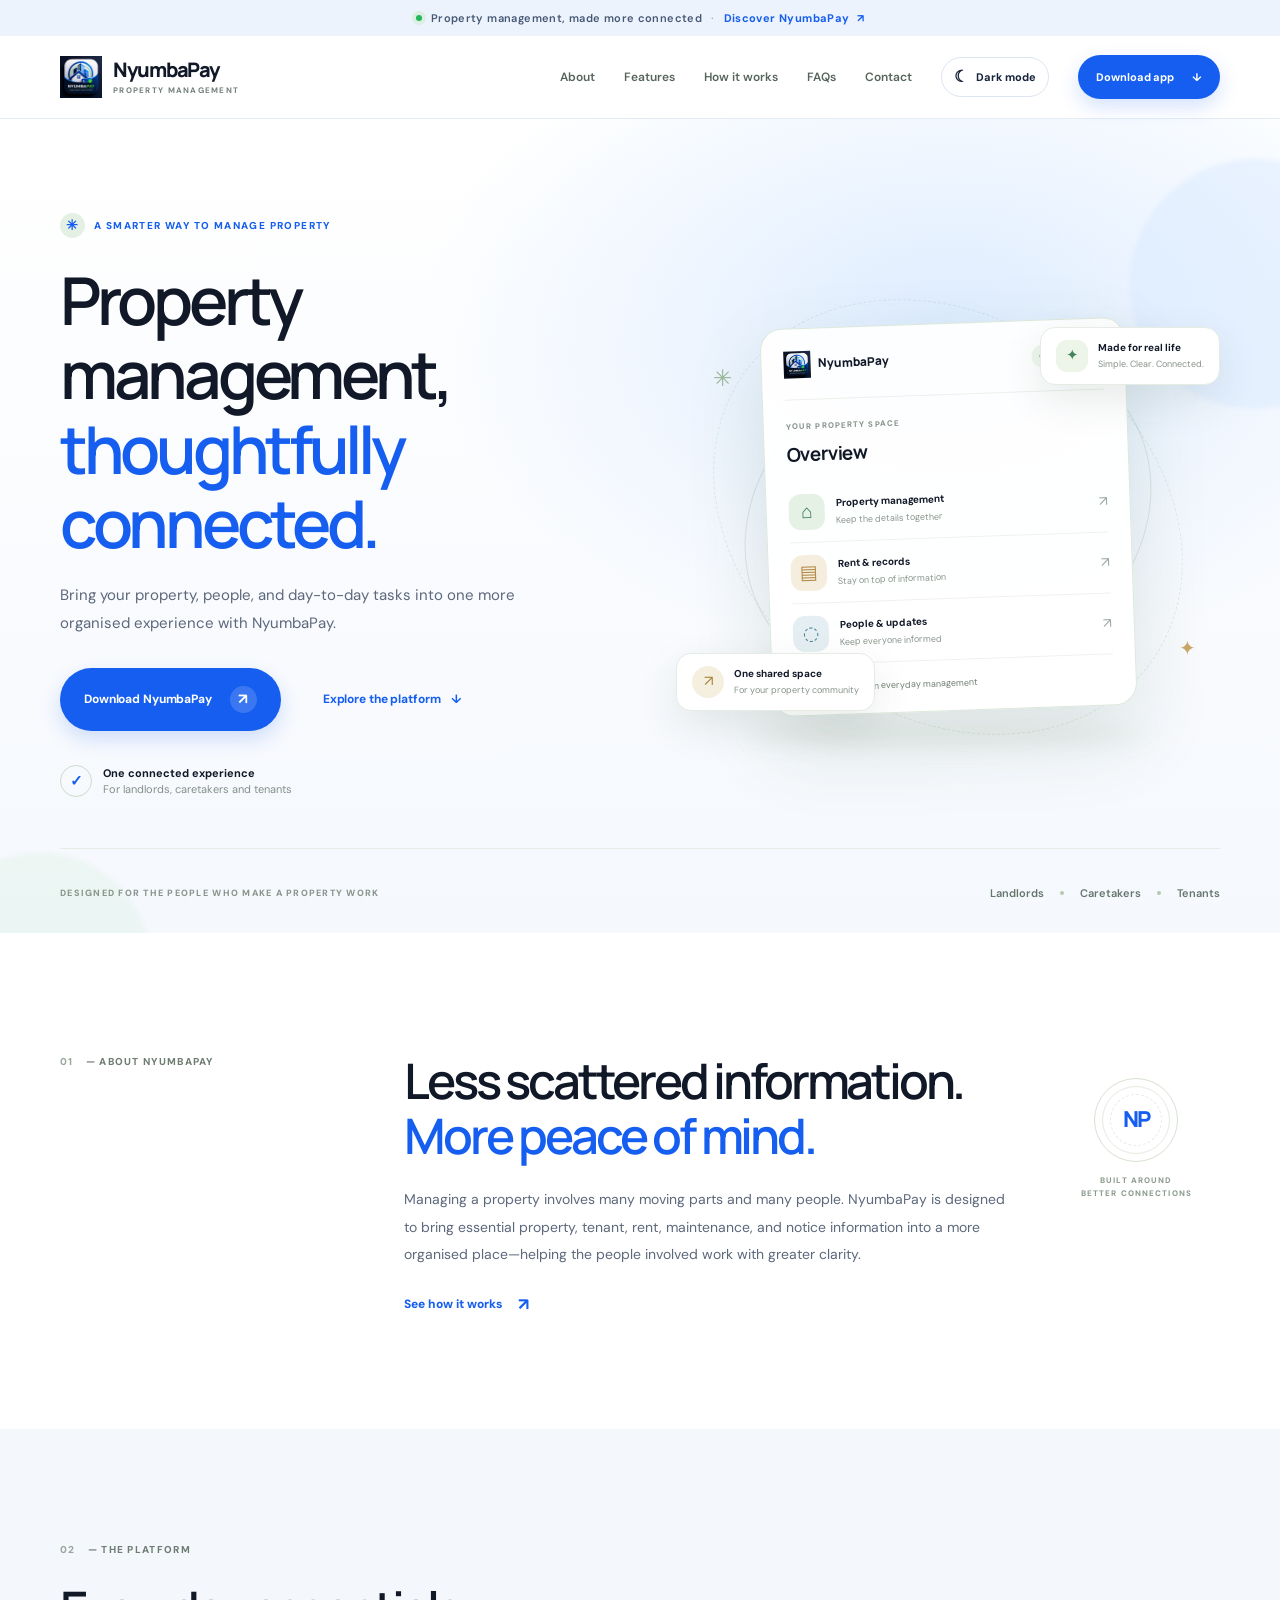
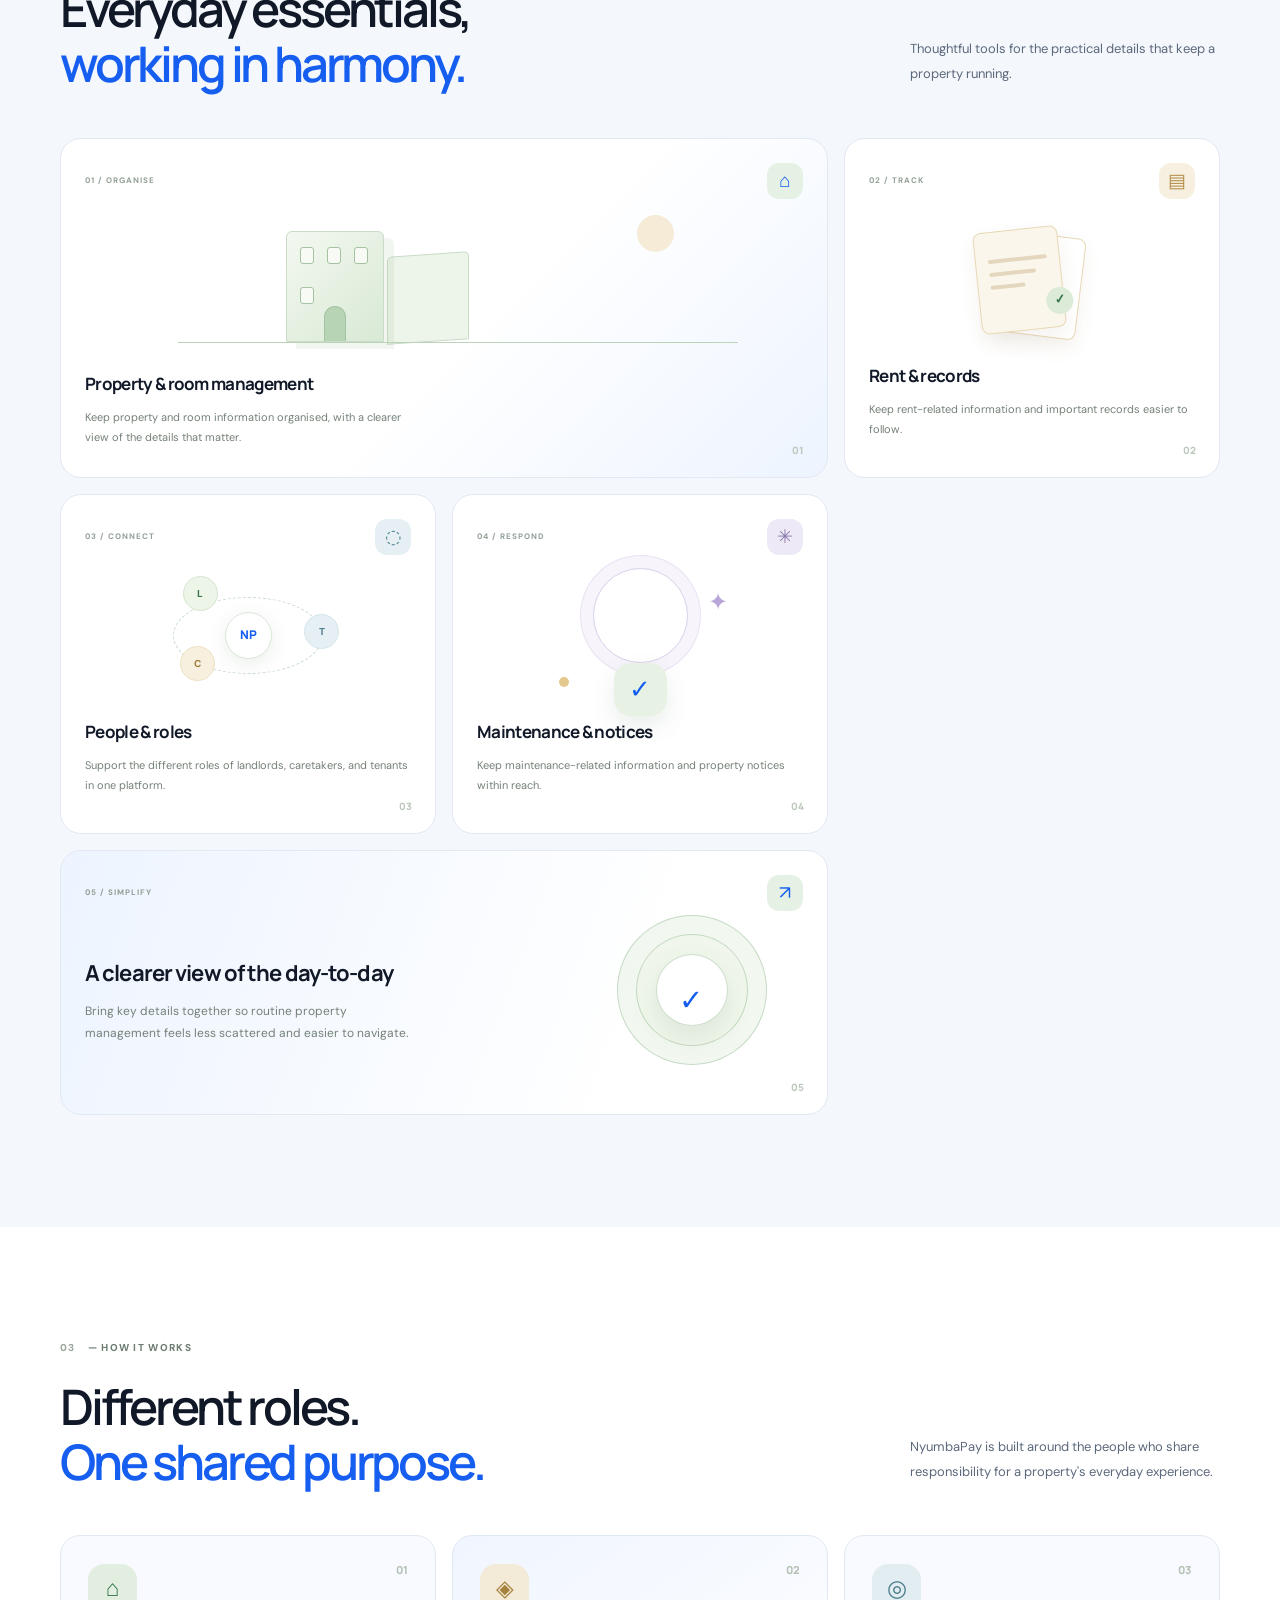
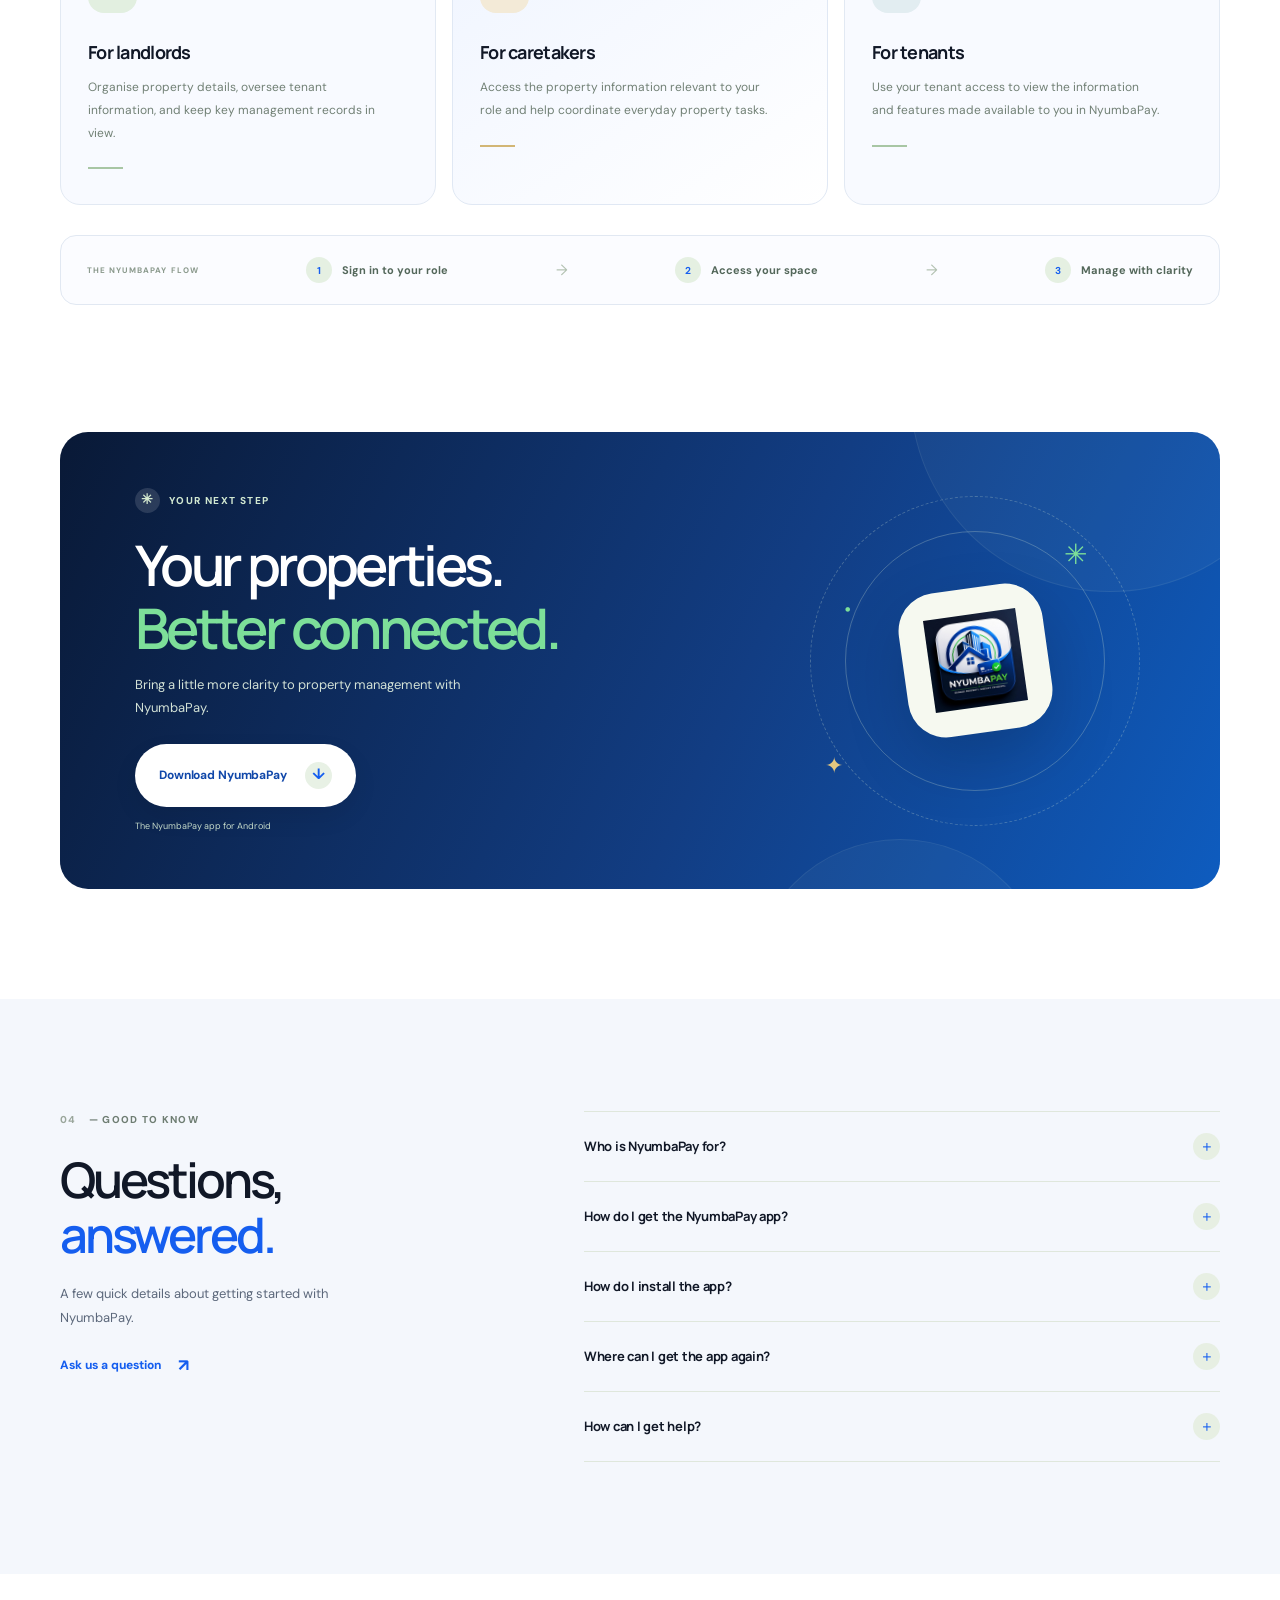
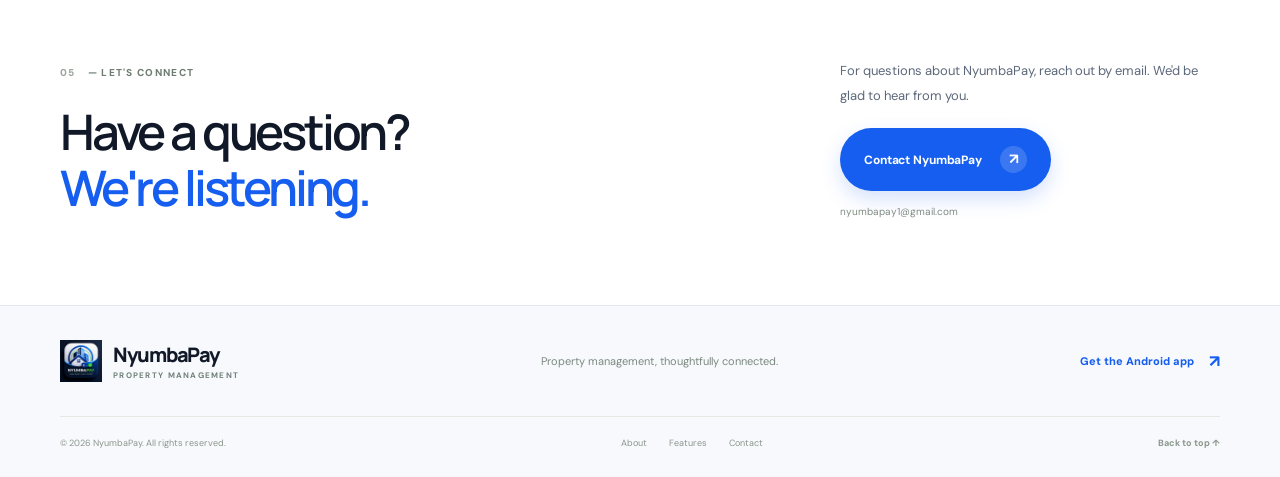
==== commit 4c7c4933: "Add files via upload" ====
--- a/index.html
+++ b/index.html
@@ -3,7 +3,7 @@
 <head>
   <meta charset="utf-8">
   <meta name="viewport" content="width=device-width, initial-scale=1">
-  <meta name="theme-color" content="#f8faf6" id="theme-color-meta">
+  <meta name="theme-color" content="#ffffff" id="theme-color-meta">
   <script>try{const t=localStorage.getItem("nyumbapay-theme");if(t==="dark"||t==="light"){document.documentElement.dataset.theme=t}else if(window.matchMedia("(prefers-color-scheme: dark)").matches){document.documentElement.dataset.theme="dark"}}catch(e){}</script>
   <meta name="description" content="NyumbaPay helps landlords, caretakers, and tenants keep property management organised and connected.">
   <title>NyumbaPay — Property management, thoughtfully connected</title>
@@ -175,7 +175,7 @@
       <div class="container">
         <div class="download-panel reveal">
           <div class="download-decoration decoration-one"></div><div class="download-decoration decoration-two"></div>
-          <div class="download-copy"><div class="eyebrow eyebrow-light"><span class="eyebrow-icon">✳</span> YOUR NEXT STEP</div><h2>Your properties.<br><span>Better connected.</span></h2><p>Bring a little more clarity to property management with NyumbaPay.</p><a class="button button-light button-large" href="https://github.com/Eugen512/NyumbaPay-Downloads/releases/latest/download/NyumbaPay.apk">Download NyumbaPay <span class="button-arrow" aria-hidden="true">↓</span></a><small class="download-note">Android app · Latest published version</small></div>
+          <div class="download-copy"><div class="eyebrow eyebrow-light"><span class="eyebrow-icon">✳</span> YOUR NEXT STEP</div><h2>Your properties.<br><span>Better connected.</span></h2><p>Bring a little more clarity to property management with NyumbaPay.</p><a class="button button-light button-large" href="https://github.com/Eugen512/NyumbaPay-Downloads/releases/latest/download/NyumbaPay.apk">Download NyumbaPay <span class="button-arrow" aria-hidden="true">↓</span></a><small class="download-note">The NyumbaPay app for Android</small></div>
           <div class="download-mark" aria-hidden="true"><div class="download-mark-ring ring-a"></div><div class="download-mark-ring ring-b"></div><div class="download-mark-core"><img src="nyumbapay-app-icon.png" alt="NyumbaPay app icon"></div><span class="download-star star-a">✳</span><span class="download-star star-b">✦</span><span class="download-star star-c">·</span></div>
         </div>
       </div>
@@ -186,9 +186,9 @@
         <div class="faq-intro reveal"><div class="section-kicker">04 <span>— GOOD TO KNOW</span></div><h2>Questions,<br><span>answered.</span></h2><p>A few quick details about getting started with NyumbaPay.</p><a class="text-link" href="mailto:nyumbapay1@gmail.com">Ask us a question <span>↗</span></a></div>
         <div class="faq-list reveal">
           <details><summary>Who is NyumbaPay for?<span class="faq-plus">+</span></summary><p>NyumbaPay is designed for landlords, caretakers, and tenants, with access and features based on each user's role.</p></details>
-          <details><summary>How do I get the Android app?<span class="faq-plus">+</span></summary><p>Use any Download NyumbaPay button on this website to download the latest published Android APK.</p></details>
-          <details><summary>How do I install the APK?<span class="faq-plus">+</span></summary><p>After downloading, open the APK on your Android device and follow the installation prompts. Android may ask you to allow installation from the app or browser you used to download it. Only install apps you trust.</p></details>
-          <details><summary>Will the website link change when the app is updated?<span class="faq-plus">+</span></summary><p>The download button uses the latest-release link. When a newer APK is published as a GitHub release with the filename NyumbaPay.apk, the same website button can direct visitors to that latest release.</p></details>
+          <details><summary>How do I get the NyumbaPay app?<span class="faq-plus">+</span></summary><p>Select any Download NyumbaPay button on this website to get the app for your Android phone.</p></details>
+          <details><summary>How do I install the app?<span class="faq-plus">+</span></summary><p>When the download finishes, open the downloaded file on your Android phone and follow the on-screen instructions. Your phone may ask you to confirm that you want to install the app.</p></details>
+          <details><summary>Where can I get the app again?<span class="faq-plus">+</span></summary><p>Come back to this website and select Download NyumbaPay whenever you need to download the app again.</p></details>
           <details><summary>How can I get help?<span class="faq-plus">+</span></summary><p>Email the NyumbaPay team at nyumbapay1@gmail.com and include a short description of your question.</p></details>
         </div>
       </div>
--- a/styles.css
+++ b/styles.css
@@ -151,3 +151,181 @@
 :root[data-theme="dark"] .theme-toggle{border-color:#3b5142;color:#eaf3ec}
 :root[data-theme="dark"] .theme-toggle:hover{background:#22352a;border-color:#55765d}
 @media(max-width:760px){.theme-toggle{justify-content:flex-start;width:100%;height:auto;padding:12px 4px;border:0;border-radius:0;border-bottom:1px solid #edf0eb}.theme-toggle:hover{background:transparent}:root[data-theme="dark"] .theme-toggle{border-bottom-color:#293a30}}
+
+
+/* Final brand refinement: cool whites in light mode and midnight navy in dark mode. */
+:root:not([data-theme="dark"]){
+  color-scheme:light;
+  --paper:#f6f8fc;
+  --white:#ffffff;
+  --ink:#111827;
+  --muted:#5c687b;
+  --green:#155eef;
+  --green-dark:#1047a9;
+  --green-soft:#eaf1ff;
+  --sage:#e7efff;
+  --gold:#c8a75e;
+  --line:#dfe6f1;
+  --blue:#e5f1ff;
+  --lilac:#eeeaff;
+  --shadow:0 24px 70px rgba(18,42,86,.09);
+}
+:root[data-theme="dark"]{
+  color-scheme:dark;
+  --paper:#070b16;
+  --white:#111a2c;
+  --ink:#f3f6ff;
+  --muted:#adbad0;
+  --green:#5595ff;
+  --green-dark:#1246a2;
+  --green-soft:#1a2944;
+  --sage:#1b2a45;
+  --gold:#dfbf76;
+  --line:#283651;
+  --blue:#1c304b;
+  --lilac:#29233f;
+  --shadow:0 26px 70px rgba(0,0,0,.32);
+}
+:root:not([data-theme="dark"]) body{background:#fff;color:#111827}
+:root:not([data-theme="dark"]) .announcement{background:#edf3fc;color:#455875}
+:root:not([data-theme="dark"]) .announcement-dot{background:#24b75a;box-shadow:0 0 0 4px #dcefe3}
+:root:not([data-theme="dark"]) .site-header{background:rgba(255,255,255,.92);border-bottom-color:#e5ebf4}
+:root:not([data-theme="dark"]) .hero{background:radial-gradient(ellipse at 74% 25%,rgba(214,232,255,.78),transparent 39%),linear-gradient(180deg,#fff 0%,#f5f8fd 100%)}
+:root:not([data-theme="dark"]) .hero-glow-one{background:rgba(213,230,255,.42)}
+:root:not([data-theme="dark"]) .hero-glow-two{background:rgba(219,241,224,.35)}
+:root:not([data-theme="dark"]) .intro,:root:not([data-theme="dark"]) .roles-section,:root:not([data-theme="dark"]) .download-section,:root:not([data-theme="dark"]) .contact-section{background:#fff}
+:root:not([data-theme="dark"]) .features-section,:root:not([data-theme="dark"]) .faq-section{background:#f4f7fc}
+:root:not([data-theme="dark"]) .feature-card{border-color:#e2e9f3}
+:root:not([data-theme="dark"]) .feature-card-large{background:linear-gradient(135deg,#fff 54%,#edf4ff)}
+:root:not([data-theme="dark"]) .feature-card-wide{background:linear-gradient(110deg,#edf4ff,#fff 75%)}
+:root:not([data-theme="dark"]) .role-card{background:#f8faff;border-color:#e2e9f3}
+:root:not([data-theme="dark"]) .role-card-featured{background:linear-gradient(145deg,#f0f5ff,#fff);border-color:#e0e8f4}
+:root:not([data-theme="dark"]) .process-strip{background:#fbfcff;border-color:#e1e8f2}
+:root:not([data-theme="dark"]) .site-footer{background:#f7f9fd;border-top-color:#e1e8f2}
+:root:not([data-theme="dark"]) .download-panel{background:linear-gradient(115deg,#091936,#123d83 58%,#0e5cbf)}
+:root:not([data-theme="dark"]) .download-copy h2 span{color:#7ddf99}
+:root:not([data-theme="dark"]) .download-star{color:#7ddf99}
+:root:not([data-theme="dark"]) .download-star.star-b{color:#e4c77f}
+:root:not([data-theme="dark"]) .button-primary{background:#155eef;box-shadow:0 8px 20px rgba(21,94,239,.18)}
+:root:not([data-theme="dark"]) .button-primary:hover{background:#1047a9;box-shadow:0 12px 26px rgba(21,94,239,.23)}
+:root:not([data-theme="dark"]) .button-quiet{color:#155eef}
+:root:not([data-theme="dark"]) .button-quiet:hover{background:#edf3ff}
+:root:not([data-theme="dark"]) .theme-toggle{border-color:#dce5f1;color:#17243a}
+:root:not([data-theme="dark"]) .theme-toggle:hover{background:#edf3ff;border-color:#bdcfee}
+:root:not([data-theme="dark"]) .nav-links{background:rgba(255,255,255,.98)}
+:root:not([data-theme="dark"]) .nav-links>a:not(.button){border-bottom-color:#edf1f7}
+
+/* Midnight theme inspired by NyumbaPay's navy, blue and green app identity. */
+:root[data-theme="dark"] body{background:#070b16;color:#f3f6ff}
+:root[data-theme="dark"] .announcement{background:#101a2d;color:#b9c9e4}
+:root[data-theme="dark"] .announcement-dot{background:#35d46b;box-shadow:0 0 0 4px #1a2c2b}
+:root[data-theme="dark"] .site-header{background:rgba(7,11,22,.92);border-bottom-color:#1f2c44}
+:root[data-theme="dark"] .nav-links>a:not(.button){color:#cad5e7}
+:root[data-theme="dark"] .nav-links>a:not(.button):hover{color:#83b4ff}
+:root[data-theme="dark"] .hero{background:radial-gradient(ellipse at 73% 25%,rgba(19,74,150,.32),transparent 40%),linear-gradient(180deg,#080e1d 0%,#0a1325 100%)}
+:root[data-theme="dark"] .hero-glow-one{background:rgba(25,95,190,.14)}
+:root[data-theme="dark"] .hero-glow-two{background:rgba(27,142,72,.08)}
+:root[data-theme="dark"] .eyebrow{color:#80b2ff}
+:root[data-theme="dark"] .eyebrow-icon{background:#172947;color:#83b5ff}
+:root[data-theme="dark"] .hero-lede,:root[data-theme="dark"] .intro-content p,:root[data-theme="dark"] .heading-row>p,:root[data-theme="dark"] .faq-intro p,:root[data-theme="dark"] .contact-action p{color:#b2bfd4}
+:root[data-theme="dark"] .button-primary{background:#1768ed;color:#fff;box-shadow:0 8px 25px rgba(23,104,237,.22)}
+:root[data-theme="dark"] .button-primary:hover{background:#2a7bff;box-shadow:0 12px 28px rgba(23,104,237,.3)}
+:root[data-theme="dark"] .button-quiet{color:#8dbaff}
+:root[data-theme="dark"] .button-quiet:hover{background:#14213a}
+:root[data-theme="dark"] .proof-icon{border-color:#2d7850;color:#55dd82}
+:root[data-theme="dark"] .hero-proof p span{color:#a6b6cd}
+:root[data-theme="dark"] .dashboard-card{background:rgba(14,23,41,.97);border-color:#263b5b;box-shadow:0 30px 80px rgba(0,0,0,.42)}
+:root[data-theme="dark"] .dashboard-top{border-bottom-color:#273650}
+:root[data-theme="dark"] .live-pill{background:#153326;color:#8ce5a8}
+:root[data-theme="dark"] .dashboard-heading span{color:#90a4c1}
+:root[data-theme="dark"] .dashboard-feature{border-bottom-color:#25344d}
+:root[data-theme="dark"] .dashboard-feature small,:root[data-theme="dark"] .floating-note small{color:#a9b8cd}
+:root[data-theme="dark"] .green-symbol{background:#173528;color:#6cde91}
+:root[data-theme="dark"] .gold-symbol{background:#342d20;color:#e3c47d}
+:root[data-theme="dark"] .blue-symbol{background:#172d49;color:#8bc2ff}
+:root[data-theme="dark"] .dashboard-bottom{color:#b5c4d8}
+:root[data-theme="dark"] .bottom-check{background:#173528;color:#6cde91}
+:root[data-theme="dark"] .floating-note{background:#111d31;border-color:#263957;box-shadow:0 15px 40px rgba(0,0,0,.34)}
+:root[data-theme="dark"] .note-icon{background:#173528;color:#6cde91}
+:root[data-theme="dark"] .note-round{background:#342d20;color:#e3c47d}
+:root[data-theme="dark"] .art-orbit{border-color:rgba(88,147,239,.23)}
+:root[data-theme="dark"] .orbit-two{border-color:rgba(88,147,239,.16)}
+:root[data-theme="dark"] .art-base{background:rgba(25,82,164,.2)}
+:root[data-theme="dark"] .hero-bottom{border-top-color:#26354d}
+:root[data-theme="dark"] .hero-bottom>span,:root[data-theme="dark"] .role-tags{color:#a7b8d0}
+:root[data-theme="dark"] .intro,:root[data-theme="dark"] .roles-section,:root[data-theme="dark"] .download-section,:root[data-theme="dark"] .contact-section{background:#0b1221}
+:root[data-theme="dark"] .section-kicker{color:#91a5c1}
+:root[data-theme="dark"] .section-kicker span{color:#bdc9dc}
+:root[data-theme="dark"] .text-link{color:#80b2ff}
+:root[data-theme="dark"] .stamp-ring{border-color:#2d4261}
+:root[data-theme="dark"] .stamp-ring:before,:root[data-theme="dark"] .stamp-ring:after{border-color:#263751}
+:root[data-theme="dark"] .stamp-ring span{color:#86b8ff}
+:root[data-theme="dark"] .features-section,:root[data-theme="dark"] .faq-section{background:#070b16}
+:root[data-theme="dark"] .feature-card{background:#0f192b;border-color:#24334c}
+:root[data-theme="dark"] .feature-card-large{background:linear-gradient(135deg,#0f192b 48%,#12243f)}
+:root[data-theme="dark"] .feature-card-wide{background:linear-gradient(110deg,#132543,#0f192b 75%)}
+:root[data-theme="dark"] .card-index,:root[data-theme="dark"] .card-number{color:#8c9eb8}
+:root[data-theme="dark"] .card-icon{background:#17304f;color:#8dbaff}
+:root[data-theme="dark"] .gold-card-icon{background:#342d20;color:#e3c47d}
+:root[data-theme="dark"] .blue-card-icon{background:#172d49;color:#8bc2ff}
+:root[data-theme="dark"] .lilac-card-icon{background:#28243f;color:#c0b0ff}
+:root[data-theme="dark"] .feature-card p,:root[data-theme="dark"] .role-card p{color:#acbad0}
+:root[data-theme="dark"] .building{border-color:#2c67a1;background:#142c4b}
+:root[data-theme="dark"] .building-back{background:#102039}
+:root[data-theme="dark"] .building-front{background:linear-gradient(135deg,#163764,#10254a);box-shadow:10px 7px 0 rgba(0,0,0,.12)}
+:root[data-theme="dark"] .building-front i{border-color:#3e76b0;background:#193b69}
+:root[data-theme="dark"] .building-front b{border-color:#3e76b0;background:#23558e}
+:root[data-theme="dark"] .illustration-ground{background:#345e87}
+:root[data-theme="dark"] .illustration-orb{background:#413720}
+:root[data-theme="dark"] .record-sheet{background:#1c2634;border-color:#5f543a}
+:root[data-theme="dark"] .record-sheet span{background:#4d4b43}
+:root[data-theme="dark"] .record-sheet b{background:#173528;color:#6cde91}
+:root[data-theme="dark"] .sheet-back{background:#111d30}
+:root[data-theme="dark"] .connect-line{border-color:#35557d}
+:root[data-theme="dark"] .connect-node{background:#17304f;border-color:#2e5279;color:#8dbaff}
+:root[data-theme="dark"] .node-b{background:#342d20;color:#e3c47d;border-color:#665336}
+:root[data-theme="dark"] .node-c{background:#17304f;color:#8bc2ff;border-color:#335679}
+:root[data-theme="dark"] .connect-center{background:#111d31;border-color:#2c4261;color:#8dbaff}
+:root[data-theme="dark"] .maint-ring{border-color:#4a3d70;box-shadow:0 0 0 12px #15152a,0 0 0 13px #34294f}
+:root[data-theme="dark"] .maint-check{background:#173528;color:#6cde91}
+:root[data-theme="dark"] .maint-dot{background:#dfbf76}
+:root[data-theme="dark"] .wide-circle{border-color:rgba(92,153,246,.3)}
+:root[data-theme="dark"] .circle-one{background:rgba(27,68,126,.25)}
+:root[data-theme="dark"] .circle-two{background:rgba(28,51,85,.55)}
+:root[data-theme="dark"] .circle-three{background:#17243a}
+:root[data-theme="dark"] .wide-check{color:#8dbaff}
+:root[data-theme="dark"] .role-card{background:#101b2e;border-color:#263852}
+:root[data-theme="dark"] .role-card-featured{background:linear-gradient(145deg,#14243b,#1a2133);border-color:#34425a}
+:root[data-theme="dark"] .role-num{color:#8295b0}
+:root[data-theme="dark"] .role-symbol-green{background:#173528;color:#6cde91}
+:root[data-theme="dark"] .role-symbol-gold{background:#342d20;color:#e3c47d}
+:root[data-theme="dark"] .role-symbol-blue{background:#17304f;color:#8bc2ff}
+:root[data-theme="dark"] .role-line{background:#317e52}
+:root[data-theme="dark"] .role-card-featured .role-line{background:#c5a357}
+:root[data-theme="dark"] .process-strip{background:#0f192b;border-color:#263852}
+:root[data-theme="dark"] .process-label{color:#8ea2bd}
+:root[data-theme="dark"] .process-step{color:#c5d2e4}
+:root[data-theme="dark"] .process-step i{background:#17304f;color:#8dbaff}
+:root[data-theme="dark"] .process-connector{color:#8194ae}
+:root[data-theme="dark"] .download-panel{background:linear-gradient(115deg,#07132b,#103e86 58%,#0b5cc5)}
+:root[data-theme="dark"] .download-copy p{color:#c7d6ed}
+:root[data-theme="dark"] .button-light{background:#f4f7ff;color:#0e3f98}
+:root[data-theme="dark"] .button-light .button-arrow{background:#e5eeff;color:#155eef}
+:root[data-theme="dark"] .download-note{color:#c0d3ef}
+:root[data-theme="dark"] .download-mark-core{background:#f3f7ff}
+:root[data-theme="dark"] .download-decoration{background:rgba(93,151,246,.07);border-color:rgba(93,151,246,.12)}
+:root[data-theme="dark"] .faq-list details{border-bottom-color:#27364f}
+:root[data-theme="dark"] .faq-list details:first-child{border-top-color:#27364f}
+:root[data-theme="dark"] .faq-list details p{color:#b0bfd4}
+:root[data-theme="dark"] .faq-plus{background:#172947;color:#8dbaff}
+:root[data-theme="dark"] .contact-email{color:#a9bad1}
+:root[data-theme="dark"] .site-footer{background:#070b16;border-top-color:#25344c}
+:root[data-theme="dark"] .footer-main>p{color:#a8b8ce}
+:root[data-theme="dark"] .footer-bottom{border-top-color:#25344c;color:#94a6bf}
+:root[data-theme="dark"] .footer-download{color:#8dbaff}
+:root[data-theme="dark"] .menu-toggle span{background:#edf4ff}
+:root[data-theme="dark"] .nav-links{background:rgba(7,11,22,.98);border-bottom-color:#25344c}
+:root[data-theme="dark"] .nav-links>a:not(.button){border-bottom-color:#202e45}
+:root[data-theme="dark"] .theme-toggle{border-color:#34435c;color:#eaf2ff}
+:root[data-theme="dark"] .theme-toggle:hover{background:#15233d;border-color:#46658e}
+@media(max-width:760px){:root:not([data-theme="dark"]) .nav-links{background:rgba(255,255,255,.98)}:root:not([data-theme="dark"]) .theme-toggle{border-bottom-color:#edf1f7}:root[data-theme="dark"] .theme-toggle{border-bottom-color:#202e45}}
